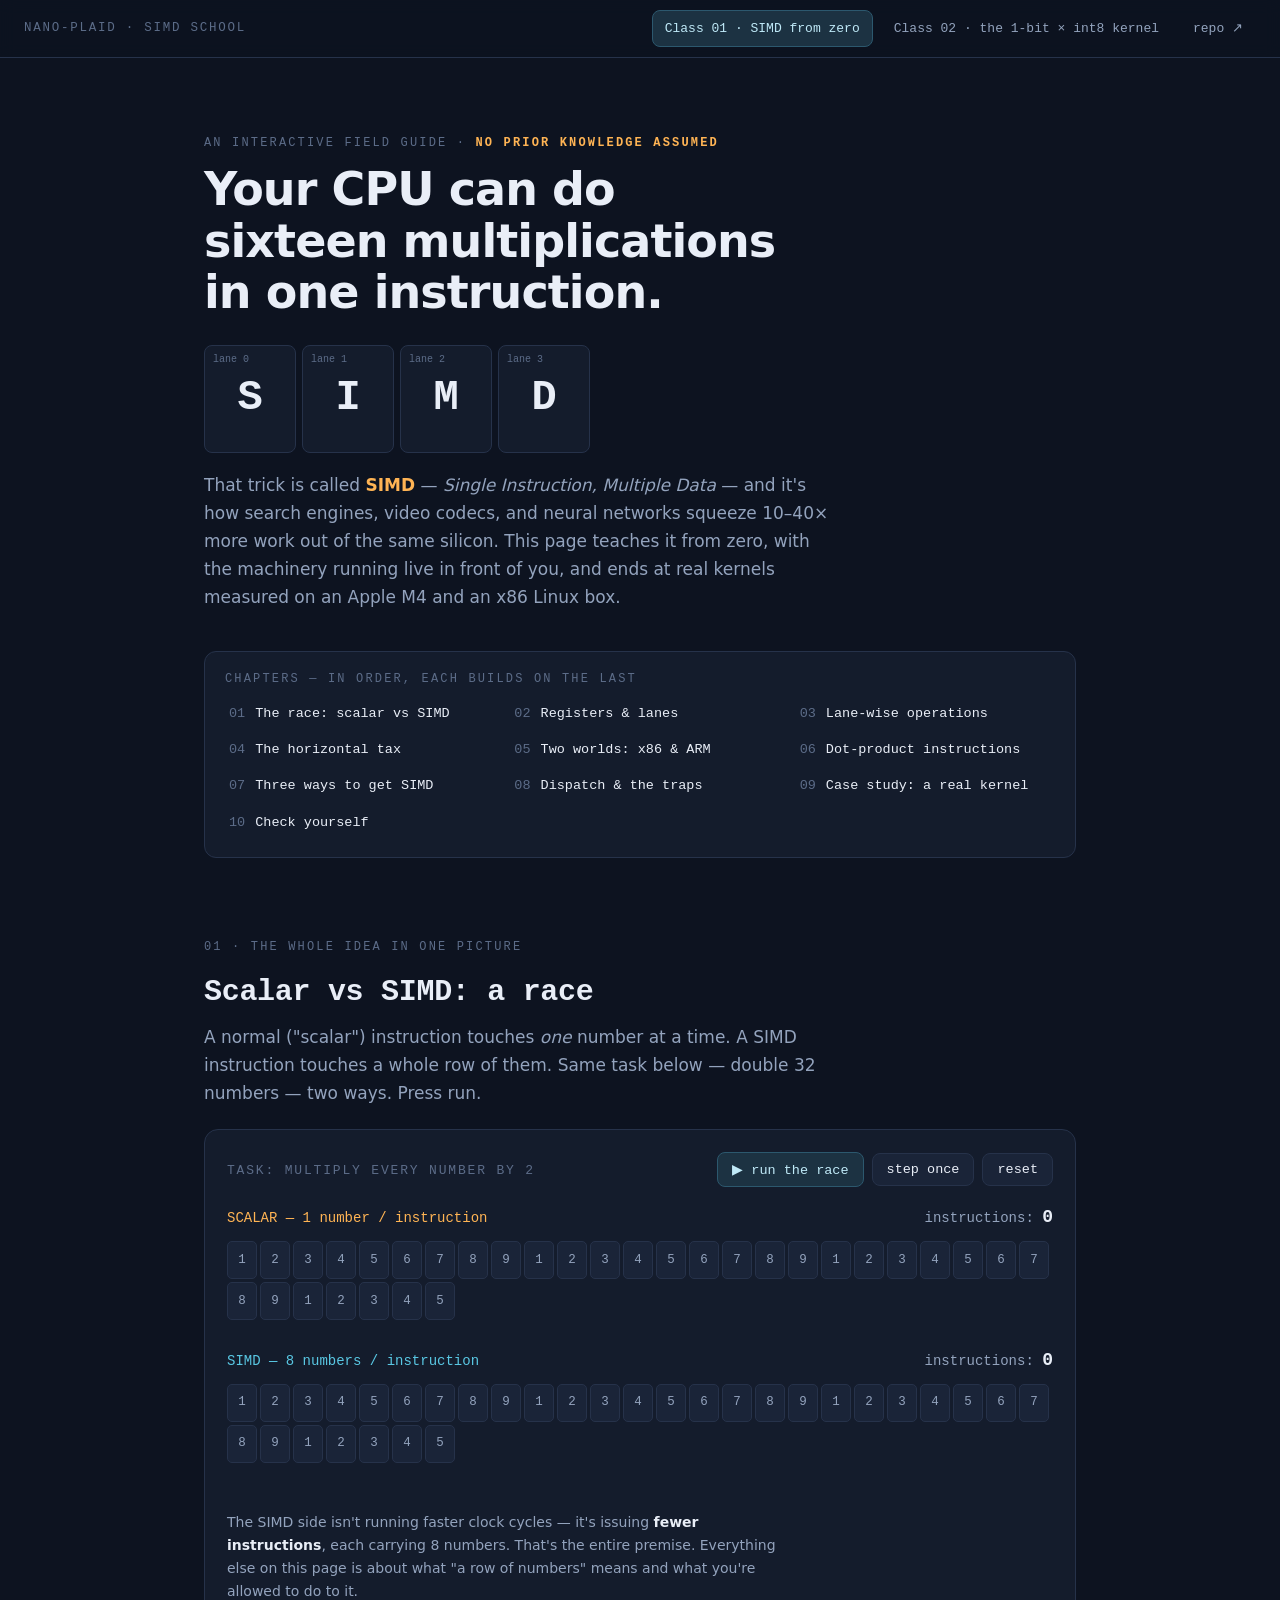
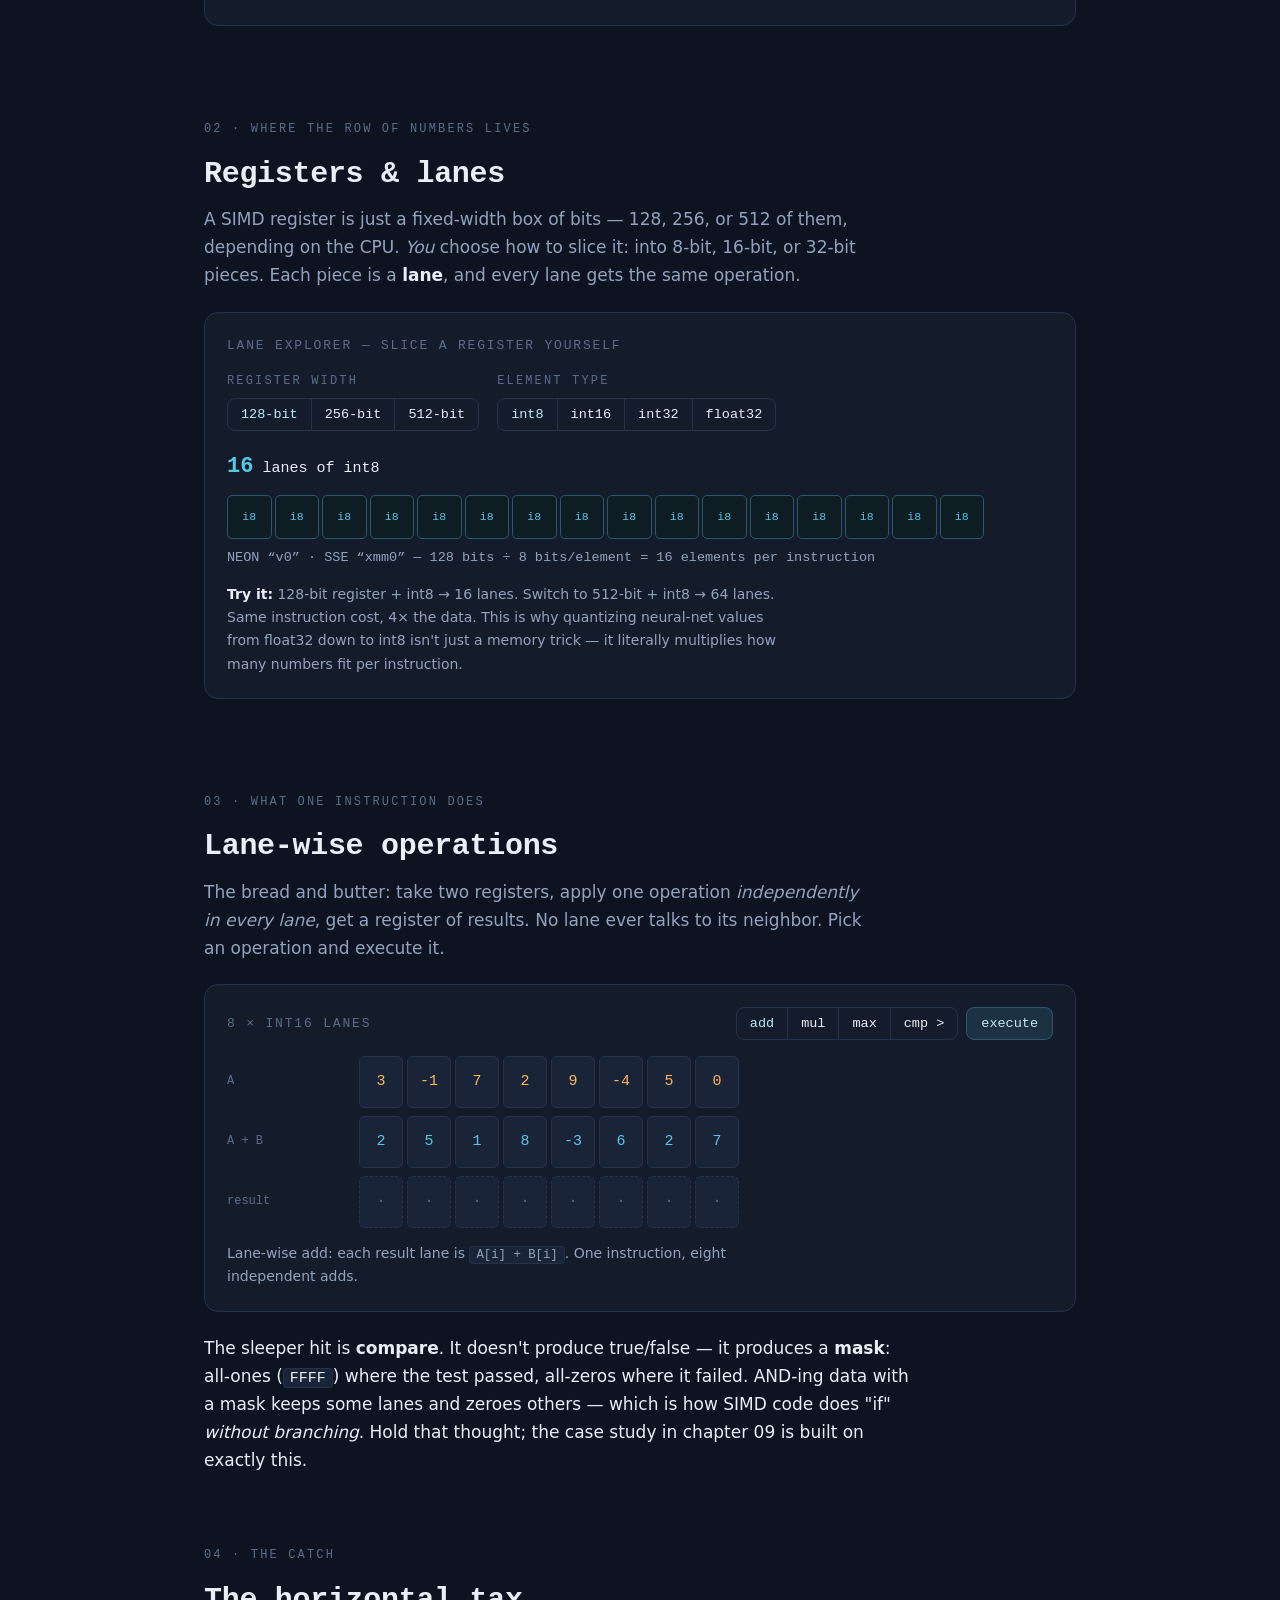
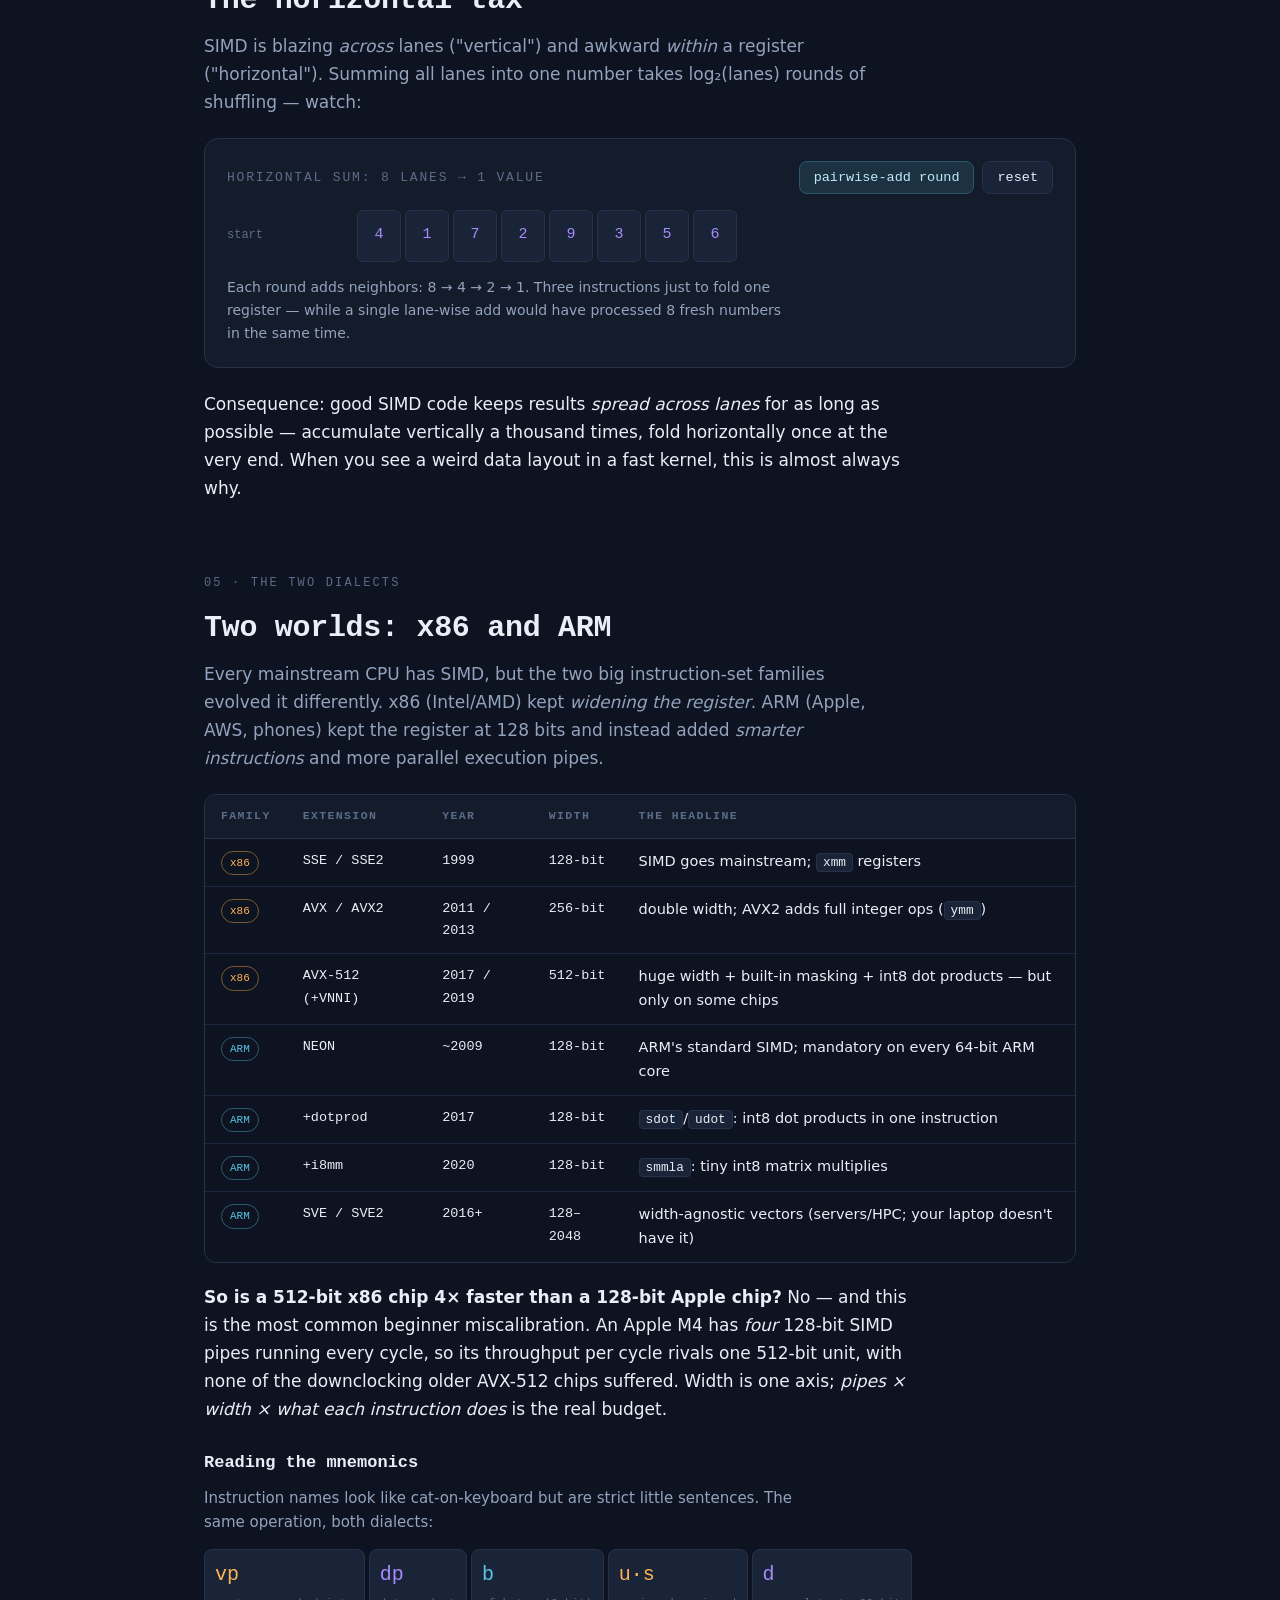
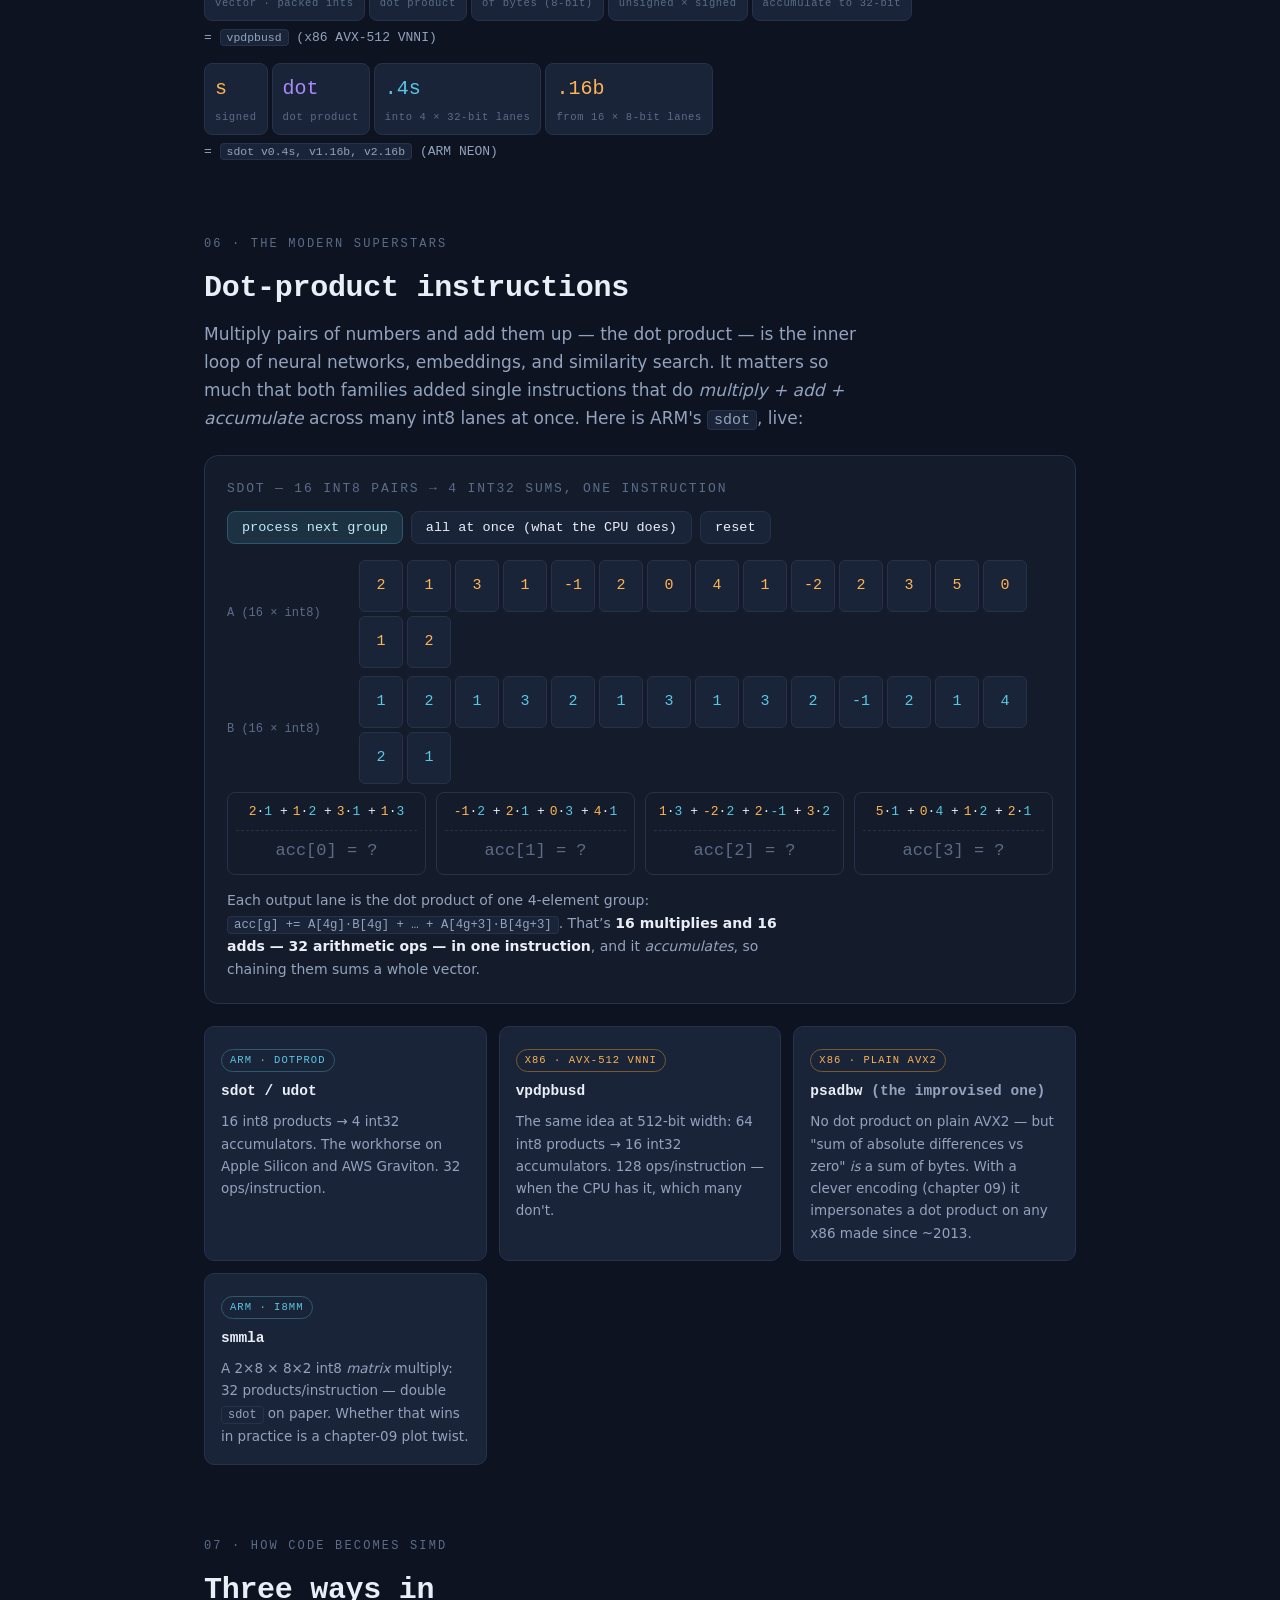
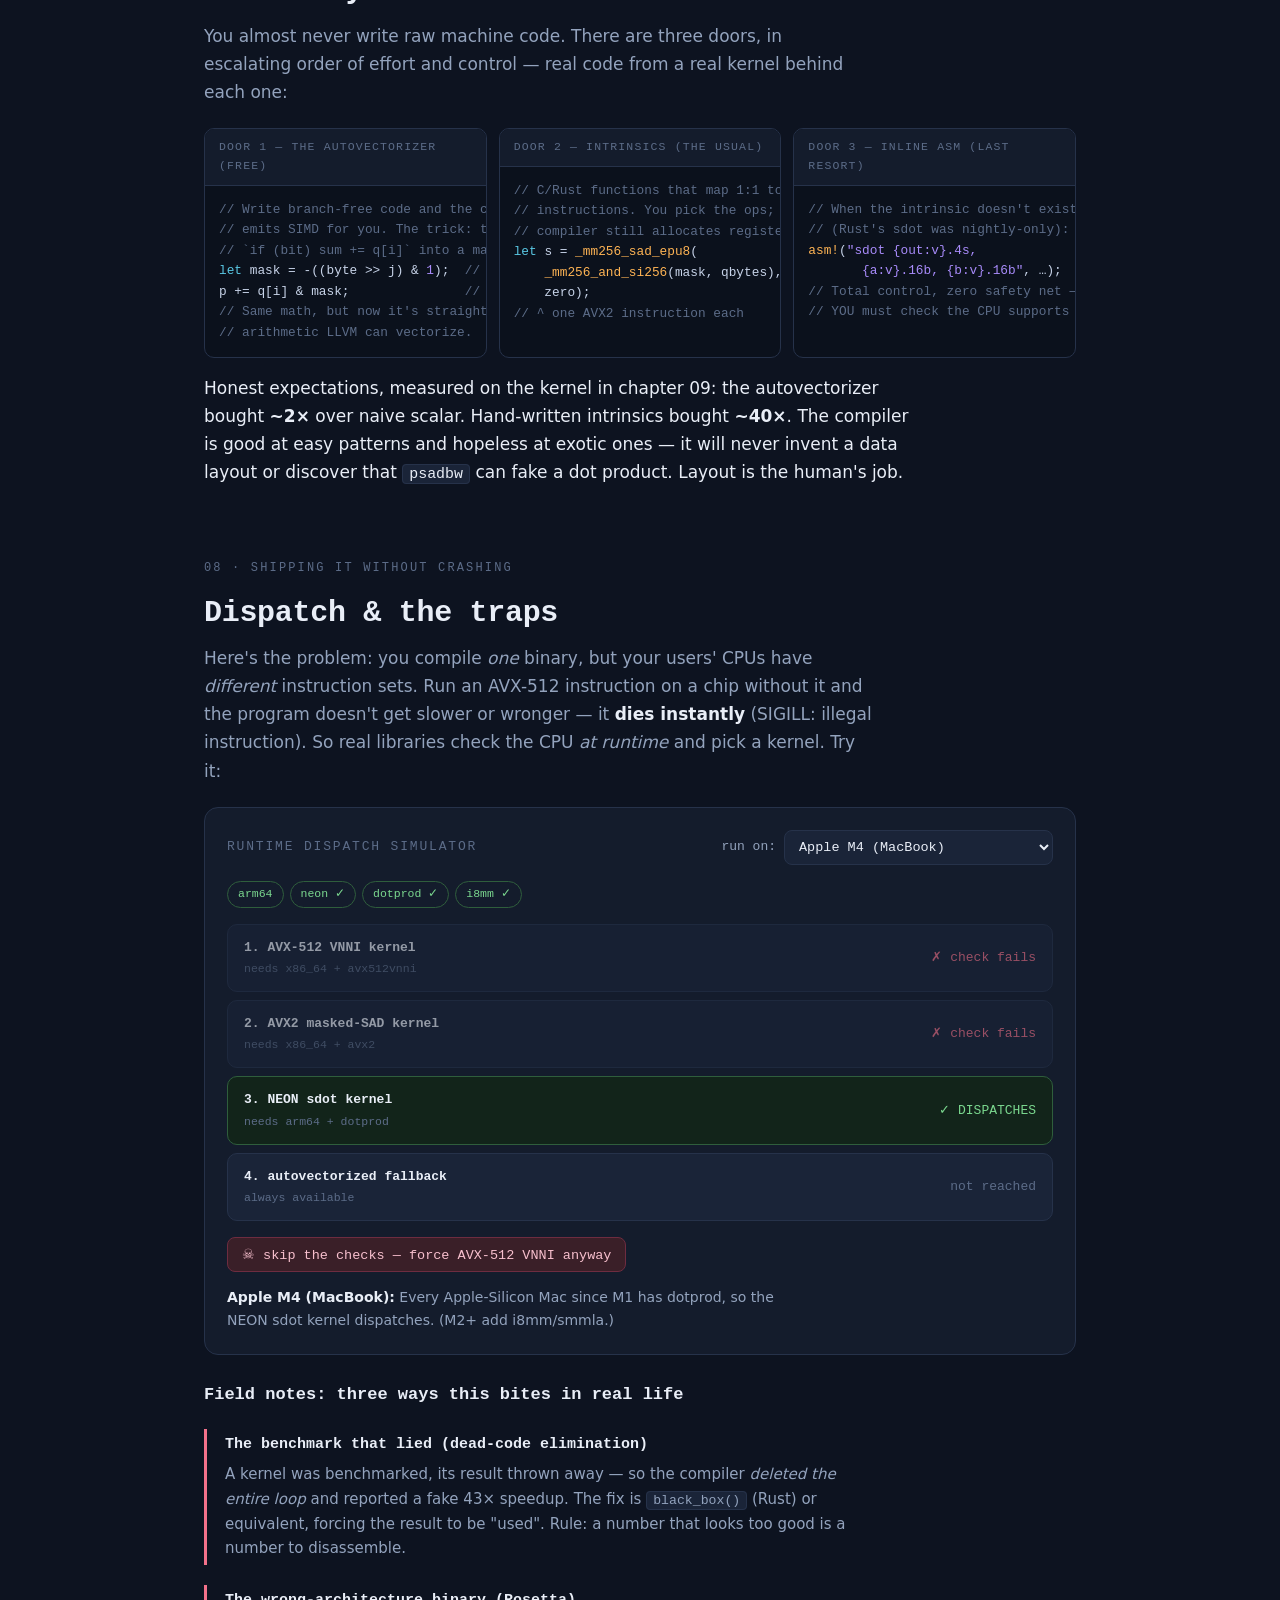
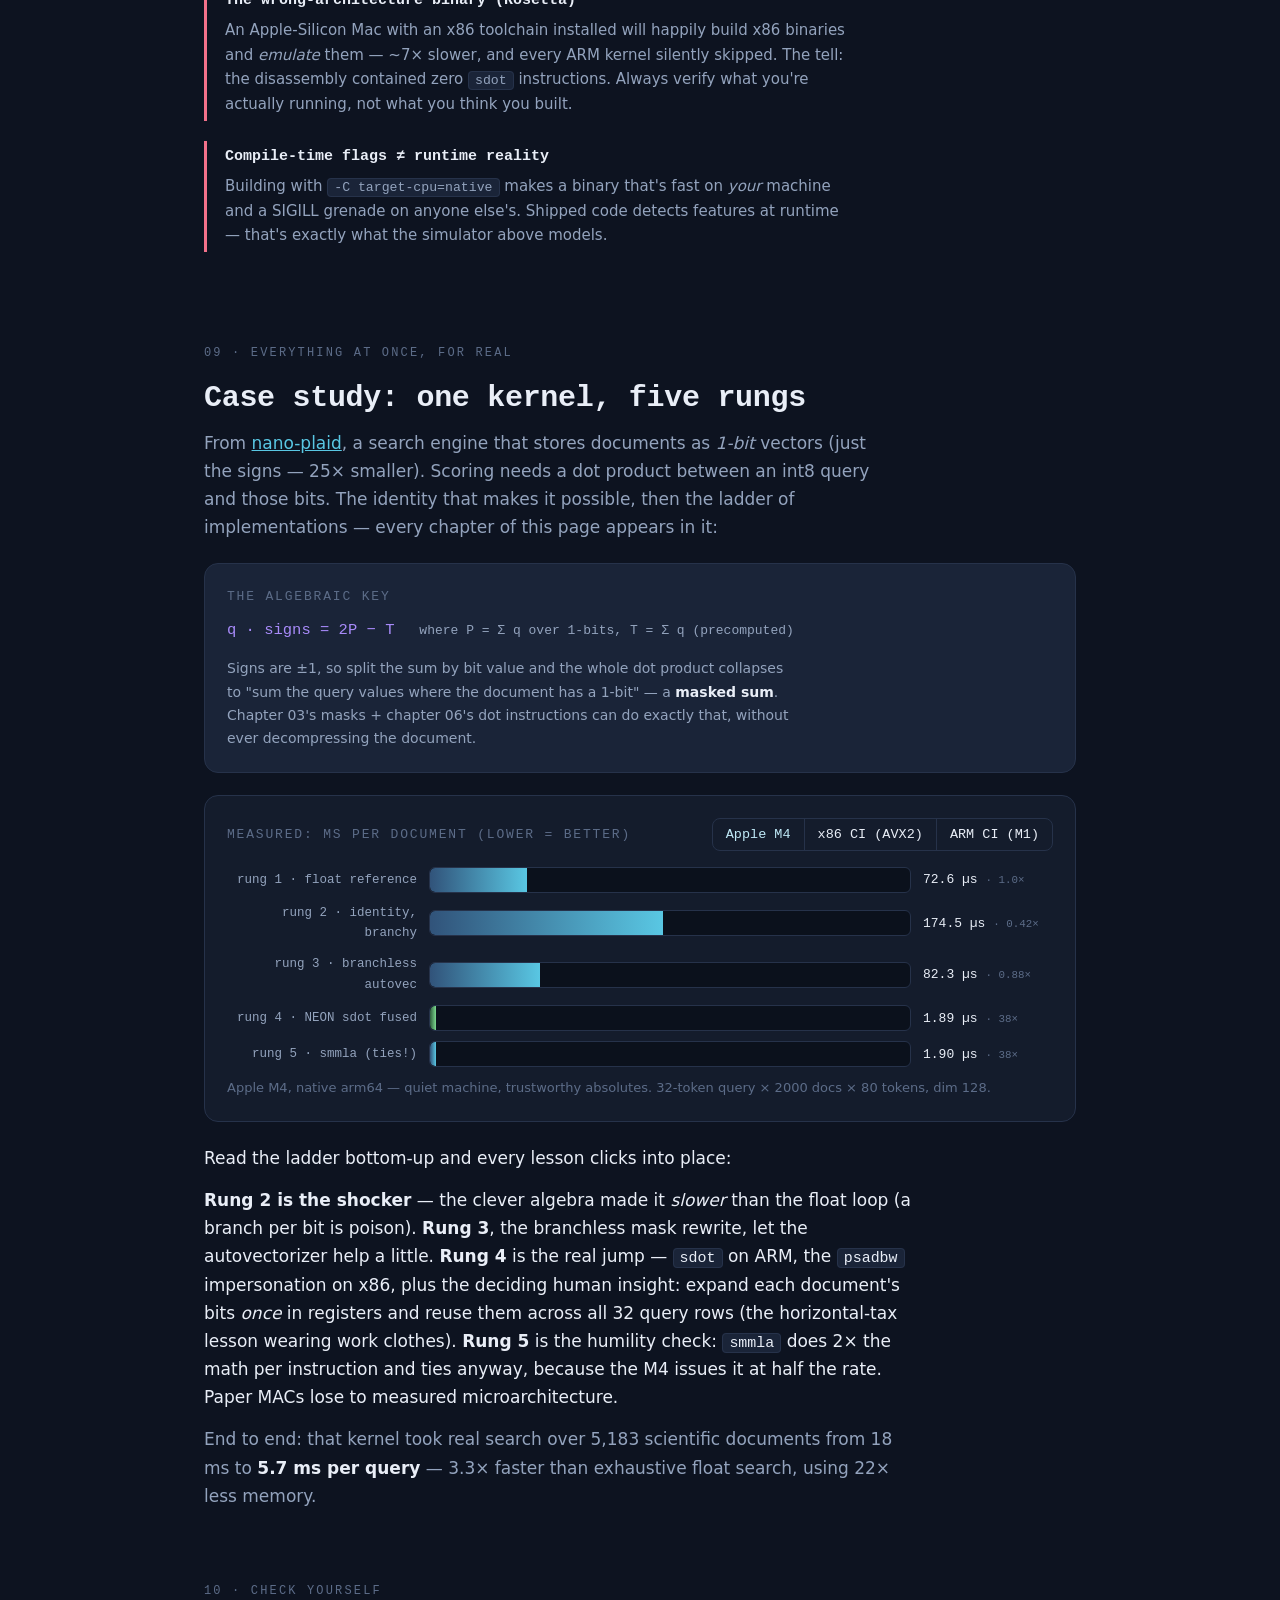
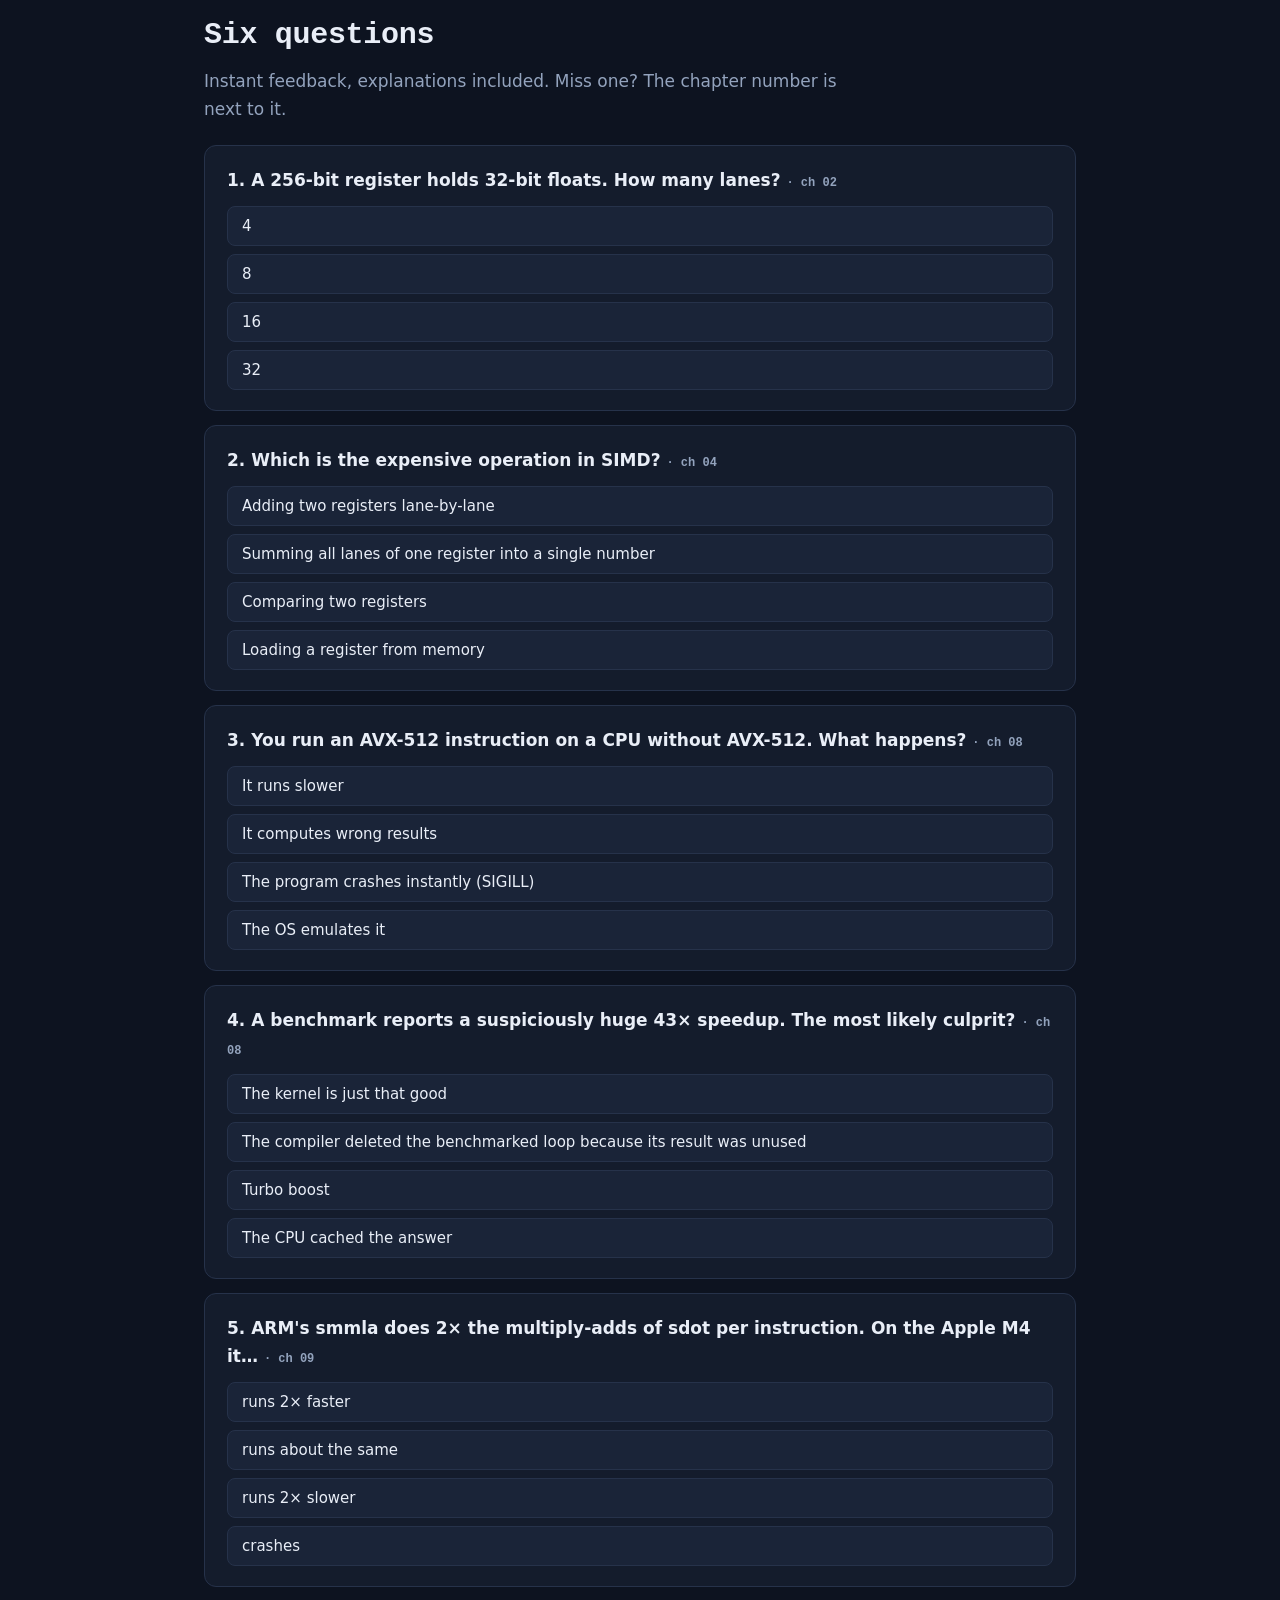
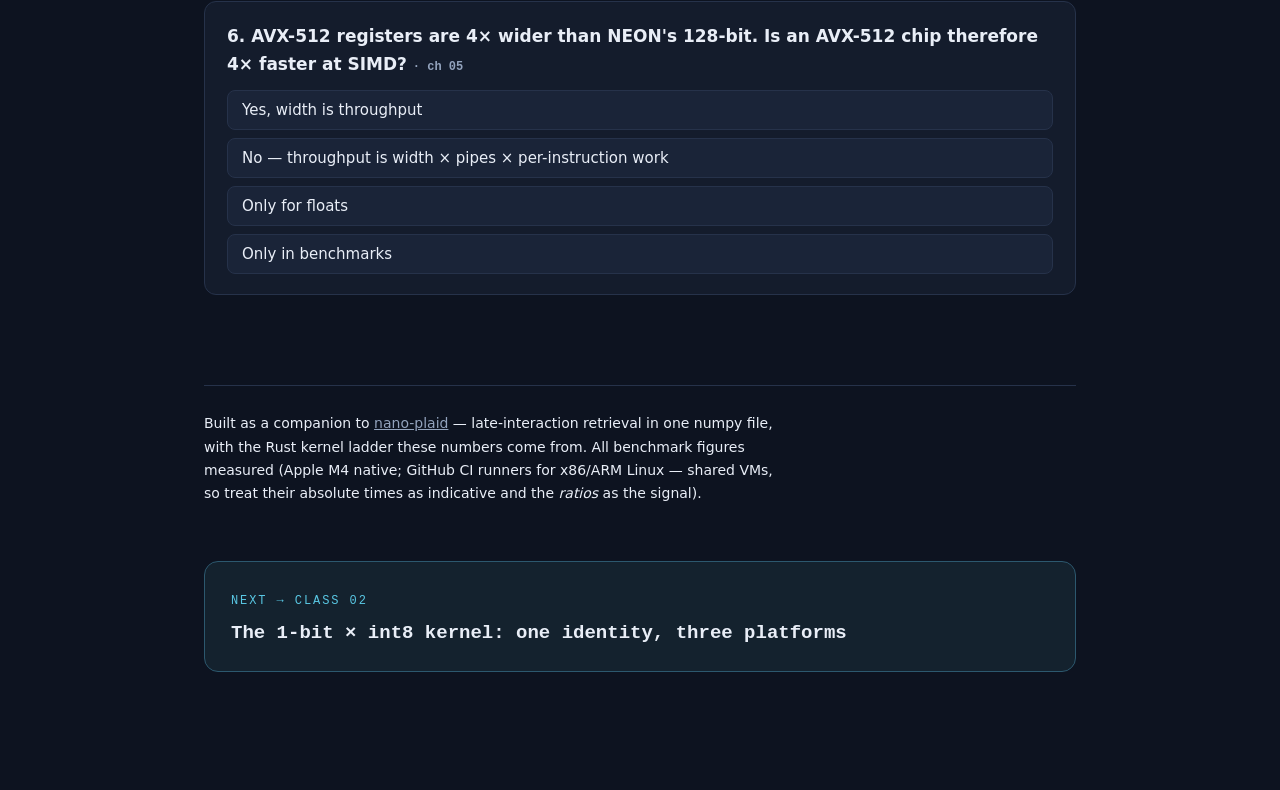
==== docs/index.html @ 54cbfb33 "docs: SIMD school — two-class interactive course site Class 01 (SIMD from zero): lanes, masks, dot i" ====
<!DOCTYPE html>
<html lang="en">
<head>
<meta charset="utf-8">
<meta name="viewport" content="width=device-width, initial-scale=1">
<title>Class 01 · SIMD from zero — nano-plaid SIMD school</title>
<link rel="stylesheet" href="course.css">
</head>
<body>
<div class="course-bar">
  <span class="brand">nano-plaid · SIMD school</span>
  <nav class="tabs" aria-label="Classes">
    <a href="./" class="tab active">Class 01 · SIMD from zero</a>
    <a href="class2.html" class="tab">Class 02 · the 1-bit × int8 kernel</a>
    <a href="https://github.com/joe32140/nano-plaid" class="tab">repo ↗</a>
  </nav>
</div>


<main>
<!-- ═══════════════ HERO ═══════════════ -->
<header>
  <span class="eyebrow">an interactive field guide · <b>no prior knowledge assumed</b></span>
  <h1>Your CPU can do sixteen multiplications in one instruction.</h1>
  <div class="hero-reg" id="heroReg" aria-hidden="true"></div>
  <p class="hero-sub">That trick is called <b>SIMD</b> — <em>Single Instruction, Multiple Data</em> —
  and it's how search engines, video codecs, and neural networks squeeze 10–40× more work out of
  the same silicon. This page teaches it from zero, with the machinery running live in front of you,
  and ends at real kernels measured on an Apple M4 and an x86 Linux box.</p>

  <nav class="toc" aria-label="Chapters">
    <span class="eyebrow">chapters — in order, each builds on the last</span>
    <ol>
      <li><a href="#c1"><span class="n">01</span> The race: scalar vs SIMD</a></li>
      <li><a href="#c2"><span class="n">02</span> Registers &amp; lanes</a></li>
      <li><a href="#c3"><span class="n">03</span> Lane-wise operations</a></li>
      <li><a href="#c4"><span class="n">04</span> The horizontal tax</a></li>
      <li><a href="#c5"><span class="n">05</span> Two worlds: x86 &amp; ARM</a></li>
      <li><a href="#c6"><span class="n">06</span> Dot-product instructions</a></li>
      <li><a href="#c7"><span class="n">07</span> Three ways to get SIMD</a></li>
      <li><a href="#c8"><span class="n">08</span> Dispatch &amp; the traps</a></li>
      <li><a href="#c9"><span class="n">09</span> Case study: a real kernel</a></li>
      <li><a href="#c10"><span class="n">10</span> Check yourself</a></li>
    </ol>
  </nav>
</header>

<!-- ═══════════════ 01 RACE ═══════════════ -->
<section id="c1">
  <span class="eyebrow">01 · the whole idea in one picture</span>
  <h2>Scalar vs SIMD: a race</h2>
  <p class="lede">A normal ("scalar") instruction touches <em>one</em> number at a time.
  A SIMD instruction touches a whole row of them. Same task below — double 32 numbers —
  two ways. Press run.</p>

  <div class="widget">
    <div class="widget-head">
      <span class="widget-title">task: multiply every number by 2</span>
      <div class="controls">
        <button class="primary" id="raceRun">▶ run the race</button>
        <button id="raceStep">step once</button>
        <button id="raceReset">reset</button>
      </div>
    </div>
    <div class="race-grid">
      <div class="race-side">
        <div class="head">
          <span class="who" style="color:var(--ch-a)">SCALAR — 1 number / instruction</span>
          <span class="steps">instructions: <b id="scalarCount">0</b></span>
        </div>
        <div class="race-cells" id="scalarCells"></div>
      </div>
      <div class="race-side">
        <div class="head">
          <span class="who" style="color:var(--ch-b)">SIMD — 8 numbers / instruction</span>
          <span class="steps">instructions: <b id="simdCount">0</b></span>
        </div>
        <div class="race-cells" id="simdCells"></div>
      </div>
    </div>
    <div class="winner" id="raceWinner" aria-live="polite"></div>
    <p class="note">The SIMD side isn't running faster clock cycles — it's issuing <b>fewer
    instructions</b>, each carrying 8 numbers. That's the entire premise. Everything else on
    this page is about what "a row of numbers" means and what you're allowed to do to it.</p>
  </div>
</section>

<!-- ═══════════════ 02 REGISTERS ═══════════════ -->
<section id="c2">
  <span class="eyebrow">02 · where the row of numbers lives</span>
  <h2>Registers &amp; lanes</h2>
  <p class="lede">A SIMD register is just a fixed-width box of bits — 128, 256, or 512 of them,
  depending on the CPU. <em>You</em> choose how to slice it: into 8-bit, 16-bit, or 32-bit
  pieces. Each piece is a <strong>lane</strong>, and every lane gets the same operation.</p>

  <div class="widget">
    <div class="widget-head">
      <span class="widget-title">lane explorer — slice a register yourself</span>
    </div>
    <div class="controls" style="gap:18px">
      <div>
        <div class="eyebrow" style="margin-bottom:6px">register width</div>
        <div class="seg" role="group" aria-label="register width" id="segWidth">
          <button data-w="128" aria-pressed="true">128-bit</button>
          <button data-w="256" aria-pressed="false">256-bit</button>
          <button data-w="512" aria-pressed="false">512-bit</button>
        </div>
      </div>
      <div>
        <div class="eyebrow" style="margin-bottom:6px">element type</div>
        <div class="seg" role="group" aria-label="element type" id="segType">
          <button data-b="8"  data-t="int8"  aria-pressed="true">int8</button>
          <button data-b="16" data-t="int16" aria-pressed="false">int16</button>
          <button data-b="32" data-t="int32" aria-pressed="false">int32</button>
          <button data-b="32" data-t="float32" aria-pressed="false">float32</button>
        </div>
      </div>
    </div>
    <div class="explorer-out">
      <div class="exp-summary" id="expSummary"></div>
      <div class="exp-strip" id="expStrip" aria-hidden="true"></div>
      <div class="exp-meta" id="expMeta"></div>
    </div>
    <p class="note"><b>Try it:</b> 128-bit register + int8 → 16 lanes. Switch to 512-bit + int8
    → 64 lanes. Same instruction cost, 4× the data. This is why quantizing neural-net values
    from float32 down to int8 isn't just a memory trick — it literally multiplies how many
    numbers fit per instruction.</p>
  </div>
</section>

<!-- ═══════════════ 03 LANE OPS ═══════════════ -->
<section id="c3">
  <span class="eyebrow">03 · what one instruction does</span>
  <h2>Lane-wise operations</h2>
  <p class="lede">The bread and butter: take two registers, apply one operation
  <em>independently in every lane</em>, get a register of results. No lane ever talks to its
  neighbor. Pick an operation and execute it.</p>

  <div class="widget">
    <div class="widget-head">
      <span class="widget-title">8 × int16 lanes</span>
      <div class="controls">
        <div class="seg" role="group" aria-label="operation" id="segOp">
          <button data-op="add" aria-pressed="true">add</button>
          <button data-op="mul" aria-pressed="false">mul</button>
          <button data-op="max" aria-pressed="false">max</button>
          <button data-op="cmpgt" aria-pressed="false">cmp &gt;</button>
        </div>
        <button class="primary" id="opRun">execute</button>
      </div>
    </div>
    <div class="strip-row"><span class="strip-label">A</span><div class="strip" id="opA"></div></div>
    <div class="strip-row"><span class="strip-label" id="opSym">A + B</span><div class="strip" id="opB"></div></div>
    <div class="strip-row"><span class="strip-label">result</span><div class="strip" id="opR"></div></div>
    <p class="note" id="opNote">Lane-wise add: each result lane is <code>A[i] + B[i]</code>. One
    instruction, eight independent adds.</p>
  </div>

  <p>The sleeper hit is <strong>compare</strong>. It doesn't produce true/false — it produces a
  <strong>mask</strong>: all-ones (<code>FFFF</code>) where the test passed, all-zeros where it
  failed. AND-ing data with a mask keeps some lanes and zeroes others — which is how SIMD code
  does "if" <em>without branching</em>. Hold that thought; the case study in chapter 09 is built
  on exactly this.</p>
</section>

<!-- ═══════════════ 04 HORIZONTAL ═══════════════ -->
<section id="c4">
  <span class="eyebrow">04 · the catch</span>
  <h2>The horizontal tax</h2>
  <p class="lede">SIMD is blazing <em>across</em> lanes ("vertical") and awkward <em>within</em> a
  register ("horizontal"). Summing all lanes into one number takes log₂(lanes) rounds of
  shuffling — watch:</p>

  <div class="widget">
    <div class="widget-head">
      <span class="widget-title">horizontal sum: 8 lanes → 1 value</span>
      <div class="controls">
        <button class="primary" id="treeStep">pairwise-add round</button>
        <button id="treeReset">reset</button>
      </div>
    </div>
    <div id="treeArea"></div>
    <p class="note" id="treeNote">Each round adds neighbors: 8 → 4 → 2 → 1. Three instructions
    just to fold one register — while a single lane-wise add would have processed 8 fresh numbers
    in the same time.</p>
  </div>

  <p>Consequence: good SIMD code keeps results <em>spread across lanes</em> for as long as
  possible — accumulate vertically a thousand times, fold horizontally once at the very end.
  When you see a weird data layout in a fast kernel, this is almost always why.</p>
</section>

<!-- ═══════════════ 05 PLATFORMS ═══════════════ -->
<section id="c5">
  <span class="eyebrow">05 · the two dialects</span>
  <h2>Two worlds: x86 and ARM</h2>
  <p class="lede">Every mainstream CPU has SIMD, but the two big instruction-set families evolved
  it differently. x86 (Intel/AMD) kept <em>widening the register</em>. ARM (Apple, AWS, phones)
  kept the register at 128 bits and instead added <em>smarter instructions</em> and more parallel
  execution pipes.</p>

  <div class="tbl-wrap">
    <table>
      <thead><tr><th>family</th><th>extension</th><th>year</th><th>width</th><th>the headline</th></tr></thead>
      <tbody>
        <tr class="x86"><td><span class="pill">x86</span></td><td class="mono">SSE / SSE2</td><td class="mono">1999</td><td class="mono">128-bit</td><td>SIMD goes mainstream; <code>xmm</code> registers</td></tr>
        <tr class="x86"><td><span class="pill">x86</span></td><td class="mono">AVX / AVX2</td><td class="mono">2011 / 2013</td><td class="mono">256-bit</td><td>double width; AVX2 adds full integer ops (<code>ymm</code>)</td></tr>
        <tr class="x86"><td><span class="pill">x86</span></td><td class="mono">AVX-512 (+VNNI)</td><td class="mono">2017 / 2019</td><td class="mono">512-bit</td><td>huge width + built-in masking + int8 dot products — but only on some chips</td></tr>
        <tr class="arm"><td><span class="pill">ARM</span></td><td class="mono">NEON</td><td class="mono">~2009</td><td class="mono">128-bit</td><td>ARM's standard SIMD; mandatory on every 64-bit ARM core</td></tr>
        <tr class="arm"><td><span class="pill">ARM</span></td><td class="mono">+dotprod</td><td class="mono">2017</td><td class="mono">128-bit</td><td><code>sdot</code>/<code>udot</code>: int8 dot products in one instruction</td></tr>
        <tr class="arm"><td><span class="pill">ARM</span></td><td class="mono">+i8mm</td><td class="mono">2020</td><td class="mono">128-bit</td><td><code>smmla</code>: tiny int8 matrix multiplies</td></tr>
        <tr class="arm"><td><span class="pill">ARM</span></td><td class="mono">SVE / SVE2</td><td class="mono">2016+</td><td class="mono">128–2048</td><td>width-agnostic vectors (servers/HPC; your laptop doesn't have it)</td></tr>
      </tbody>
    </table>
  </div>

  <p><strong>So is a 512-bit x86 chip 4× faster than a 128-bit Apple chip?</strong> No — and this
  is the most common beginner miscalibration. An Apple M4 has <em>four</em> 128-bit SIMD pipes
  running every cycle, so its throughput per cycle rivals one 512-bit unit, with none of the
  downclocking older AVX-512 chips suffered. Width is one axis; <em>pipes × width × what each
  instruction does</em> is the real budget.</p>

  <h3>Reading the mnemonics</h3>
  <p class="dim" style="font-size:15px">Instruction names look like cat-on-keyboard but are strict
  little sentences. The same operation, both dialects:</p>
  <div class="mnemo" aria-label="x86 mnemonic anatomy">
    <span class="mn-part pa">vp<small>vector · packed ints</small></span>
    <span class="mn-part pr">dp<small>dot product</small></span>
    <span class="mn-part pb">b<small>of bytes (8-bit)</small></span>
    <span class="mn-part pa">u·s<small>unsigned × signed</small></span>
    <span class="mn-part pr">d<small>accumulate to 32-bit</small></span>
  </div>
  <p class="dim mono" style="font-size:13px">= <code>vpdpbusd</code> (x86 AVX-512 VNNI)</p>
  <div class="mnemo" aria-label="ARM mnemonic anatomy">
    <span class="mn-part pa">s<small>signed</small></span>
    <span class="mn-part pr">dot<small>dot product</small></span>
    <span class="mn-part pb">.4s<small>into 4 × 32-bit lanes</small></span>
    <span class="mn-part pa">.16b<small>from 16 × 8-bit lanes</small></span>
  </div>
  <p class="dim mono" style="font-size:13px">= <code>sdot v0.4s, v1.16b, v2.16b</code> (ARM NEON)</p>
</section>

<!-- ═══════════════ 06 DOT PRODUCTS ═══════════════ -->
<section id="c6">
  <span class="eyebrow">06 · the modern superstars</span>
  <h2>Dot-product instructions</h2>
  <p class="lede">Multiply pairs of numbers and add them up — the dot product — is the inner loop
  of neural networks, embeddings, and similarity search. It matters so much that both families
  added single instructions that do <em>multiply + add + accumulate</em> across many int8 lanes at
  once. Here is ARM's <code>sdot</code>, live:</p>

  <div class="widget">
    <div class="widget-head">
      <span class="widget-title">sdot — 16 int8 pairs → 4 int32 sums, one instruction</span>
      <div class="controls">
        <button class="primary" id="sdotStep">process next group</button>
        <button id="sdotAll">all at once (what the CPU does)</button>
        <button id="sdotReset">reset</button>
      </div>
    </div>
    <div class="strip-row"><span class="strip-label">A (16 × int8)</span><div class="strip" id="sdotA"></div></div>
    <div class="strip-row"><span class="strip-label">B (16 × int8)</span><div class="strip" id="sdotB"></div></div>
    <div class="sdot-groups" id="sdotGroups"></div>
    <p class="note" id="sdotNote">Each output lane is the dot product of one 4-element group:
    <code>acc[g] += A[4g]·B[4g] + … + A[4g+3]·B[4g+3]</code>. That's <b>16 multiplies and 16 adds —
    32 arithmetic ops — in one instruction</b>, and it <em>accumulates</em>, so chaining them sums
    a whole vector.</p>
  </div>

  <div class="isa-cards">
    <div class="isa-card arm-c"><span class="tag">ARM · dotprod</span>
      <h4>sdot / udot</h4>
      <p>16 int8 products → 4 int32 accumulators. The workhorse on Apple Silicon and AWS
      Graviton. 32 ops/instruction.</p></div>
    <div class="isa-card x86-c"><span class="tag">x86 · AVX-512 VNNI</span>
      <h4>vpdpbusd</h4>
      <p>The same idea at 512-bit width: 64 int8 products → 16 int32 accumulators.
      128 ops/instruction — when the CPU has it, which many don't.</p></div>
    <div class="isa-card x86-c"><span class="tag">x86 · plain AVX2</span>
      <h4>psadbw <span class="dim">(the improvised one)</span></h4>
      <p>No dot product on plain AVX2 — but "sum of absolute differences vs zero" <em>is</em> a
      sum of bytes. With a clever encoding (chapter 09) it impersonates a dot product on any
      x86 made since ~2013.</p></div>
    <div class="isa-card arm-c"><span class="tag">ARM · i8mm</span>
      <h4>smmla</h4>
      <p>A 2×8 × 8×2 int8 <em>matrix</em> multiply: 32 products/instruction — double
      <code>sdot</code> on paper. Whether that wins in practice is a chapter-09 plot twist.</p></div>
  </div>
</section>

<!-- ═══════════════ 07 THREE DOORS ═══════════════ -->
<section id="c7">
  <span class="eyebrow">07 · how code becomes SIMD</span>
  <h2>Three ways in</h2>
  <p class="lede">You almost never write raw machine code. There are three doors, in escalating
  order of effort and control — real code from a real kernel behind each one:</p>

  <div class="code-cols">
    <div class="codebox">
      <div class="cap">door 1 — the autovectorizer (free)</div>
      <pre><span class="cm">// Write branch-free code and the compiler
// emits SIMD for you. The trick: turn
// `if (bit) sum += q[i]` into a mask:</span>
<span class="kw">let</span> mask = -((byte &gt;&gt; j) &amp; <span class="lit">1</span>);  <span class="cm">// 0 or -1</span>
p += q[i] &amp; mask;               <span class="cm">// no branch!</span>
<span class="cm">// Same math, but now it's straight-line
// arithmetic LLVM can vectorize.</span></pre>
    </div>
    <div class="codebox">
      <div class="cap">door 2 — intrinsics (the usual)</div>
      <pre><span class="cm">// C/Rust functions that map 1:1 to
// instructions. You pick the ops; the
// compiler still allocates registers.</span>
<span class="kw">let</span> s = <span class="fn">_mm256_sad_epu8</span>(
    <span class="fn">_mm256_and_si256</span>(mask, qbytes),
    zero);
<span class="cm">// ^ one AVX2 instruction each</span></pre>
    </div>
    <div class="codebox">
      <div class="cap">door 3 — inline asm (last resort)</div>
      <pre><span class="cm">// When the intrinsic doesn't exist yet
// (Rust's sdot was nightly-only):</span>
<span class="fn">asm!</span>(<span class="lit">"sdot {out:v}.4s,
       {a:v}.16b, {b:v}.16b"</span>, …);
<span class="cm">// Total control, zero safety net —
// YOU must check the CPU supports it.</span></pre>
    </div>
  </div>

  <p>Honest expectations, measured on the kernel in chapter 09: the autovectorizer bought
  <strong>~2×</strong> over naive scalar. Hand-written intrinsics bought <strong>~40×</strong>.
  The compiler is good at easy patterns and hopeless at exotic ones — it will never invent a
  data layout or discover that <code>psadbw</code> can fake a dot product. Layout is the human's job.</p>
</section>

<!-- ═══════════════ 08 DISPATCH & TRAPS ═══════════════ -->
<section id="c8">
  <span class="eyebrow">08 · shipping it without crashing</span>
  <h2>Dispatch &amp; the traps</h2>
  <p class="lede">Here's the problem: you compile <em>one</em> binary, but your users' CPUs have
  <em>different</em> instruction sets. Run an AVX-512 instruction on a chip without it and the
  program doesn't get slower or wronger — it <strong>dies instantly</strong> (SIGILL: illegal
  instruction). So real libraries check the CPU <em>at runtime</em> and pick a kernel. Try it:</p>

  <div class="widget">
    <div class="widget-head">
      <span class="widget-title">runtime dispatch simulator</span>
      <div class="controls">
        <label class="dim mono" style="font-size:13px" for="cpuSel">run on:</label>
        <select id="cpuSel"></select>
      </div>
    </div>
    <div class="feat-chips" id="cpuFeats"></div>
    <div class="disp-rows" id="dispRows"></div>
    <div class="controls" style="margin-top:16px">
      <button class="danger" id="forceBtn">☠ skip the checks — force AVX-512 VNNI anyway</button>
    </div>
    <div class="crash" id="crashBox" role="alert"></div>
    <p class="note" id="dispNote"></p>
  </div>

  <h3>Field notes: three ways this bites in real life</h3>
  <div class="trap"><h4>The benchmark that lied (dead-code elimination)</h4>
    <p>A kernel was benchmarked, its result thrown away — so the compiler <em>deleted the entire
    loop</em> and reported a fake 43× speedup. The fix is <code>black_box()</code> (Rust) or
    equivalent, forcing the result to be "used". Rule: a number that looks too good is a number
    to disassemble.</p></div>
  <div class="trap"><h4>The wrong-architecture binary (Rosetta)</h4>
    <p>An Apple-Silicon Mac with an x86 toolchain installed will happily build x86 binaries and
    <em>emulate</em> them — ~7× slower, and every ARM kernel silently skipped. The tell: the
    disassembly contained zero <code>sdot</code> instructions. Always verify what you're actually
    running, not what you think you built.</p></div>
  <div class="trap"><h4>Compile-time flags ≠ runtime reality</h4>
    <p>Building with <code>-C target-cpu=native</code> makes a binary that's fast on <em>your</em>
    machine and a SIGILL grenade on anyone else's. Shipped code detects features at runtime —
    that's exactly what the simulator above models.</p></div>
</section>

<!-- ═══════════════ 09 CASE STUDY ═══════════════ -->
<section id="c9">
  <span class="eyebrow">09 · everything at once, for real</span>
  <h2>Case study: one kernel, five rungs</h2>
  <p class="lede">From <a href="https://github.com/joe32140/nano-plaid">nano-plaid</a>, a search
  engine that stores documents as <em>1-bit</em> vectors (just the signs — 25× smaller). Scoring
  needs a dot product between an int8 query and those bits. The identity that makes it possible,
  then the ladder of implementations — every chapter of this page appears in it:</p>

  <div class="widget" style="background:var(--panel-2)">
    <div class="widget-title" style="margin-bottom:10px">the algebraic key</div>
    <p class="mono" style="font-size:15.5px;color:var(--ch-r)">q · signs&nbsp;=&nbsp;2P − T
      <span class="dim" style="font-size:13px">&nbsp;&nbsp;where P = Σ q over 1-bits, T = Σ q (precomputed)</span></p>
    <p class="note">Signs are ±1, so split the sum by bit value and the whole dot product
    collapses to "sum the query values where the document has a 1-bit" — a <b>masked sum</b>.
    Chapter 03's masks + chapter 06's dot instructions can do exactly that, without ever
    decompressing the document.</p>
  </div>

  <div class="widget">
    <div class="widget-head">
      <span class="widget-title">measured: µs per document (lower = better)</span>
      <div class="controls">
        <div class="seg" role="group" aria-label="machine" id="segBench">
          <button data-m="m4" aria-pressed="true">Apple M4</button>
          <button data-m="x86" aria-pressed="false">x86 CI (AVX2)</button>
          <button data-m="m1" aria-pressed="false">ARM CI (M1)</button>
        </div>
      </div>
    </div>
    <div class="bench" id="benchChart"></div>
    <div class="bench-note" id="benchNote"></div>
  </div>

  <p>Read the ladder bottom-up and every lesson clicks into place:</p>
  <p><strong>Rung 2 is the shocker</strong> — the clever algebra made it <em>slower</em> than the
  float loop (a branch per bit is poison). <strong>Rung 3</strong>, the branchless mask rewrite,
  let the autovectorizer help a little. <strong>Rung 4</strong> is the real jump — <code>sdot</code>
  on ARM, the <code>psadbw</code> impersonation on x86, plus the deciding human insight: expand
  each document's bits <em>once</em> in registers and reuse them across all 32 query rows (the
  horizontal-tax lesson wearing work clothes). <strong>Rung 5</strong> is the humility check:
  <code>smmla</code> does 2× the math per instruction and ties anyway, because the M4 issues it at
  half the rate. Paper MACs lose to measured microarchitecture.</p>
  <p class="dim">End to end: that kernel took real search over 5,183 scientific documents from
  18 ms to <strong>5.7 ms per query</strong> — 3.3× faster than exhaustive float search, using
  22× less memory.</p>
</section>

<!-- ═══════════════ 10 QUIZ ═══════════════ -->
<section id="c10">
  <span class="eyebrow">10 · check yourself</span>
  <h2>Six questions</h2>
  <p class="lede">Instant feedback, explanations included. Miss one? The chapter number is next
  to it.</p>
  <div id="quiz"></div>
  <div class="score" id="scoreLine"></div>
</section>

<footer>
  <p>Built as a companion to <a href="https://github.com/joe32140/nano-plaid">nano-plaid</a> —
  late-interaction retrieval in one numpy file, with the Rust kernel ladder these numbers come
  from. All benchmark figures measured (Apple M4 native; GitHub CI runners for x86/ARM Linux —
  shared VMs, so treat their absolute times as indicative and the <em>ratios</em> as the signal).</p>
</footer>
<a class="next-class" href="class2.html"><span class="k">next → class 02</span>
<span class="t">The 1-bit × int8 kernel: one identity, three platforms</span></a>
</main>

<script>
(function(){
"use strict";
const $=id=>document.getElementById(id);
const mk=(tag,cls,txt)=>{const e=document.createElement(tag);if(cls)e.className=cls;if(txt!=null)e.textContent=txt;return e;};
const reduced=matchMedia("(prefers-reduced-motion: reduce)").matches;

/* ── hero: SIMD letters light up as one "instruction" ─────────────── */
(function(){
  const reg=$("heroReg");
  "SIMD".split("").forEach((ch,i)=>{
    const c=mk("div","hero-cell");
    c.append(mk("span","idx","lane "+i));
    c.append(mk("span","big",ch));
    reg.append(c);
  });
  const cells=[...reg.children];
  let on=false;
  function pulse(){
    on=!on;
    cells.forEach(c=>c.classList.toggle("lit",on));
  }
  if(reduced){cells.forEach(c=>c.classList.add("lit"));}
  else{setTimeout(pulse,600);setInterval(pulse,2600);}
})();

/* ── 01 race ──────────────────────────────────────────────────────── */
(function(){
  const N=32,W=8,vals=Array.from({length:N},(_,i)=>(i%9)+1);
  let sPos=0,vPos=0,timer=null,done=false;
  function build(el,cl){el.innerHTML="";vals.forEach(v=>{const c=mk("div","rc",v);el.append(c);});}
  function reset(){
    clearInterval(timer);timer=null;sPos=0;vPos=0;done=false;
    build($("scalarCells"));build($("simdCells"));
    $("scalarCount").textContent="0";$("simdCount").textContent="0";
    $("raceWinner").textContent="";$("raceRun").disabled=false;$("raceStep").disabled=false;
  }
  function tick(){
    const sc=$("scalarCells").children,vc=$("simdCells").children;
    if(sPos<N){
      const c=sc[sPos];c.textContent=vals[sPos]*2;c.classList.add("done-a","flash");
      setTimeout(()=>c.classList.remove("flash"),200);
      sPos++;$("scalarCount").textContent=sPos;
    }
    if(vPos<N){
      for(let k=0;k<W&&vPos+k<N;k++){
        const c=vc[vPos+k];c.textContent=vals[vPos+k]*2;c.classList.add("done-b","flash");
        setTimeout(()=>c.classList.remove("flash"),200);
      }
      vPos+=W;$("simdCount").textContent=Math.ceil(vPos/W);
    }
    if(vPos>=N&&!done){
      done=true;
      $("raceWinner").textContent="→ SIMD finished in "+Math.ceil(N/W)+" instructions. Scalar needs "+N+". Same result, "+(N/Math.ceil(N/W))+"× fewer instructions.";
    }
    if(sPos>=N){clearInterval(timer);timer=null;$("raceRun").disabled=false;}
  }
  $("raceRun").addEventListener("click",()=>{
    if(timer)return; if(sPos>=N)reset();
    $("raceRun").disabled=true;
    timer=setInterval(tick,reduced?60:210);
  });
  $("raceStep").addEventListener("click",()=>{if(!timer)tick();});
  $("raceReset").addEventListener("click",reset);
  reset();
})();

/* ── 02 lane explorer ─────────────────────────────────────────────── */
(function(){
  let width=128,bits=8,tname="int8";
  const regName=w=>w===128?"NEON “v0” · SSE “xmm0”":w===256?"AVX2 “ymm0”":"AVX-512 “zmm0”";
  function render(){
    const lanes=width/bits;
    $("expSummary").innerHTML="<b>"+lanes+"</b> lanes of "+tname;
    const strip=$("expStrip");strip.innerHTML="";
    const px=Math.max(20,Math.min(84,760/lanes-3));
    for(let i=0;i<lanes;i++){
      const l=mk("div","exp-lane",lanes<=16?tname.replace("int","i").replace("float","f"):"");
      l.style.width=px+"px";strip.append(l);
    }
    $("expMeta").textContent=regName(width)+" — "+width+" bits ÷ "+bits+" bits/element = "+lanes+" elements per instruction";
  }
  function wire(segId,fn){
    const seg=$(segId);
    seg.addEventListener("click",e=>{
      const b=e.target.closest("button");if(!b)return;
      [...seg.children].forEach(x=>x.setAttribute("aria-pressed",x===b?"true":"false"));
      fn(b);render();
    });
  }
  wire("segWidth",b=>{width=+b.dataset.w;});
  wire("segType",b=>{bits=+b.dataset.b;tname=b.dataset.t;});
  render();
})();

/* ── 03 lane ops ──────────────────────────────────────────────────── */
(function(){
  const A=[3,-1,7,2,9,-4,5,0],B=[2,5,1,8,-3,6,2,7];
  const ops={
    add:{sym:"A + B",f:(a,b)=>a+b,note:'Lane-wise add: each result lane is <code>A[i] + B[i]</code>. One instruction, eight independent adds.'},
    mul:{sym:"A × B",f:(a,b)=>a*b,note:'Lane-wise multiply. On real hardware int multiplies widen (8-bit × 8-bit → 16-bit) so results don’t overflow — one reason lane sizes matter.'},
    max:{sym:"max(A,B)",f:(a,b)=>Math.max(a,b),note:'Per-lane max — this is how MaxSim search keeps a running "best score so far" for many candidates at once, no branches.'},
    cmpgt:{sym:"A > B ?",f:(a,b)=>a>b?"FFFF":"0000",note:'<b>Compare produces a mask</b>, not a boolean: all-ones where true, all-zeros where false. <code>data AND mask</code> keeps or kills each lane — branchless "if".'}
  };
  let op="add";
  function strip(el,arr,cls){el.innerHTML="";arr.forEach(v=>{el.append(mk("div","lane "+cls,v));});}
  function reset(){
    strip($("opA"),A,"a");strip($("opB"),B,"b");
    strip($("opR"),A.map(()=>"·"),"r ghost");
    $("opSym").textContent=ops[op].sym;
    $("opNote").innerHTML=ops[op].note;
  }
  $("segOp").addEventListener("click",e=>{
    const b=e.target.closest("button");if(!b)return;
    [...$("segOp").children].forEach(x=>x.setAttribute("aria-pressed",x===b?"true":"false"));
    op=b.dataset.op;reset();
  });
  $("opRun").addEventListener("click",()=>{
    reset();
    const rl=[...$("opR").children];
    rl.forEach((cell,i)=>{
      const delay=reduced?0:i*90;
      setTimeout(()=>{
        cell.classList.remove("ghost");cell.classList.add("hot");
        cell.textContent=ops[op].f(A[i],B[i]);
        setTimeout(()=>cell.classList.remove("hot"),400);
      },delay);
    });
  });
  reset();
})();

/* ── 04 reduction tree ────────────────────────────────────────────── */
(function(){
  const init=[4,1,7,2,9,3,5,6];
  let cur;
  function draw(){
    const area=$("treeArea");
    const row=mk("div","tree-round");
    row.append(mk("span","strip-label",cur.length===8?"start":cur.length+" lanes"));
    const s=mk("div","strip");
    cur.forEach(v=>s.append(mk("div","lane r"+(cur.length===1?" hot":""),v)));
    row.append(s);
    area.append(row);
  }
  function reset(){cur=init.slice();$("treeArea").innerHTML="";draw();
    $("treeStep").disabled=false;
    $("treeNote").textContent="Each round adds neighbors: 8 → 4 → 2 → 1. Three instructions just to fold one register — while a single lane-wise add would have processed 8 fresh numbers in the same time.";}
  $("treeStep").addEventListener("click",()=>{
    if(cur.length===1)return;
    const nx=[];for(let i=0;i<cur.length;i+=2)nx.push(cur[i]+cur[i+1]);
    cur=nx;draw();
    if(cur.length===1){$("treeStep").disabled=true;
      $("treeNote").textContent="Folded: 3 shuffle+add rounds for one register. Moral — accumulate vertically for as long as you can; pay this tax exactly once, at the end.";}
  });
  $("treeReset").addEventListener("click",reset);
  reset();
})();

/* ── 06 sdot demo ─────────────────────────────────────────────────── */
(function(){
  const A=[2,1,3,1,-1,2,0,4,1,-2,2,3,5,0,1,2];
  const B=[1,2,1,3, 2,1,3,1,3, 2,-1,2,1,4,2,1];
  let g=0;
  function strip(el,arr,cls){el.innerHTML="";arr.forEach((v,i)=>{
    const l=mk("div","lane "+cls,v);l.dataset.i=i;el.append(l);});}
  function buildGroups(){
    const box=$("sdotGroups");box.innerHTML="";
    for(let k=0;k<4;k++){
      const gd=mk("div","sdot-g");gd.id="sg"+k;
      const pair=mk("div","pair");
      for(let j=0;j<4;j++){
        const i=k*4+j;
        const sp=mk("span",null,"");
        sp.innerHTML='<span class="va">'+A[i]+'</span>·<span class="vb">'+B[i]+'</span>'+(j<3?" +":"");
        pair.append(sp);
      }
      gd.append(pair);
      gd.append(mk("div","sdot-acc","acc["+k+"] = ?"));
      box.append(gd);
    }
  }
  function fire(k,instant){
    const gd=$("sg"+k);gd.classList.add("hot");
    let sum=0;for(let j=0;j<4;j++)sum+=A[k*4+j]*B[k*4+j];
    [...$("sdotA").children].forEach((l,i)=>l.classList.toggle("hot",(i>>2)===k));
    [...$("sdotB").children].forEach((l,i)=>l.classList.toggle("hot",(i>>2)===k));
    const acc=gd.querySelector(".sdot-acc");
    acc.textContent="acc["+k+"] = "+sum;acc.classList.add("set");
    if(!instant)setTimeout(()=>gd.classList.remove("hot"),700);
  }
  function reset(){
    g=0;strip($("sdotA"),A,"a");strip($("sdotB"),B,"b");buildGroups();
    $("sdotNote").innerHTML='Each output lane is the dot product of one 4-element group: <code>acc[g] += A[4g]·B[4g] + … + A[4g+3]·B[4g+3]</code>. That’s <b>16 multiplies and 16 adds — 32 arithmetic ops — in one instruction</b>, and it <em>accumulates</em>, so chaining them sums a whole vector.';
  }
  $("sdotStep").addEventListener("click",()=>{
    if(g>3)return;fire(g,false);g++;
    if(g>3)$("sdotNote").innerHTML="All 4 accumulators filled. <b>The CPU does not step</b> — all four groups happen simultaneously, in ~1 cycle. You just watched one instruction in slow motion.";
  });
  $("sdotAll").addEventListener("click",()=>{reset();for(let k=0;k<4;k++)fire(k,true);g=4;
    $("sdotNote").innerHTML="<b>That's the real speed:</b> all 32 ops at once. The step button was the slow-motion replay.";});
  $("sdotReset").addEventListener("click",reset);
  reset();
})();

/* ── 08 dispatch simulator ────────────────────────────────────────── */
(function(){
  const CPUS=[
    {name:"Apple M4 (MacBook)",arch:"arm64",feats:["neon","dotprod","i8mm"],
     note:"Every Apple-Silicon Mac since M1 has dotprod, so the NEON sdot kernel dispatches. (M2+ add i8mm/smmla.)"},
    {name:"GitHub CI runner (x86 Xeon)",arch:"x86_64",feats:["sse2","avx","avx2"],
     note:"Typical cloud x86: AVX2 yes, AVX-512 no. The masked-SAD kernel is exactly for this tier — it's why it exists."},
    {name:"Intel Cascade Lake server",arch:"x86_64",feats:["sse2","avx","avx2","avx512vnni"],
     note:"Server silicon with VNNI: the 512-bit dot-product kernel wins here — 128 ops per instruction."},
    {name:"2010 laptop (Core 2 Duo)",arch:"x86_64",feats:["sse2"],
     note:"Pre-AVX. Every fused kernel is skipped; the branchless autovectorized fallback still runs correctly — just slower."},
    {name:"Raspberry Pi 3 (ARMv8.0)",arch:"arm64",feats:["neon"],
     note:"64-bit ARM but before the dotprod extension (2017). NEON exists, sdot doesn't — forcing it would SIGILL."},
    {name:"Rosetta 2 (x86 binary on M4)",arch:"x86_64 (translated)",feats:["sse2","sse4.2"],
     note:"The silent trap: a real M4 pretending to be an old x86. No AVX2 under emulation → fallback path, ~7× slower — on hardware that has a perfectly good sdot sitting unused."}
  ];
  const KERNELS=[
    {label:"AVX-512 VNNI kernel",req:"needs x86_64 + avx512vnni",test:c=>c.arch.startsWith("x86")&&c.feats.includes("avx512vnni")},
    {label:"AVX2 masked-SAD kernel",req:"needs x86_64 + avx2",test:c=>c.arch.startsWith("x86")&&c.feats.includes("avx2")},
    {label:"NEON sdot kernel",req:"needs arm64 + dotprod",test:c=>c.arch==="arm64"&&c.feats.includes("dotprod")},
    {label:"autovectorized fallback",req:"always available",test:()=>true}
  ];
  const ALLFEATS=["sse2","sse4.2","avx","avx2","avx512vnni","neon","dotprod","i8mm"];
  const sel=$("cpuSel");
  CPUS.forEach((c,i)=>{const o=document.createElement("option");o.value=i;o.textContent=c.name;sel.append(o);});
  function render(){
    const cpu=CPUS[sel.value];
    const chips=$("cpuFeats");chips.innerHTML="";
    ALLFEATS.forEach(f=>{
      const rel=(cpu.arch==="arm64")?["neon","dotprod","i8mm"].includes(f):["sse2","sse4.2","avx","avx2","avx512vnni"].includes(f);
      if(!rel)return;
      chips.append(mk("span","chip"+(cpu.feats.includes(f)?" on":""),f+(cpu.feats.includes(f)?" ✓":" ✗")));
    });
    const archChip=mk("span","chip on",cpu.arch);chips.prepend(archChip);
    const rows=$("dispRows");rows.innerHTML="";
    let picked=false;
    KERNELS.forEach((k,i)=>{
      const r=mk("div","disp-row");
      const req=mk("div","req");req.innerHTML="<b>"+(i+1)+". "+k.label+"</b><small>"+k.req+"</small>";
      const v=mk("div","verdict");
      const ok=k.test(cpu);
      if(picked){r.classList.add("skipped");v.textContent="not reached";}
      else if(ok){r.classList.add("pass");v.textContent="✓ DISPATCHES";picked=true;}
      else{r.classList.add("fail");v.textContent="✗ check fails";}
      r.append(req,v);rows.append(r);
    });
    $("crashBox").classList.remove("show");
    $("dispNote").innerHTML="<b>"+cpu.name+":</b> "+cpu.note;
  }
  $("forceBtn").addEventListener("click",()=>{
    const cpu=CPUS[sel.value];
    const box=$("crashBox");
    if(cpu.arch.startsWith("x86")&&cpu.feats.includes("avx512vnni")){
      box.innerHTML="<b>ok —</b> this CPU actually has VNNI, so it runs. But you got lucky: same binary on the CI runner would be the line below.";
    }else{
      box.innerHTML="<b>SIGILL</b> — illegal instruction (core dumped)<br><span class='dim'>The CPU met an opcode it doesn't decode. Not slower. Not wrong. Dead — instantly. This is why the checks above run first, every time.</span>";
    }
    box.classList.remove("show");void box.offsetWidth;box.classList.add("show");
  });
  sel.addEventListener("change",render);
  render();
})();

/* ── 09 bench chart ───────────────────────────────────────────────── */
(function(){
  const DATA={
    m4:{note:"Apple M4, native arm64 — quiet machine, trustworthy absolutes. 32-token query × 2000 docs × 80 tokens, dim 128.",
      rows:[["rung 1 · float reference",72.6],["rung 2 · identity, branchy",174.5],
            ["rung 3 · branchless autovec",82.3],["rung 4 · NEON sdot fused",1.89,true],
            ["rung 5 · smmla (ties!)",1.90]]},
    x86:{note:"GitHub CI x86 runner (shared VM — read the ratios, not the microseconds). AVX2 masked-SAD is the fused kernel here: ~28× over the fallback.",
      rows:[["rung 1 · float reference",219.3],["rung 2 · identity, branchy",358.4],
            ["rung 3 · branchless autovec",207.0],["rung 4 · AVX2 masked-SAD",7.38,true]]},
    m1:{note:"GitHub CI macOS runner (M1, shared VM). dotprod yes, i8mm no — so rung 5 doesn't exist on this core. sdot: ~68× over the float loop.",
      rows:[["rung 1 · float reference",179.1],["rung 2 · identity, branchy",312.1],
            ["rung 3 · branchless autovec",189.6],["rung 4 · NEON sdot fused",2.63,true]]}
  };
  const MAXV=360;
  function render(key){
    const d=DATA[key],box=$("benchChart");box.innerHTML="";
    d.rows.forEach(([lbl,v,win])=>{
      const row=mk("div","bench-row"+(win?" win":""));
      row.append(mk("div","lbl",lbl));
      const tr=mk("div","track");const bar=mk("div","bar");
      bar.style.width="0%";tr.append(bar);row.append(tr);
      const speed=(d.rows[0][1]/v);
      const val=mk("div","val");
      val.innerHTML=v.toFixed(v<10?2:1)+" µs <small>· "+(speed>=1?speed.toFixed(speed>=10?0:1)+"×":("0."+Math.round(speed*100)+"×").replace("0.0","0."))+"</small>";
      row.append(val);box.append(row);
      requestAnimationFrame(()=>{requestAnimationFrame(()=>{
        bar.style.width=Math.max(1.2,(v/MAXV)*100)+"%";});});
    });
    $("benchNote").textContent=d.note;
  }
  $("segBench").addEventListener("click",e=>{
    const b=e.target.closest("button");if(!b)return;
    [...$("segBench").children].forEach(x=>x.setAttribute("aria-pressed",x===b?"true":"false"));
    render(b.dataset.m);
  });
  render("m4");
})();

/* ── 10 quiz ──────────────────────────────────────────────────────── */
(function(){
  const QS=[
    {q:"A 256-bit register holds 32-bit floats. How many lanes?",ch:"02",
     opts:["4","8","16","32"],right:1,
     why:"256 ÷ 32 = 8. Lane count is always register width divided by element width — which is why shrinking elements (float32 → int8) multiplies throughput."},
    {q:"Which is the expensive operation in SIMD?",ch:"04",
     opts:["Adding two registers lane-by-lane","Summing all lanes of one register into a single number","Comparing two registers","Loading a register from memory"],right:1,
     why:"Horizontal reductions cost log₂(lanes) shuffle+add rounds. Vertical (lane-wise) ops are one instruction. Fast kernels accumulate vertically and fold once at the end."},
    {q:"You run an AVX-512 instruction on a CPU without AVX-512. What happens?",ch:"08",
     opts:["It runs slower","It computes wrong results","The program crashes instantly (SIGILL)","The OS emulates it"],right:2,
     why:"The CPU can't decode the opcode at all — it raises an illegal-instruction fault and the process dies. That's why libraries check features at runtime before dispatching."},
    {q:"A benchmark reports a suspiciously huge 43× speedup. The most likely culprit?",ch:"08",
     opts:["The kernel is just that good","The compiler deleted the benchmarked loop because its result was unused","Turbo boost","The CPU cached the answer"],right:1,
     why:"Dead-code elimination. If nothing uses the result, the optimizer removes the work, and you time an empty loop. black_box()-style sinks force the work to be real."},
    {q:"ARM's smmla does 2× the multiply-adds of sdot per instruction. On the Apple M4 it… ",ch:"09",
     opts:["runs 2× faster","runs about the same","runs 2× slower","crashes"],right:1,
     why:"Measured: a tie (1.90 vs 1.89 µs/doc). The M4 issues smmla at about half sdot's rate, so double work × half rate = even. Paper op-counts don't beat the microarchitecture — benchmark."},
    {q:"AVX-512 registers are 4× wider than NEON's 128-bit. Is an AVX-512 chip therefore 4× faster at SIMD?",ch:"05",
     opts:["Yes, width is throughput","No — throughput is width × pipes × per-instruction work","Only for floats","Only in benchmarks"],right:1,
     why:"An M4 runs four 128-bit pipes per cycle, matching one 512-bit unit — and its dot-product instructions do more per bit. Width is one factor of several."}
  ];
  let answered=0,correct=0;
  const box=$("quiz");
  QS.forEach((Q,qi)=>{
    const card=mk("div","q");
    const head=mk("div","qq");head.innerHTML=(qi+1)+". "+Q.q+' <span class="dim mono" style="font-size:12px">· ch '+Q.ch+"</span>";
    card.append(head);
    const opts=mk("div","opts");
    const why=mk("div","why");why.textContent=Q.why;
    Q.opts.forEach((o,oi)=>{
      const b=mk("button","opt",o);
      b.addEventListener("click",()=>{
        if(card.dataset.done)return;card.dataset.done="1";answered++;
        if(oi===Q.right){b.classList.add("right");correct++;}
        else{b.classList.add("wrong");opts.children[Q.right].classList.add("right");}
        why.classList.add("show");
        $("scoreLine").textContent="score: "+correct+" / "+answered+(answered===QS.length?(correct===QS.length?" — perfect. Go read a disassembly for fun.":" — re-visit the chapter numbers you missed."):"");
      });
      opts.append(b);
    });
    card.append(opts,why);box.append(card);
  });
})();
})();
</script>

</body>
</html>
---- docs/course.css ----
/* ── tokens ─────────────────────────────────────────────────────────── */
  :root{
    --bg:#0d1320;          /* deep blue-slate ground (logic-analyzer night) */
    --panel:#141c2c;
    --panel-2:#1a2438;
    --line:#26324a;
    --ink:#e9eef7;
    --muted:#93a3bd;
    --faint:#5c6c88;
    --ch-a:#ffb454;        /* channel A — amber   (operand A / scalar)      */
    --ch-b:#59c7e3;        /* channel B — cyan    (operand B / vector)      */
    --ch-r:#a88bfa;        /* result   — violet                             */
    --ok:#7bd88f;          /* accumulate / pass — green                     */
    --bad:#f2718a;         /* trap / crash — rose                           */
    --mono:ui-monospace,"SF Mono","Cascadia Code",Menlo,Consolas,monospace;
    --sans:-apple-system,BlinkMacSystemFont,"Segoe UI",system-ui,sans-serif;
  }
  *{box-sizing:border-box;margin:0;padding:0}
  html{scroll-behavior:smooth}
  @media (prefers-reduced-motion:reduce){
    html{scroll-behavior:auto}
    *,*::before,*::after{transition:none!important;animation:none!important}
  }
  body{
    background:var(--bg);color:var(--ink);font-family:var(--sans);
    font-size:17px;line-height:1.65;
    background-image:radial-gradient(1200px 500px at 70% -10%, #16233c 0%, transparent 60%);
  }
  main{max-width:920px;margin:0 auto;padding:0 24px 120px}
  section{padding-top:72px}
  p{max-width:66ch;color:var(--ink)}
  p+p{margin-top:14px}
  .dim{color:var(--muted)}
  strong{color:var(--ink)}
  a{color:var(--ch-b)}
  code{font-family:var(--mono);font-size:.88em;background:var(--panel-2);
       border:1px solid var(--line);border-radius:4px;padding:1px 6px;white-space:nowrap}
  h2{font-family:var(--mono);font-size:clamp(22px,3.4vw,30px);font-weight:700;
     letter-spacing:-.01em;text-wrap:balance;margin-bottom:6px}
  h3{font-family:var(--mono);font-size:17px;font-weight:600;margin:26px 0 8px}
  .eyebrow{font-family:var(--mono);font-size:12px;letter-spacing:.18em;
           color:var(--faint);text-transform:uppercase;display:block;margin-bottom:10px}
  .eyebrow b{color:var(--ch-a);font-weight:600}
  .lede{color:var(--muted);max-width:62ch;margin-bottom:22px}

  /* ── hero ───────────────────────────────────────────────────────────── */
  header{padding:76px 0 8px}
  .hero-reg{display:flex;gap:6px;margin:26px 0 18px;flex-wrap:wrap}
  .hero-cell{
    width:clamp(56px,10vw,92px);height:clamp(72px,12vw,108px);
    background:var(--panel);border:1px solid var(--line);border-radius:8px;
    display:flex;flex-direction:column;align-items:center;justify-content:center;gap:2px;
    font-family:var(--mono);position:relative;
    transition:border-color .4s, box-shadow .4s, transform .4s;
  }
  .hero-cell .big{font-size:clamp(26px,5vw,42px);font-weight:700}
  .hero-cell .idx{position:absolute;top:6px;left:8px;font-size:10px;color:var(--faint)}
  .hero-cell.lit{border-color:var(--ch-b);box-shadow:0 0 0 1px var(--ch-b),0 0 24px rgba(89,199,227,.18);transform:translateY(-3px)}
  .hero-cell.lit .big{color:var(--ch-b)}
  h1{font-size:clamp(30px,5.2vw,46px);line-height:1.12;letter-spacing:-.02em;
     text-wrap:balance;font-weight:750;max-width:19ch}
  .hero-sub{color:var(--muted);max-width:58ch;margin-top:16px}
  .hero-sub b{color:var(--ch-a);font-weight:600}

  /* ── toc ────────────────────────────────────────────────────────────── */
  nav.toc{margin-top:40px;border:1px solid var(--line);border-radius:12px;
          background:var(--panel);padding:18px 20px}
  nav.toc .eyebrow{margin-bottom:8px}
  nav.toc ol{list-style:none;display:grid;grid-template-columns:repeat(auto-fill,minmax(230px,1fr));gap:4px 26px}
  nav.toc a{font-family:var(--mono);font-size:13.5px;text-decoration:none;color:var(--ink);
            display:flex;gap:10px;padding:5px 4px;border-radius:6px}
  nav.toc a:hover{background:var(--panel-2)}
  nav.toc a .n{color:var(--faint)}
  nav.toc a:focus-visible{outline:2px solid var(--ch-b);outline-offset:2px}

  /* ── shared widget chrome ───────────────────────────────────────────── */
  .widget{border:1px solid var(--line);border-radius:14px;background:var(--panel);
          padding:22px;margin:22px 0}
  .widget-head{display:flex;justify-content:space-between;align-items:baseline;
               gap:12px;flex-wrap:wrap;margin-bottom:16px}
  .widget-title{font-family:var(--mono);font-size:13px;letter-spacing:.14em;
                text-transform:uppercase;color:var(--faint)}
  .controls{display:flex;gap:8px;flex-wrap:wrap;align-items:center}
  button{font-family:var(--mono);font-size:13.5px;color:var(--ink);cursor:pointer;
         background:var(--panel-2);border:1px solid var(--line);border-radius:8px;
         padding:8px 14px;transition:border-color .15s,background .15s}
  button:hover{border-color:var(--ch-b)}
  button:focus-visible{outline:2px solid var(--ch-b);outline-offset:2px}
  button.primary{background:#1c3242;border-color:#2c586e;color:#bfe9f7}
  button.primary:hover{border-color:var(--ch-b)}
  button.danger{background:#3a1f28;border-color:#6e2c40;color:#f7bfcd}
  button.danger:hover{border-color:var(--bad)}
  button[disabled]{opacity:.45;cursor:default}
  button[aria-pressed="true"]{border-color:var(--ch-b);background:#1c3242;color:#bfe9f7}
  select{font-family:var(--mono);font-size:13.5px;color:var(--ink);background:var(--panel-2);
         border:1px solid var(--line);border-radius:8px;padding:8px 10px}
  select:focus-visible{outline:2px solid var(--ch-b);outline-offset:2px}
  .note{font-size:14px;color:var(--muted);margin-top:14px;max-width:64ch}
  .note b{color:var(--ink)}

  /* lane strips (the recurring primitive) */
  .strip{display:flex;gap:4px;flex-wrap:wrap}
  .lane{min-width:44px;height:52px;padding:0 6px;background:var(--panel-2);
        border:1px solid var(--line);border-radius:6px;
        display:flex;align-items:center;justify-content:center;
        font-family:var(--mono);font-size:15px;font-variant-numeric:tabular-nums;
        transition:border-color .25s,background .25s,color .25s,opacity .25s}
  .lane.a{color:var(--ch-a)} .lane.b{color:var(--ch-b)} .lane.r{color:var(--ch-r)}
  .lane.hot{border-color:currentColor;background:#0e1a2b}
  .lane.done{opacity:.92}
  .lane.ghost{color:var(--faint);border-style:dashed}
  .strip-label{font-family:var(--mono);font-size:12px;color:var(--faint);
               width:120px;flex:none;align-self:center}
  .strip-row{display:flex;gap:12px;align-items:flex-start;margin:8px 0}
  .opmark{font-family:var(--mono);color:var(--faint);align-self:center;font-size:15px}

  /* race widget */
  .race-grid{display:grid;gap:26px}
  .race-side .head{display:flex;justify-content:space-between;align-items:baseline;margin-bottom:8px}
  .race-side .who{font-family:var(--mono);font-size:14px}
  .race-side .steps{font-family:var(--mono);font-size:14px;color:var(--muted);font-variant-numeric:tabular-nums}
  .race-side .steps b{color:var(--ink);font-size:18px}
  .race-cells{display:flex;gap:3px;flex-wrap:wrap}
  .rc{width:30px;height:38px;border-radius:5px;border:1px solid var(--line);
      background:var(--panel-2);display:flex;align-items:center;justify-content:center;
      font-family:var(--mono);font-size:12.5px;color:var(--muted);
      font-variant-numeric:tabular-nums;transition:all .22s}
  .rc.done-a{border-color:#7a5a2c;background:#221a0e;color:var(--ch-a)}
  .rc.done-b{border-color:#2c5a6e;background:#0e1c24;color:var(--ch-b)}
  .rc.flash{transform:translateY(-3px)}
  .winner{font-family:var(--mono);font-size:14px;color:var(--ok);min-height:22px;margin-top:12px}

  /* lane explorer */
  .seg{display:flex;border:1px solid var(--line);border-radius:8px;overflow:hidden}
  .seg button{border:0;border-radius:0;background:transparent;padding:8px 13px}
  .seg button+button{border-left:1px solid var(--line)}
  .explorer-out{margin-top:18px}
  .exp-strip{display:flex;gap:3px;flex-wrap:wrap;margin-top:10px}
  .exp-lane{height:44px;border-radius:5px;border:1px solid #2c586e;background:#0e1c24;
            color:var(--ch-b);display:flex;align-items:center;justify-content:center;
            font-family:var(--mono);font-size:11.5px;flex:0 0 auto}
  .exp-summary{font-family:var(--mono);font-size:15px}
  .exp-summary b{color:var(--ch-b);font-size:22px}
  .exp-meta{font-size:13.5px;color:var(--muted);margin-top:8px;font-family:var(--mono)}

  /* reduction */
  .tree-round{display:flex;gap:10px;align-items:center;margin:10px 0}

  /* platform table */
  .tbl-wrap{overflow-x:auto;border:1px solid var(--line);border-radius:12px;margin:20px 0}
  table{border-collapse:collapse;width:100%;min-width:640px;font-size:14.5px}
  th{font-family:var(--mono);font-size:11.5px;letter-spacing:.12em;text-transform:uppercase;
     color:var(--faint);text-align:left;padding:12px 16px;border-bottom:1px solid var(--line);
     background:var(--panel)}
  td{padding:11px 16px;border-bottom:1px solid #1d2840;vertical-align:top}
  tr:last-child td{border-bottom:0}
  td.mono, .mono{font-family:var(--mono);font-size:13.5px}
  td .pill{display:inline-block;font-family:var(--mono);font-size:11px;padding:2px 8px;
           border-radius:99px;border:1px solid var(--line);color:var(--muted)}
  .x86 .pill{border-color:#7a5a2c;color:var(--ch-a)}
  .arm .pill{border-color:#2c5a6e;color:var(--ch-b)}

  /* mnemonic decoder */
  .mnemo{display:flex;flex-wrap:wrap;gap:4px;margin:14px 0 6px}
  .mn-part{font-family:var(--mono);font-size:20px;padding:8px 10px;border-radius:8px;
           border:1px solid var(--line);background:var(--panel-2);cursor:default}
  .mn-part small{display:block;font-size:10.5px;letter-spacing:.06em;color:var(--faint);margin-top:4px}
  .mn-part.pa{color:var(--ch-a)} .mn-part.pb{color:var(--ch-b)} .mn-part.pr{color:var(--ch-r)}

  /* sdot demo */
  .sdot-groups{display:flex;gap:10px;flex-wrap:wrap;margin:6px 0}
  .sdot-g{border:1px solid var(--line);border-radius:8px;padding:8px;flex:1 1 170px;
          transition:border-color .3s, box-shadow .3s}
  .sdot-g.hot{border-color:var(--ok);box-shadow:0 0 18px rgba(123,216,143,.12)}
  .sdot-g .pair{display:flex;justify-content:center;gap:5px;font-family:var(--mono);
                font-size:13px;font-variant-numeric:tabular-nums}
  .sdot-g .pair .va{color:var(--ch-a)} .sdot-g .pair .vb{color:var(--ch-b)}
  .sdot-acc{margin-top:8px;text-align:center;font-family:var(--mono);font-size:17px;
            color:var(--faint);border-top:1px dashed var(--line);padding-top:6px;
            font-variant-numeric:tabular-nums}
  .sdot-acc.set{color:var(--ok)}
  .isa-cards{display:grid;grid-template-columns:repeat(auto-fit,minmax(250px,1fr));gap:12px;margin-top:18px}
  .isa-card{border:1px solid var(--line);border-radius:10px;padding:16px;background:var(--panel-2)}
  .isa-card h4{font-family:var(--mono);font-size:14.5px;margin-bottom:6px}
  .isa-card .tag{font-family:var(--mono);font-size:10.5px;letter-spacing:.1em;text-transform:uppercase;
                 display:inline-block;margin-bottom:8px;padding:2px 8px;border-radius:99px;border:1px solid var(--line)}
  .isa-card.arm-c .tag{color:var(--ch-b);border-color:#2c5a6e}
  .isa-card.x86-c .tag{color:var(--ch-a);border-color:#7a5a2c}
  .isa-card p{font-size:13.5px;color:var(--muted)}

  /* code compare */
  .code-cols{display:grid;grid-template-columns:repeat(auto-fit,minmax(280px,1fr));gap:12px;margin:16px 0}
  .codebox{border:1px solid var(--line);border-radius:10px;background:#0b111c;overflow:hidden}
  .codebox .cap{font-family:var(--mono);font-size:11.5px;letter-spacing:.1em;text-transform:uppercase;
                color:var(--faint);padding:9px 14px;border-bottom:1px solid var(--line);background:var(--panel)}
  .codebox pre{padding:14px;overflow-x:auto;font-family:var(--mono);font-size:12.8px;
               line-height:1.6;color:#c7d3e8}
  .codebox .cm{color:var(--faint)} .codebox .kw{color:var(--ch-b)} .codebox .fn{color:var(--ch-a)}
  .codebox .lit{color:var(--ch-r)}

  /* dispatch simulator */
  .disp-rows{display:grid;gap:8px;margin-top:16px}
  .disp-row{display:flex;gap:14px;align-items:center;border:1px solid var(--line);
            border-radius:10px;padding:12px 16px;background:var(--panel-2);transition:all .25s}
  .disp-row .req{font-family:var(--mono);font-size:13px;flex:1;min-width:0}
  .disp-row .req small{display:block;color:var(--faint);font-size:11.5px;margin-top:2px}
  .disp-row .verdict{font-family:var(--mono);font-size:13px;color:var(--faint);flex:none}
  .disp-row.pass{border-color:#2f5e3c;background:#12241a}
  .disp-row.pass .verdict{color:var(--ok)}
  .disp-row.fail{opacity:.6}
  .disp-row.fail .verdict{color:var(--bad)}
  .disp-row.skipped .verdict{color:var(--faint)}
  .feat-chips{display:flex;gap:6px;flex-wrap:wrap;margin-top:12px}
  .chip{font-family:var(--mono);font-size:11.5px;padding:3px 10px;border-radius:99px;
        border:1px solid var(--line);color:var(--muted)}
  .chip.on{border-color:#2f5e3c;color:var(--ok)}
  .crash{margin-top:14px;border:1px solid #6e2c40;background:#2a1119;border-radius:10px;
         padding:14px 16px;font-family:var(--mono);font-size:13.5px;color:#f7bfcd;display:none}
  .crash.show{display:block;animation:shake .3s}
  @keyframes shake{0%,100%{transform:translateX(0)}25%{transform:translateX(-5px)}75%{transform:translateX(5px)}}
  .crash b{color:var(--bad)}

  /* bench chart */
  .bench{display:grid;gap:10px;margin-top:16px}
  .bench-row{display:grid;grid-template-columns:190px 1fr 130px;gap:12px;align-items:center}
  .bench-row .lbl{font-family:var(--mono);font-size:12.5px;color:var(--muted);text-align:right}
  .bench-row .track{height:26px;background:#0b111c;border:1px solid var(--line);
                    border-radius:6px;overflow:hidden}
  .bench-row .bar{height:100%;border-radius:5px 0 0 5px;background:linear-gradient(90deg,#31537a,var(--ch-b));
                  transition:width .6s cubic-bezier(.2,.8,.2,1)}
  .bench-row.win .bar{background:linear-gradient(90deg,#2f5e3c,var(--ok))}
  .bench-row .val{font-family:var(--mono);font-size:13px;font-variant-numeric:tabular-nums;color:var(--ink)}
  .bench-row .val small{color:var(--faint)}
  .bench-note{font-size:13px;color:var(--faint);margin-top:10px}

  /* traps cards */
  .trap{border-left:3px solid var(--bad);padding:4px 0 4px 18px;margin:20px 0}
  .trap h4{font-family:var(--mono);font-size:15px;margin-bottom:4px}
  .trap p{font-size:15px;color:var(--muted)}

  /* quiz */
  .q{border:1px solid var(--line);border-radius:12px;background:var(--panel);
     padding:20px 22px;margin:14px 0}
  .q .qq{font-weight:600;margin-bottom:12px}
  .q .opts{display:grid;gap:8px}
  .q .opt{text-align:left;font-family:var(--sans);font-size:15px;padding:10px 14px;
          border-radius:8px;width:100%}
  .q .opt.right{border-color:#2f5e3c;background:#12241a;color:var(--ok)}
  .q .opt.wrong{border-color:#6e2c40;background:#2a1119;color:var(--bad)}
  .q .why{display:none;margin-top:12px;font-size:14px;color:var(--muted);
          border-top:1px dashed var(--line);padding-top:12px}
  .q .why.show{display:block}
  .score{font-family:var(--mono);font-size:15px;margin-top:18px;color:var(--muted)}

  footer{margin-top:90px;border-top:1px solid var(--line);padding-top:26px;
         font-size:14px;color:var(--faint)}
  footer a{color:var(--muted)}
  .divider{border:0;border-top:1px solid var(--line);margin-top:72px}

/* ── course chrome (shared) ── */
.course-bar{position:sticky;top:0;z-index:50;background:rgba(13,19,32,.92);
  -webkit-backdrop-filter:blur(8px);backdrop-filter:blur(8px);
  border-bottom:1px solid var(--line);display:flex;justify-content:space-between;
  align-items:center;gap:16px;padding:10px 24px;flex-wrap:wrap}
.course-bar .brand{font-family:var(--mono);font-size:12.5px;letter-spacing:.14em;
  text-transform:uppercase;color:var(--faint)}
.course-bar .tabs{display:flex;gap:8px;flex-wrap:wrap}
.course-bar .tab{font-family:var(--mono);font-size:13px;text-decoration:none;
  color:var(--muted);padding:7px 12px;border:1px solid transparent;border-radius:8px}
.course-bar .tab:hover{color:var(--ink);border-color:var(--line)}
.course-bar .tab:focus-visible{outline:2px solid var(--ch-b);outline-offset:2px}
.course-bar .tab.active{color:#bfe9f7;background:#1c3242;border-color:#2c586e}
.next-class{display:block;margin-top:56px;border:1px solid #2c586e;background:#14222e;
  border-radius:14px;padding:22px 26px;text-decoration:none}
.next-class .k{font-family:var(--mono);font-size:12px;letter-spacing:.16em;
  text-transform:uppercase;color:var(--ch-b)}
.next-class .t{display:block;font-family:var(--mono);font-size:19px;color:var(--ink);
  margin-top:6px;font-weight:600}
.next-class:hover{border-color:var(--ch-b)}
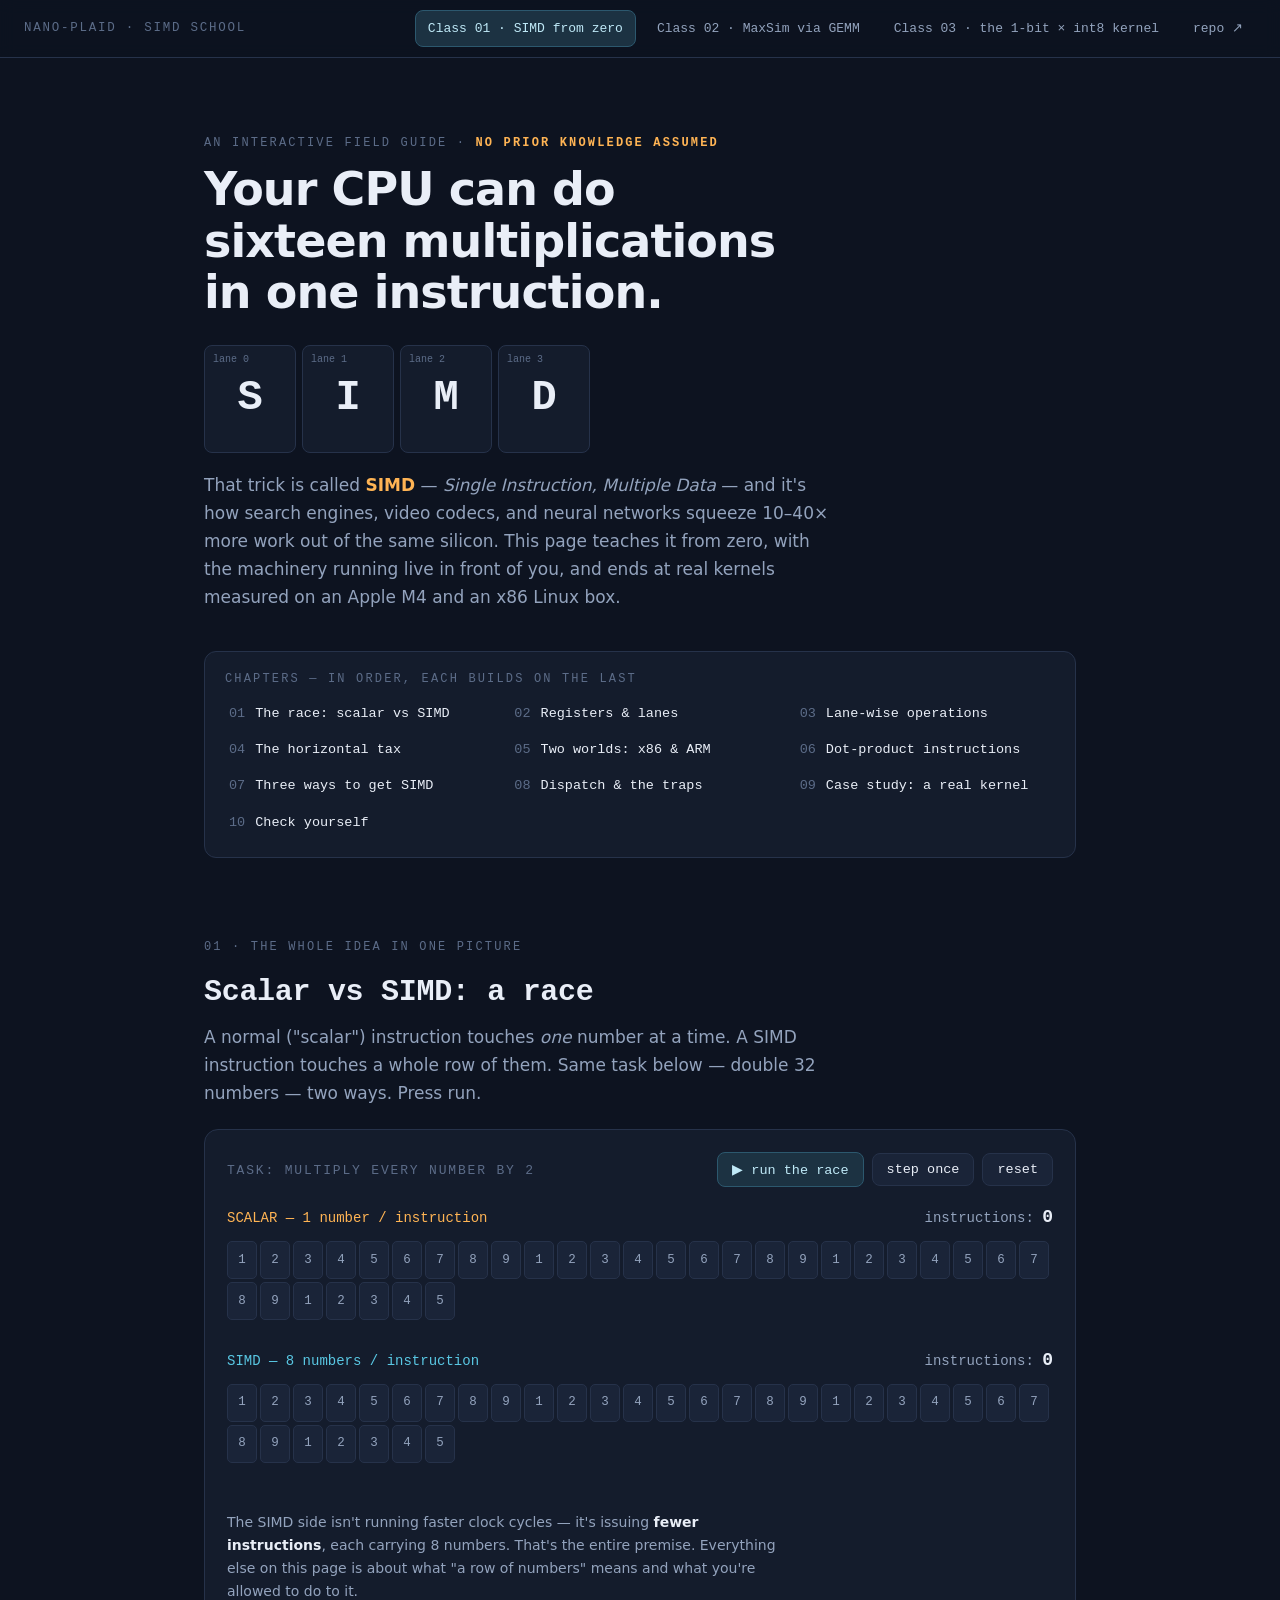
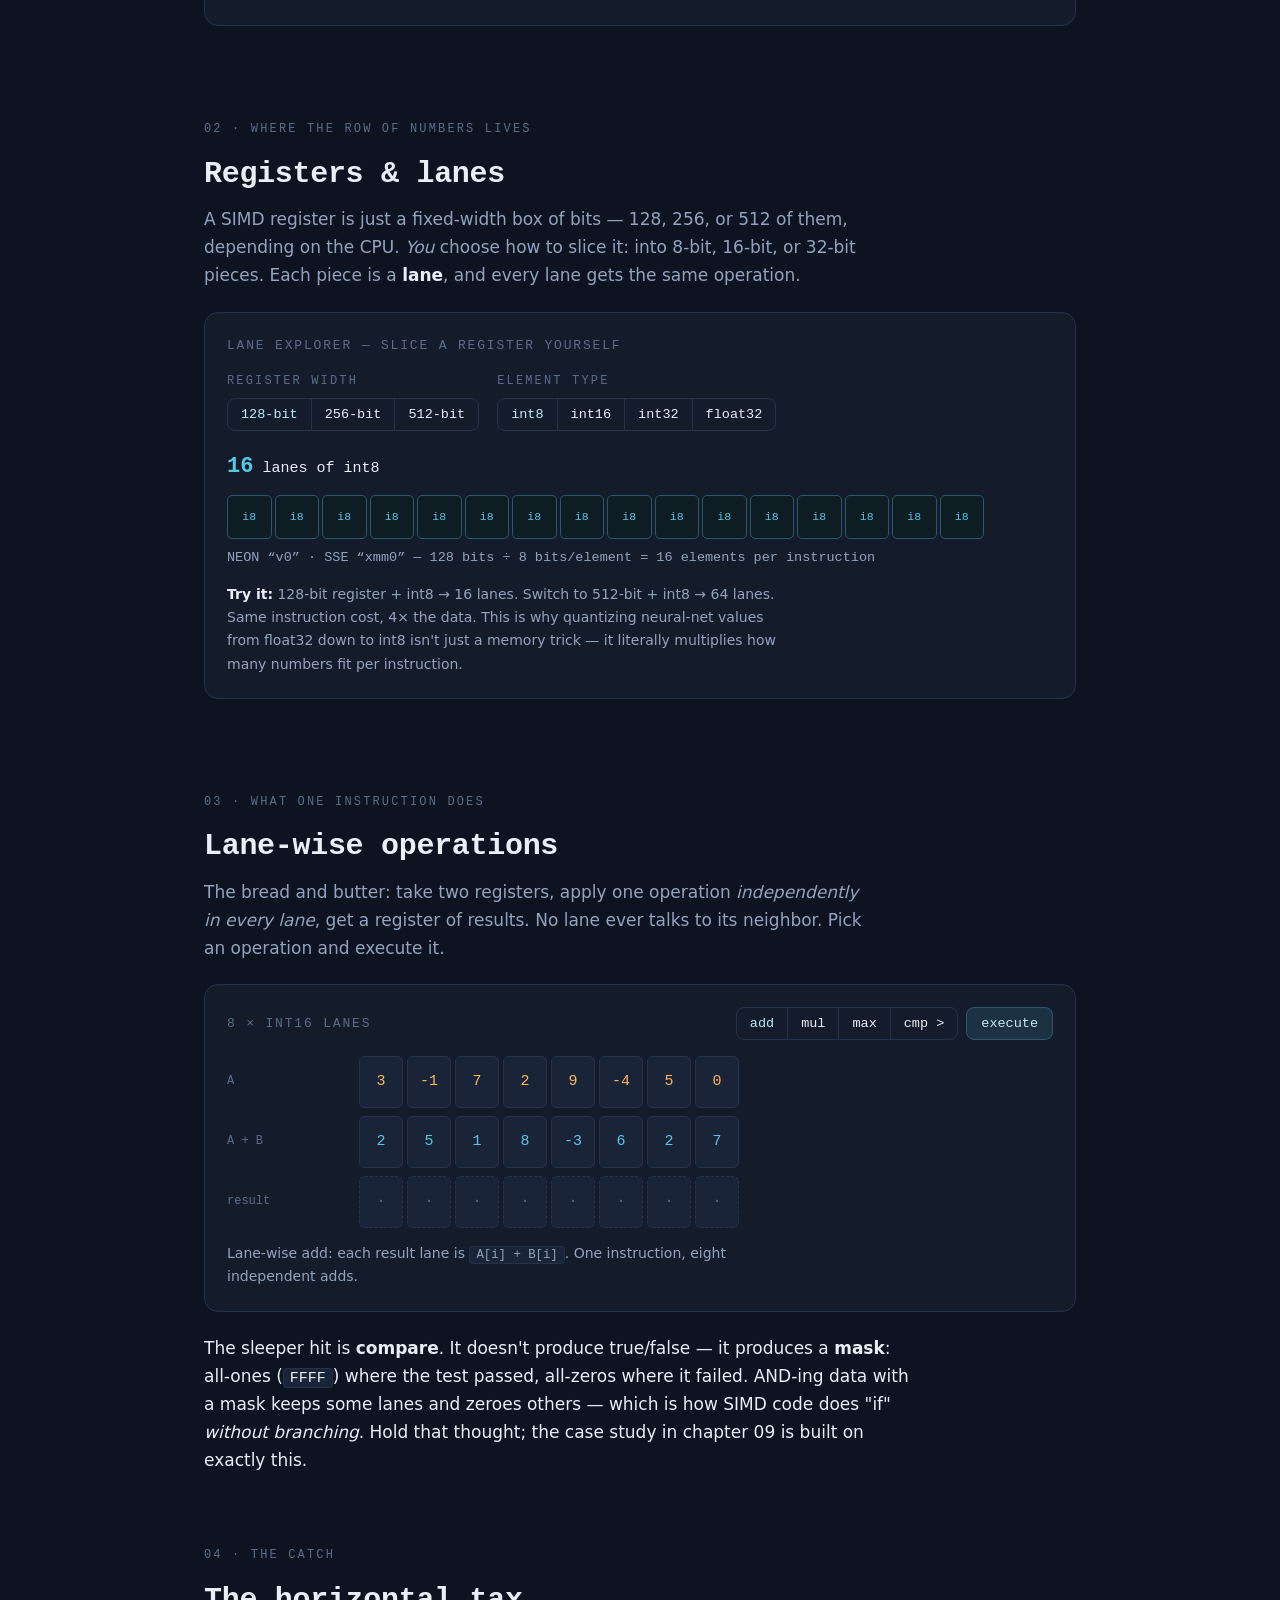
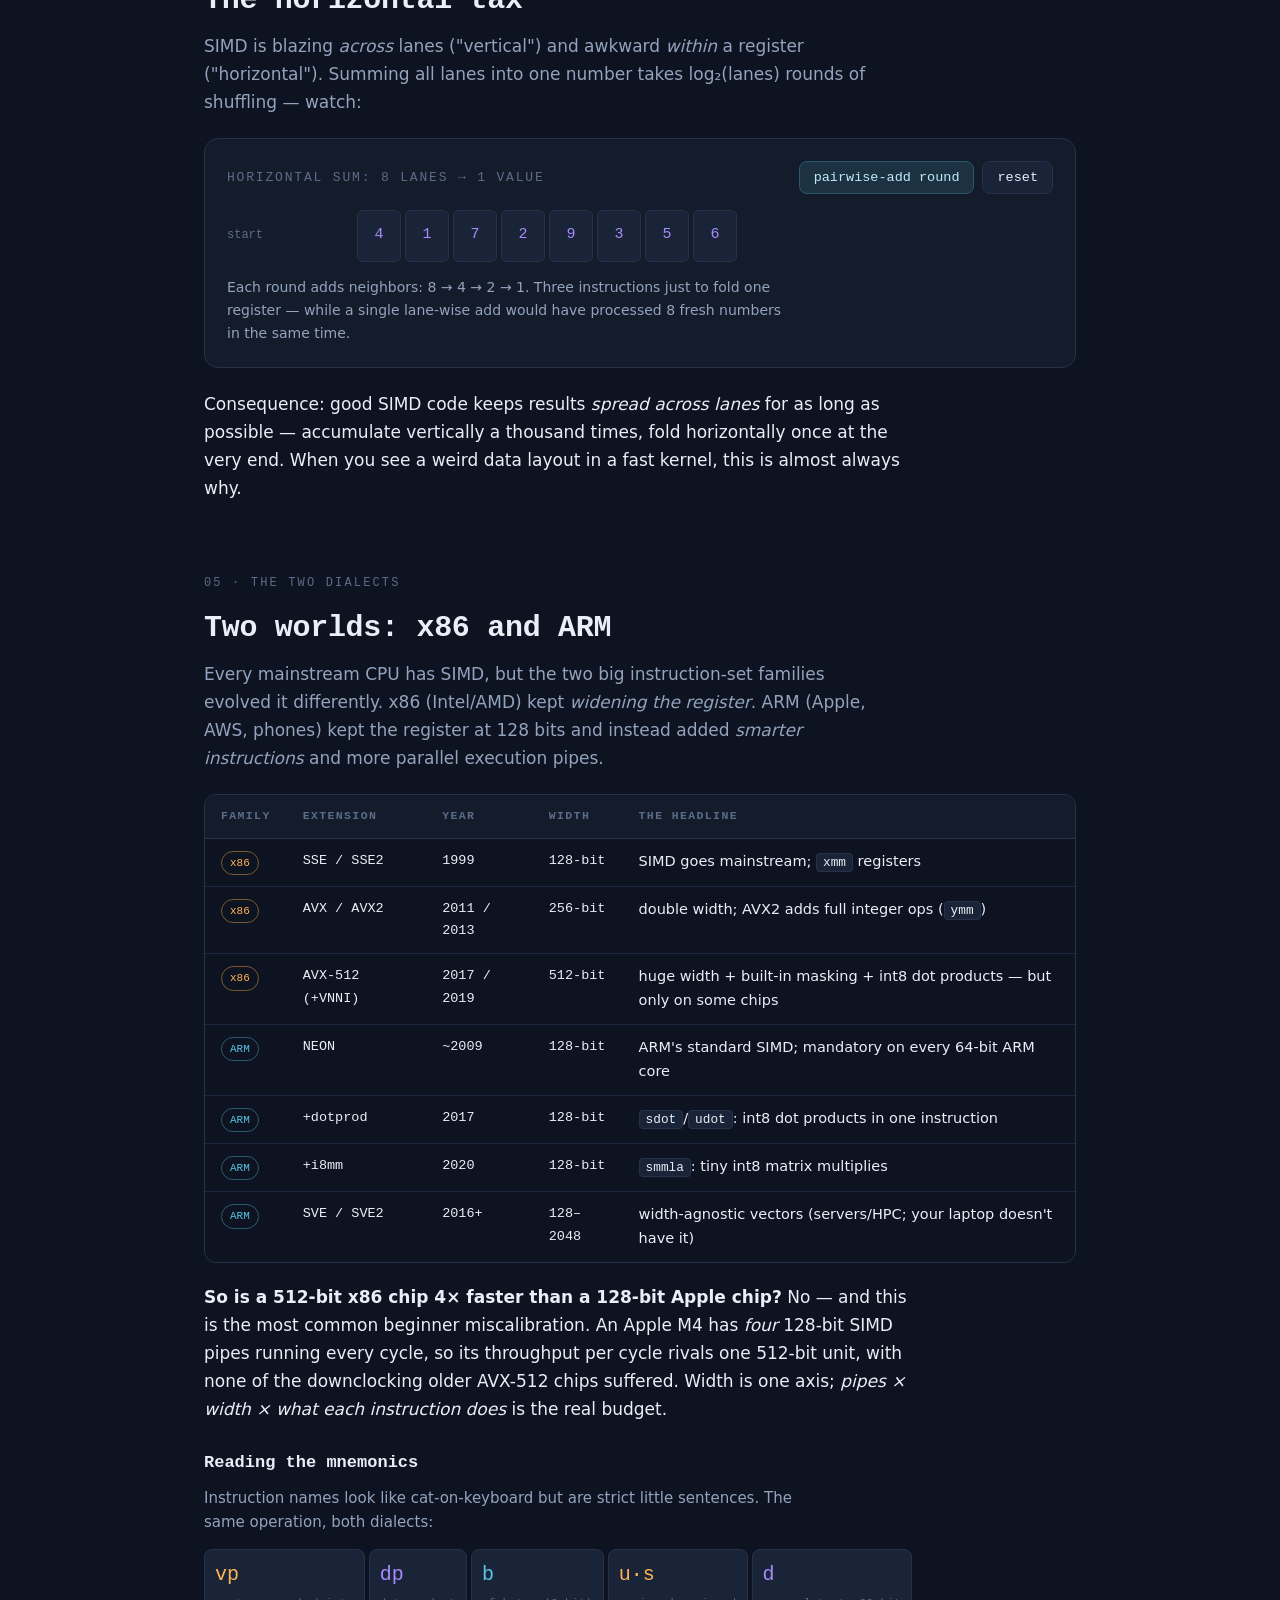
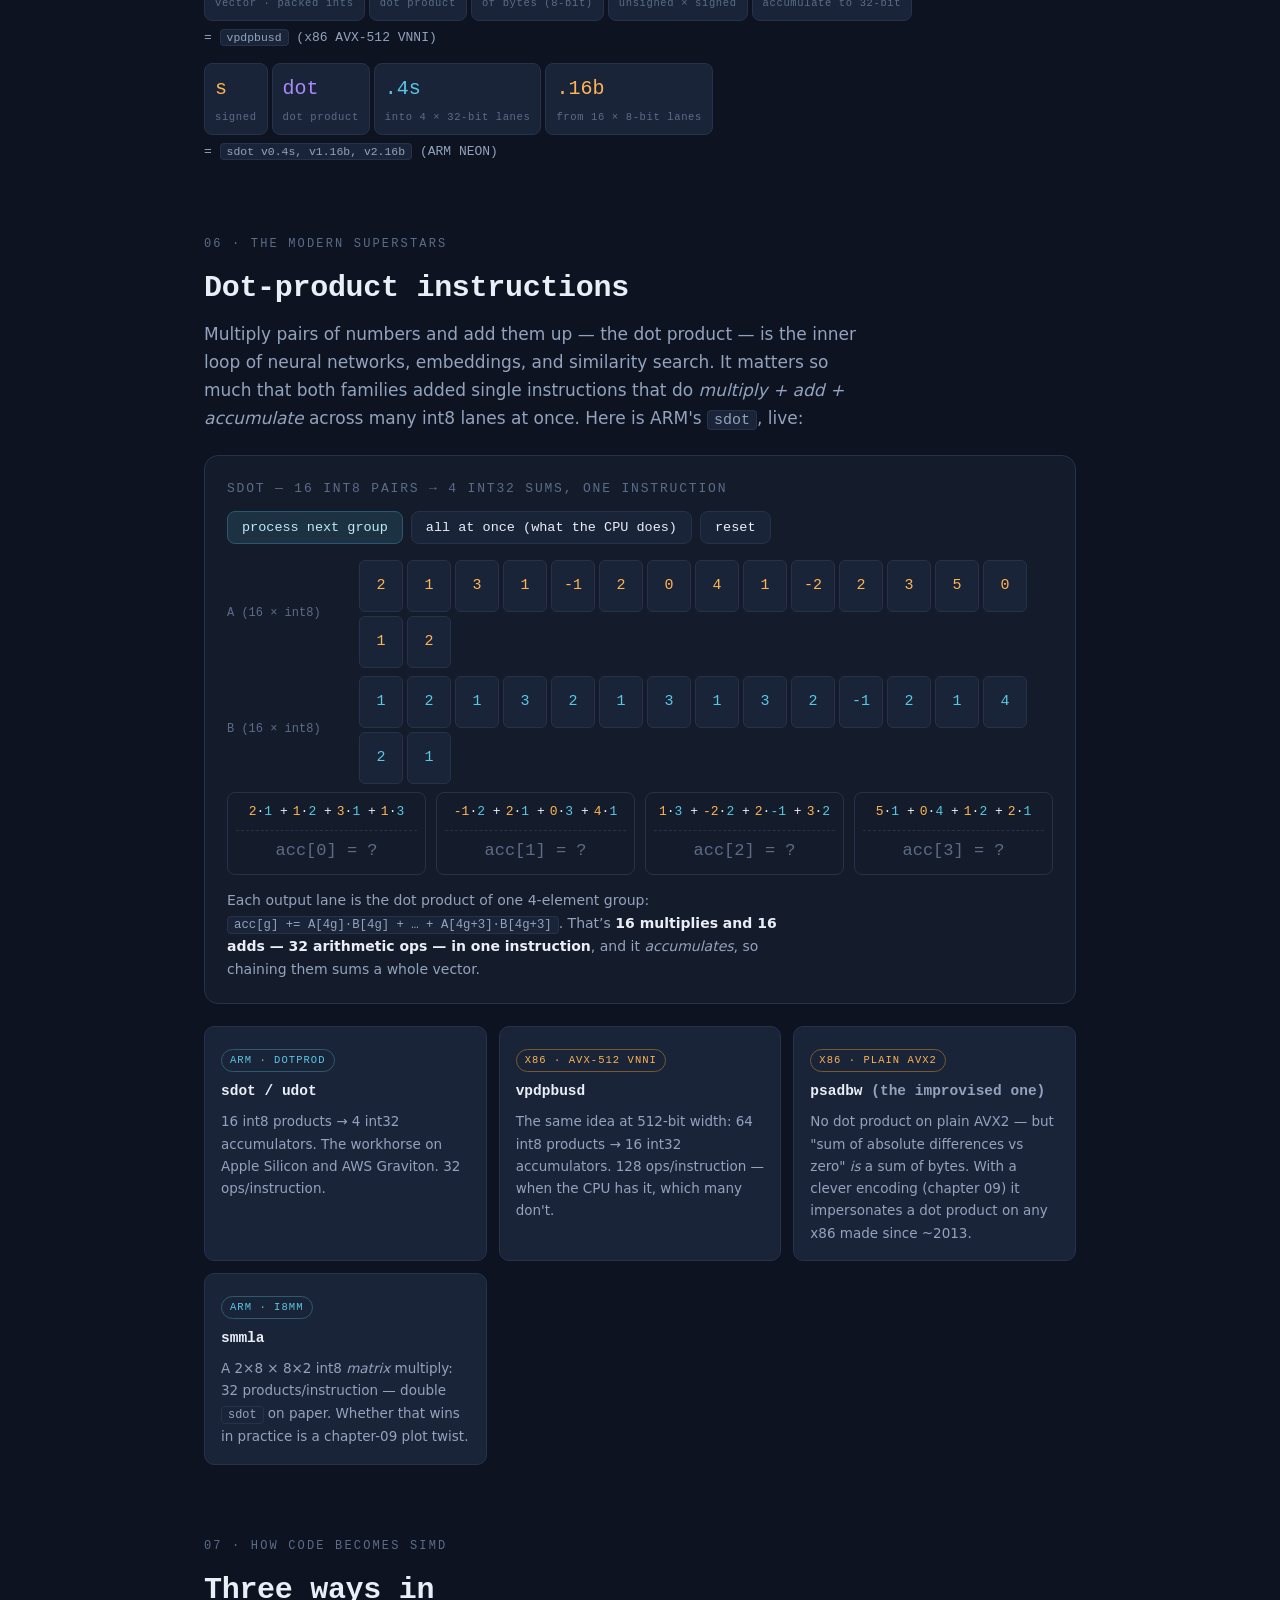
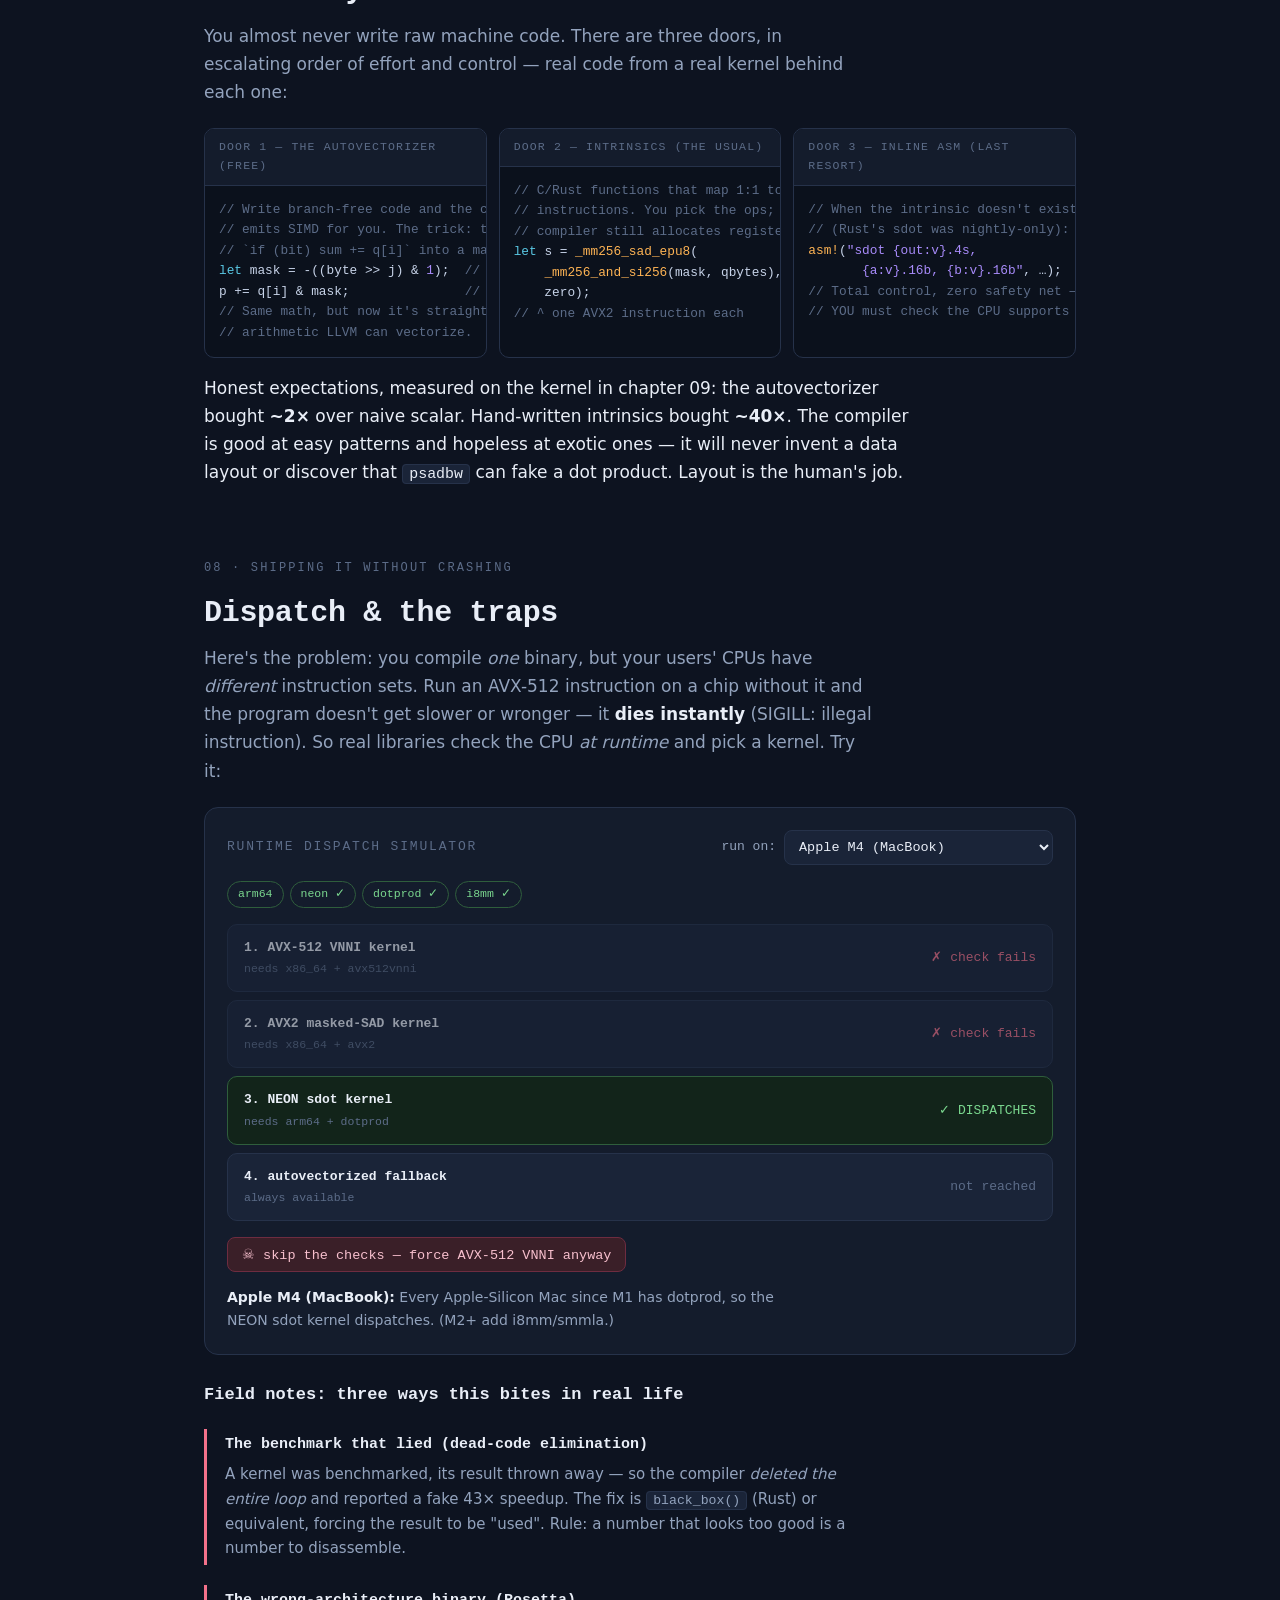
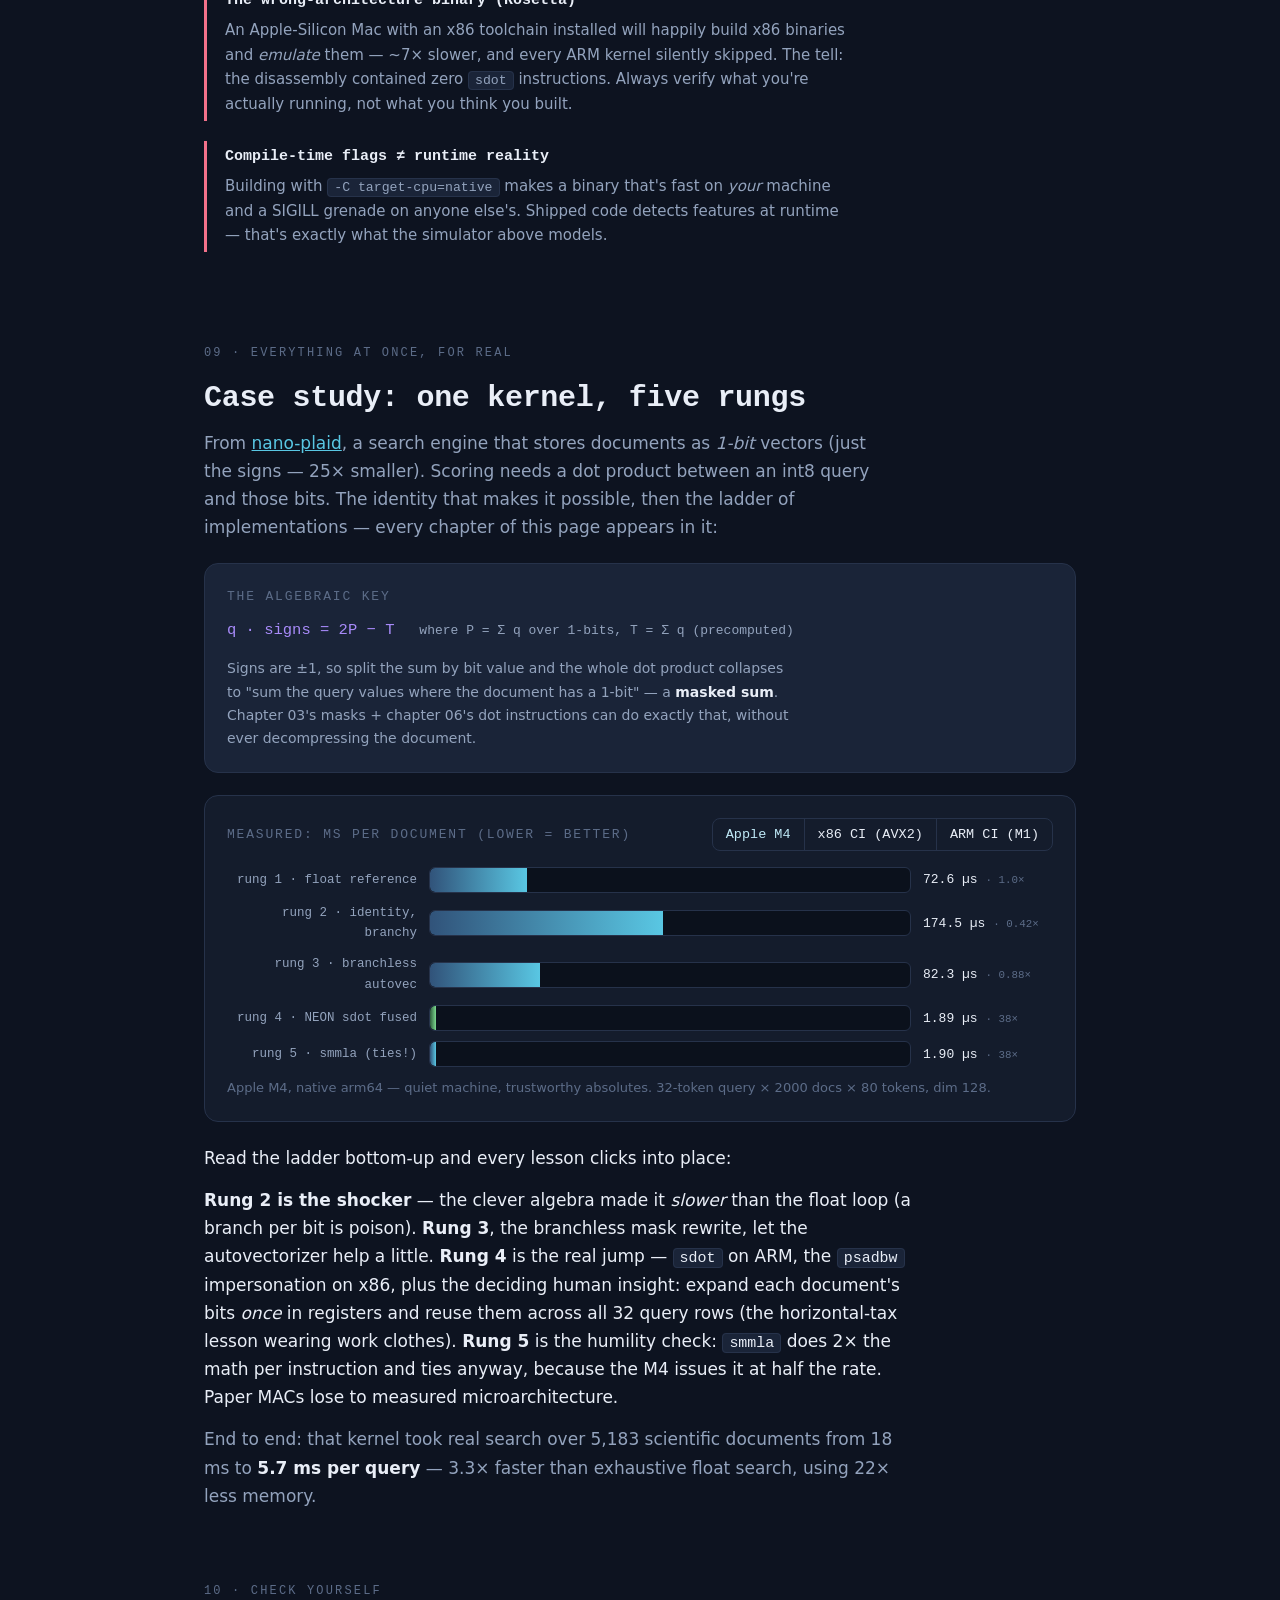
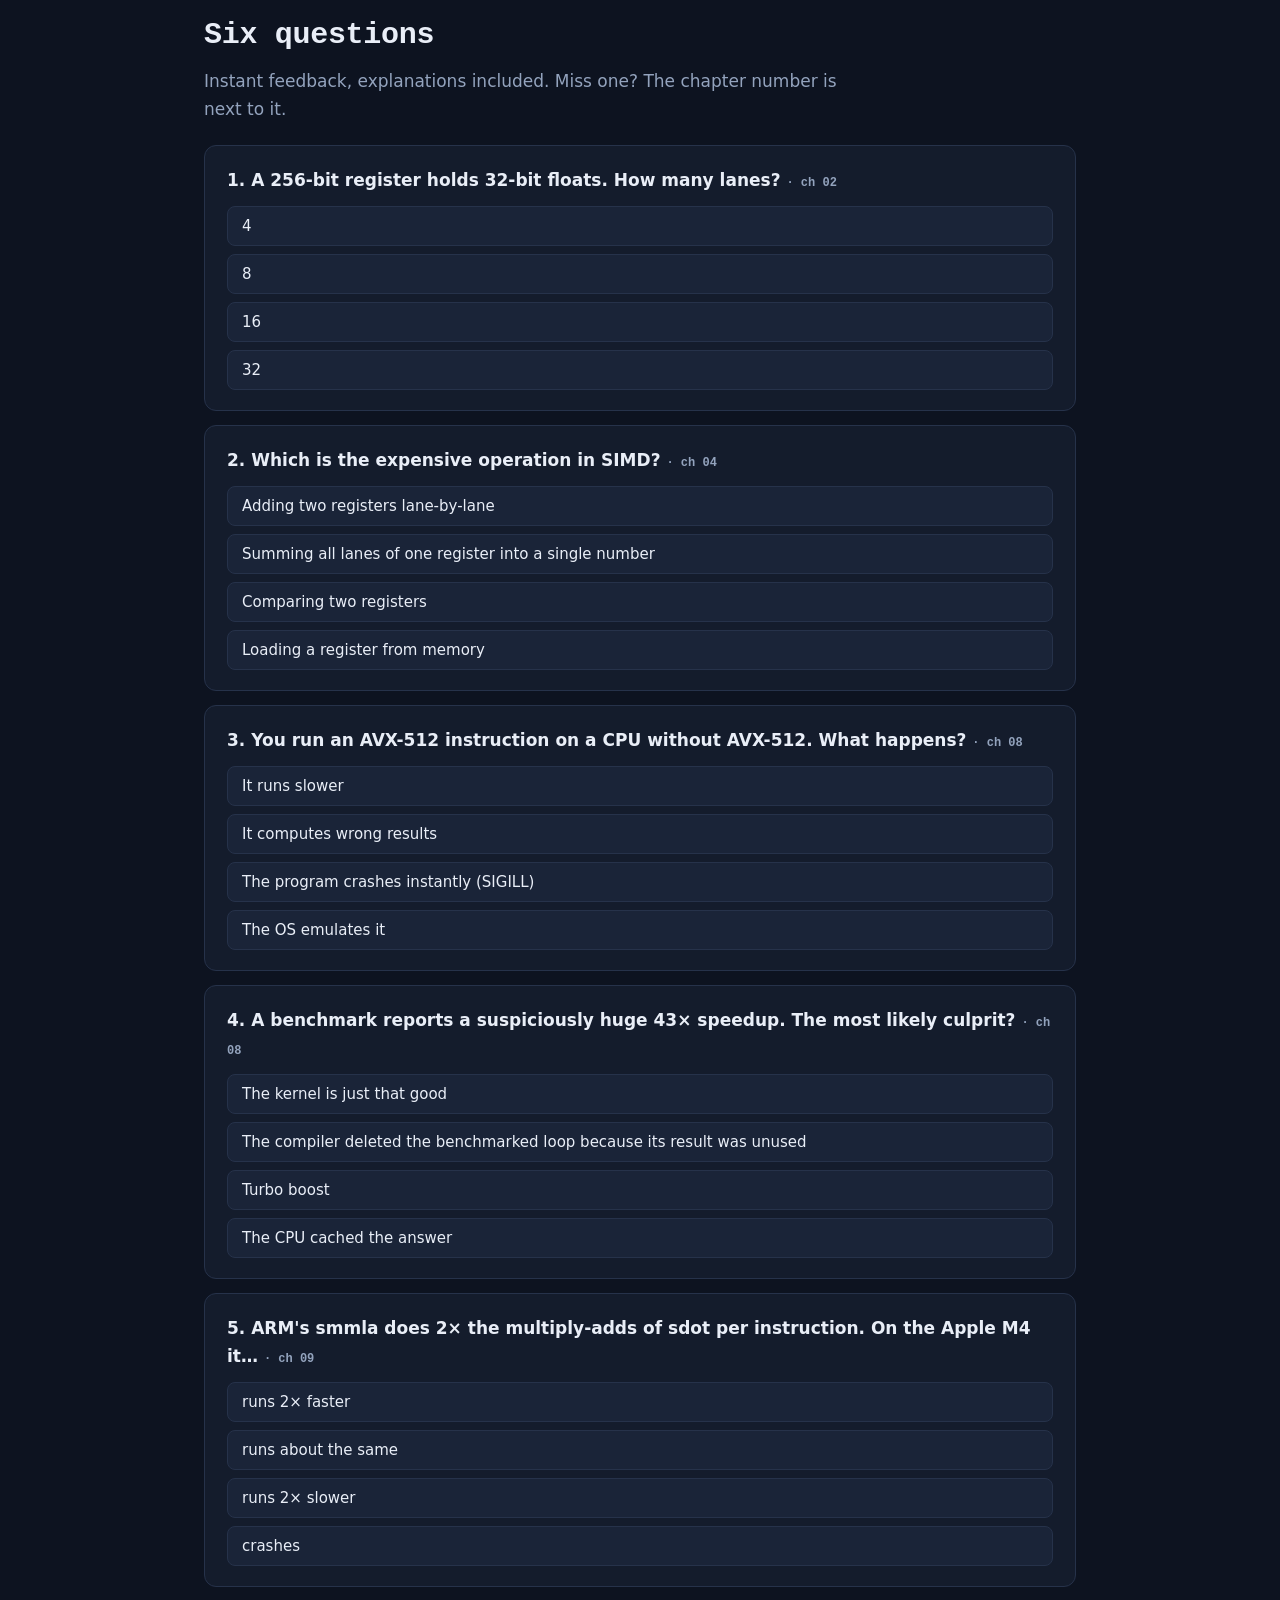
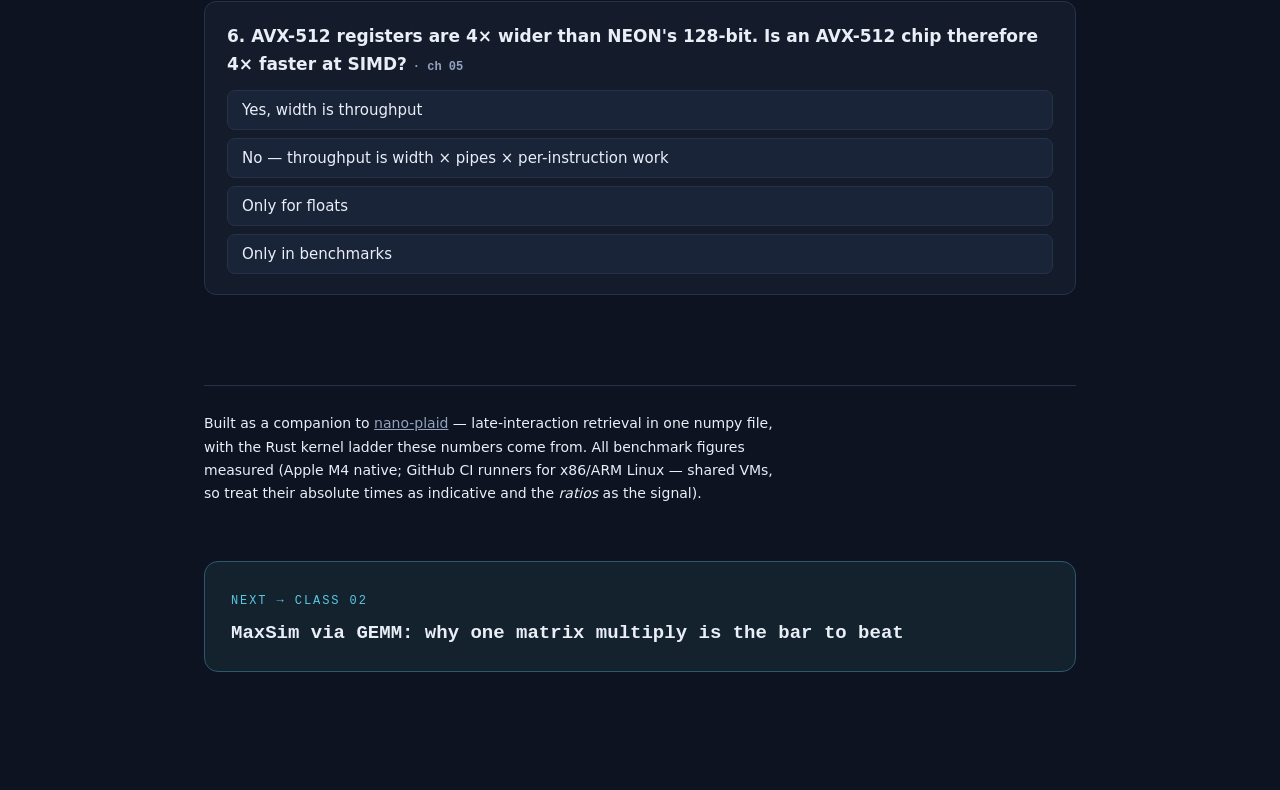
==== commit 400b8480: "docs(school): insert Class 02 — MaxSim via GEMM; the kernel class becomes Class 03 The course jumped" ====
--- a/docs/index.html
+++ b/docs/index.html
@@ -11,7 +11,8 @@
   <span class="brand">nano-plaid · SIMD school</span>
   <nav class="tabs" aria-label="Classes">
     <a href="./" class="tab active">Class 01 · SIMD from zero</a>
-    <a href="class2.html" class="tab">Class 02 · the 1-bit × int8 kernel</a>
+    <a href="class2.html" class="tab">Class 02 · MaxSim via GEMM</a>
+    <a href="class3.html" class="tab">Class 03 · the 1-bit × int8 kernel</a>
     <a href="https://github.com/joe32140/nano-plaid" class="tab">repo ↗</a>
   </nav>
 </div>
@@ -441,7 +442,7 @@
   shared VMs, so treat their absolute times as indicative and the <em>ratios</em> as the signal).</p>
 </footer>
 <a class="next-class" href="class2.html"><span class="k">next → class 02</span>
-<span class="t">The 1-bit × int8 kernel: one identity, three platforms</span></a>
+<span class="t">MaxSim via GEMM: why one matrix multiply is the bar to beat</span></a>
 </main>
 
 <script>
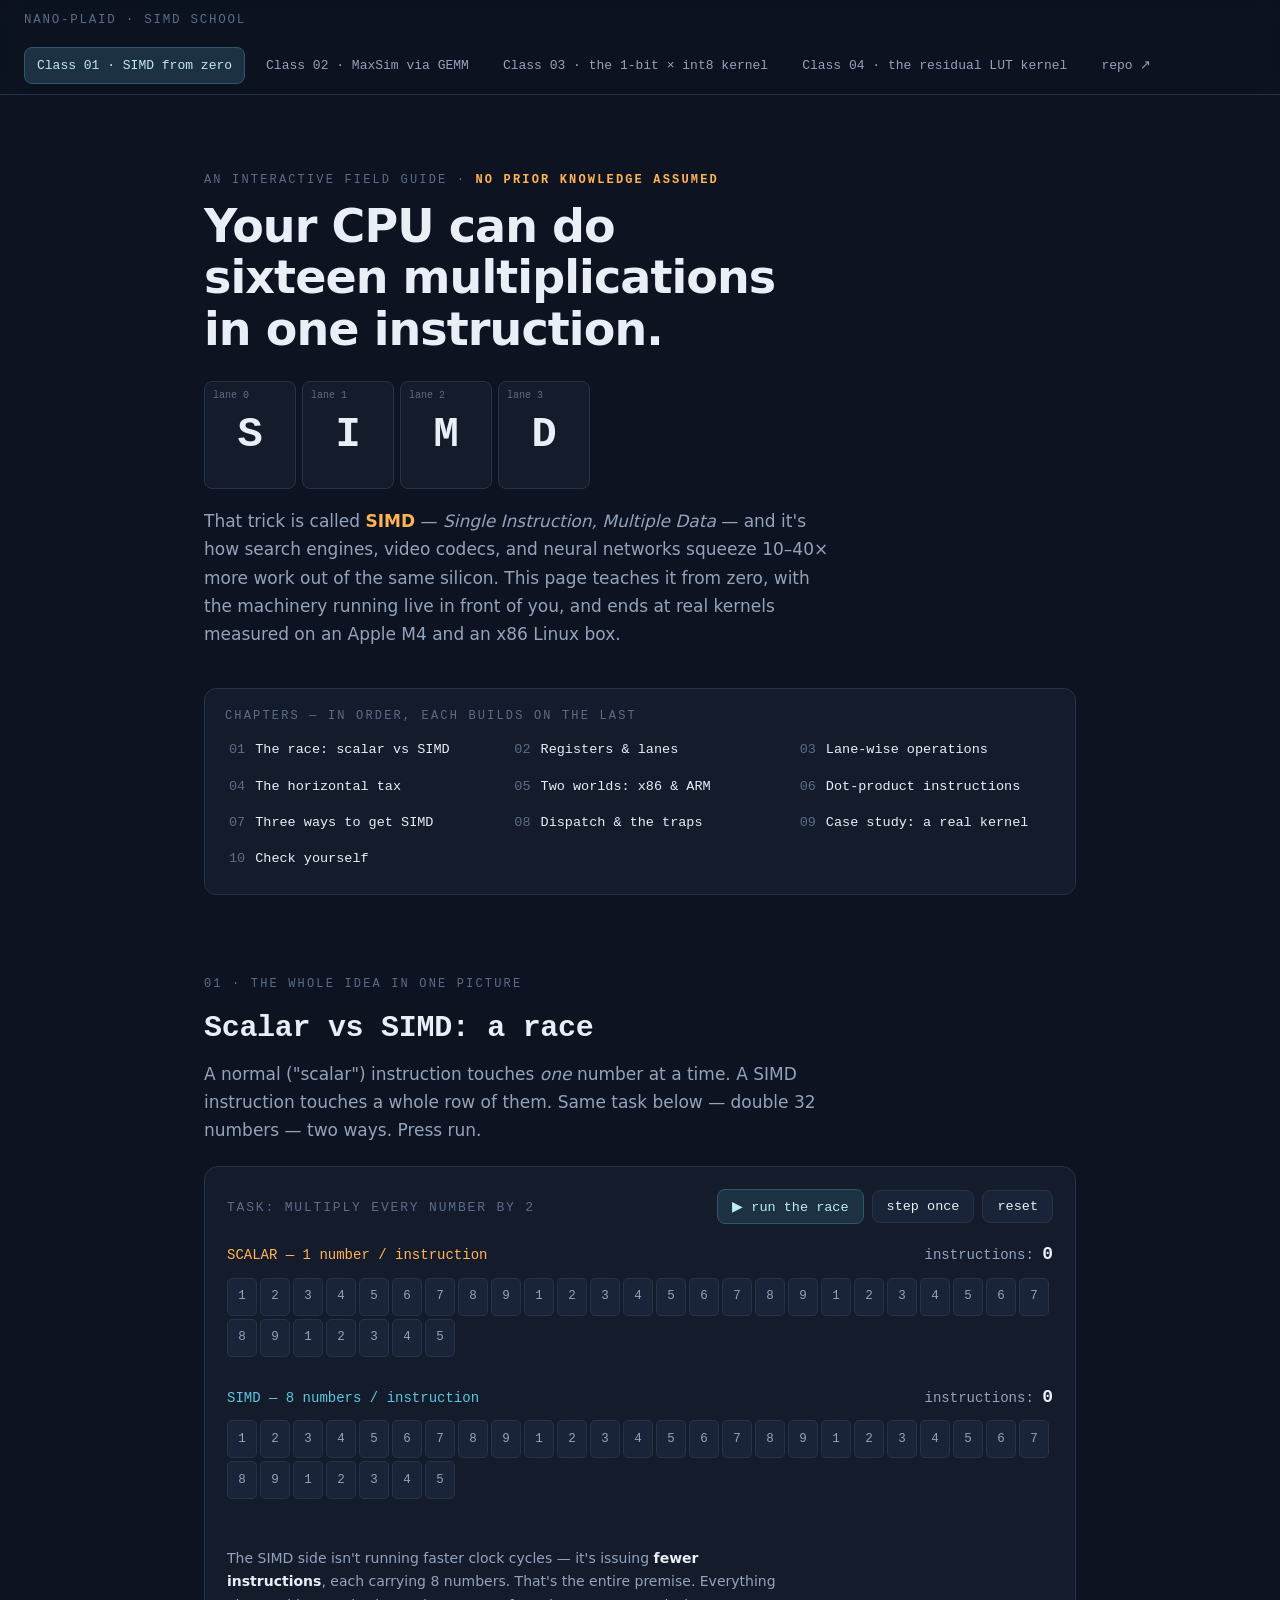
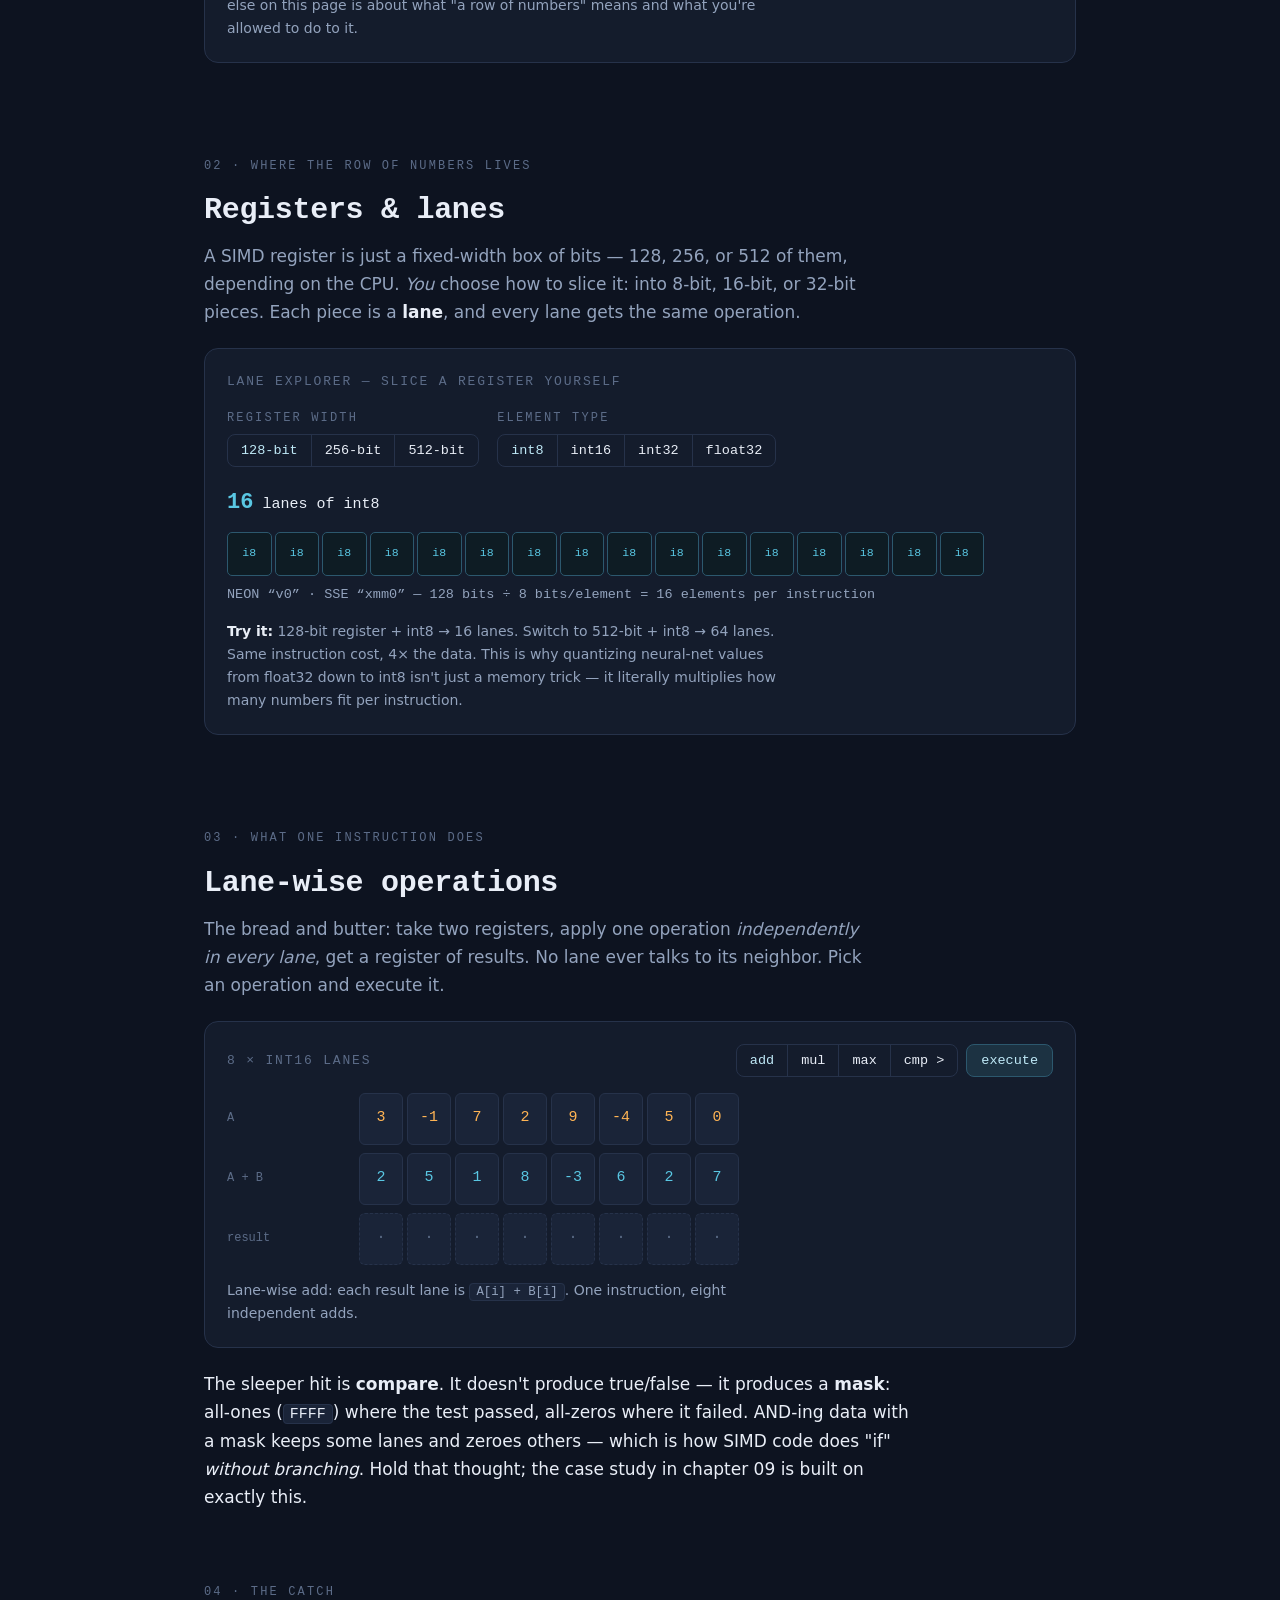
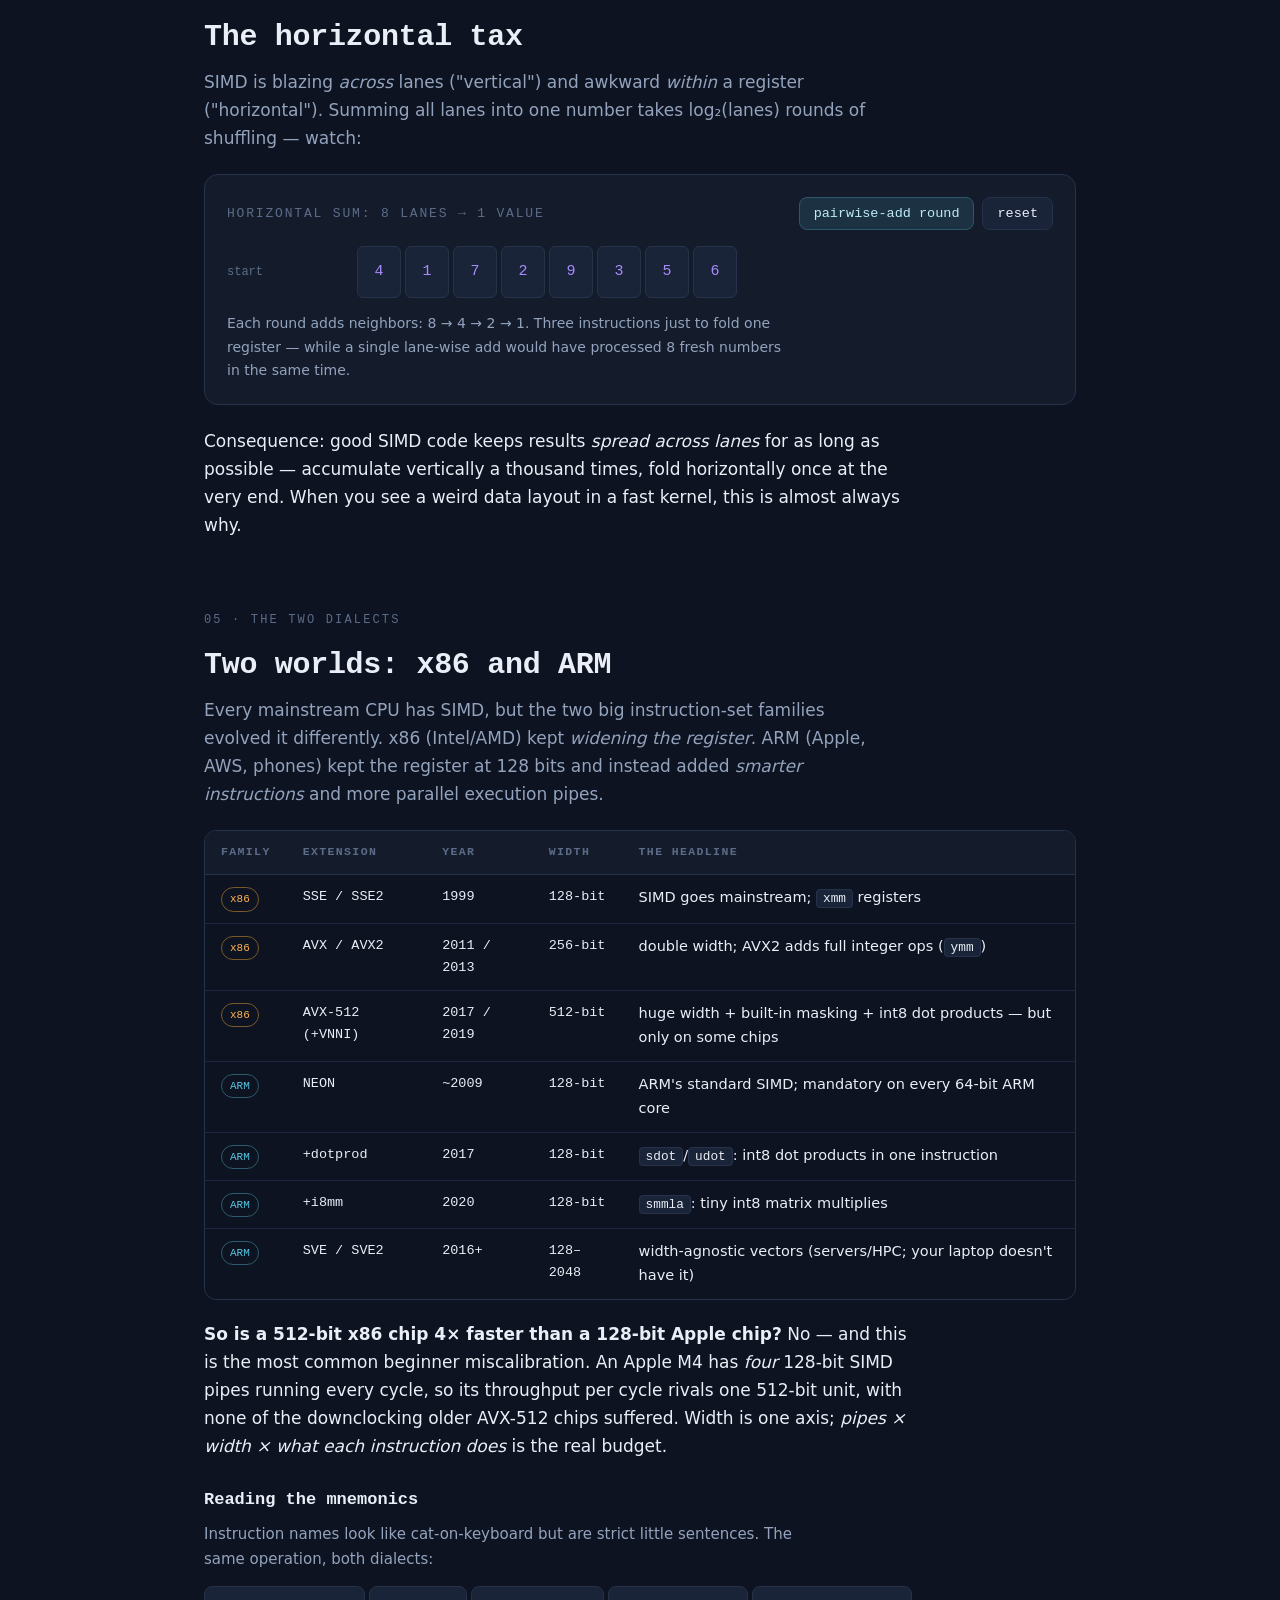
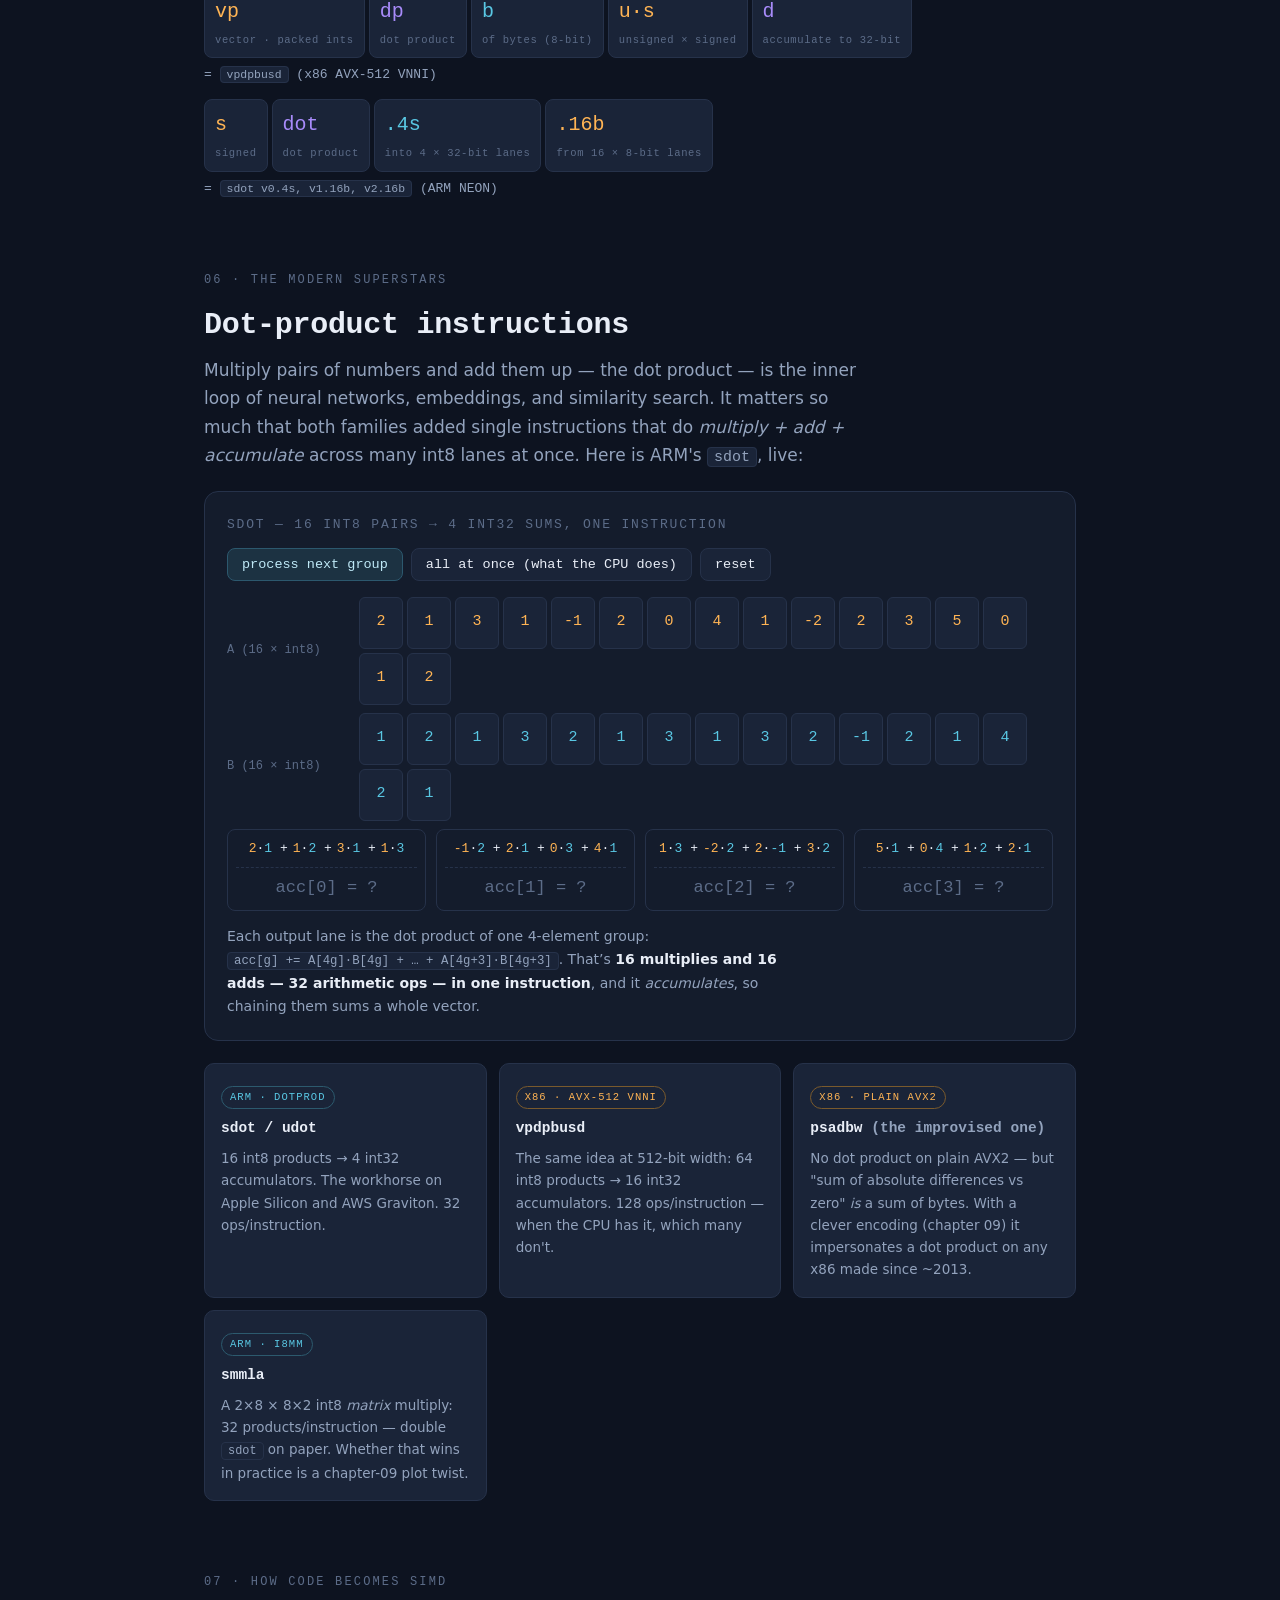
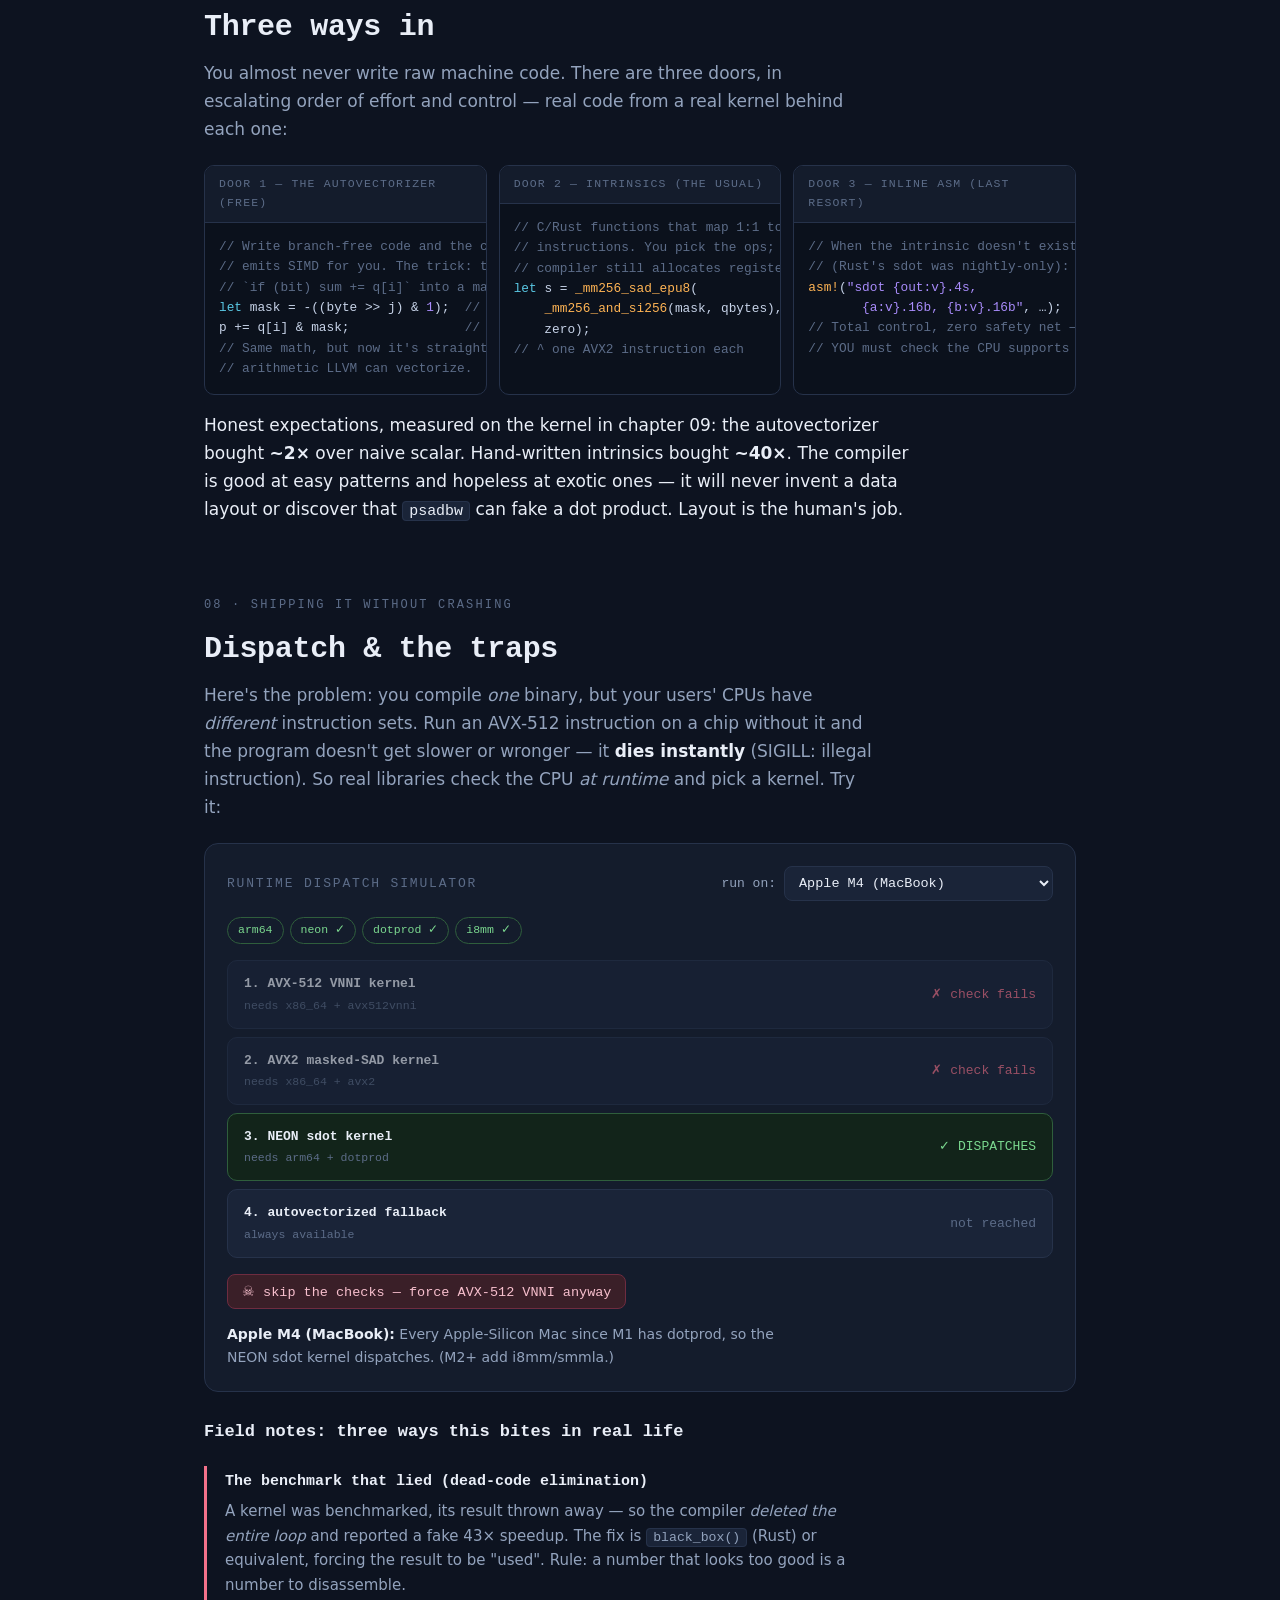
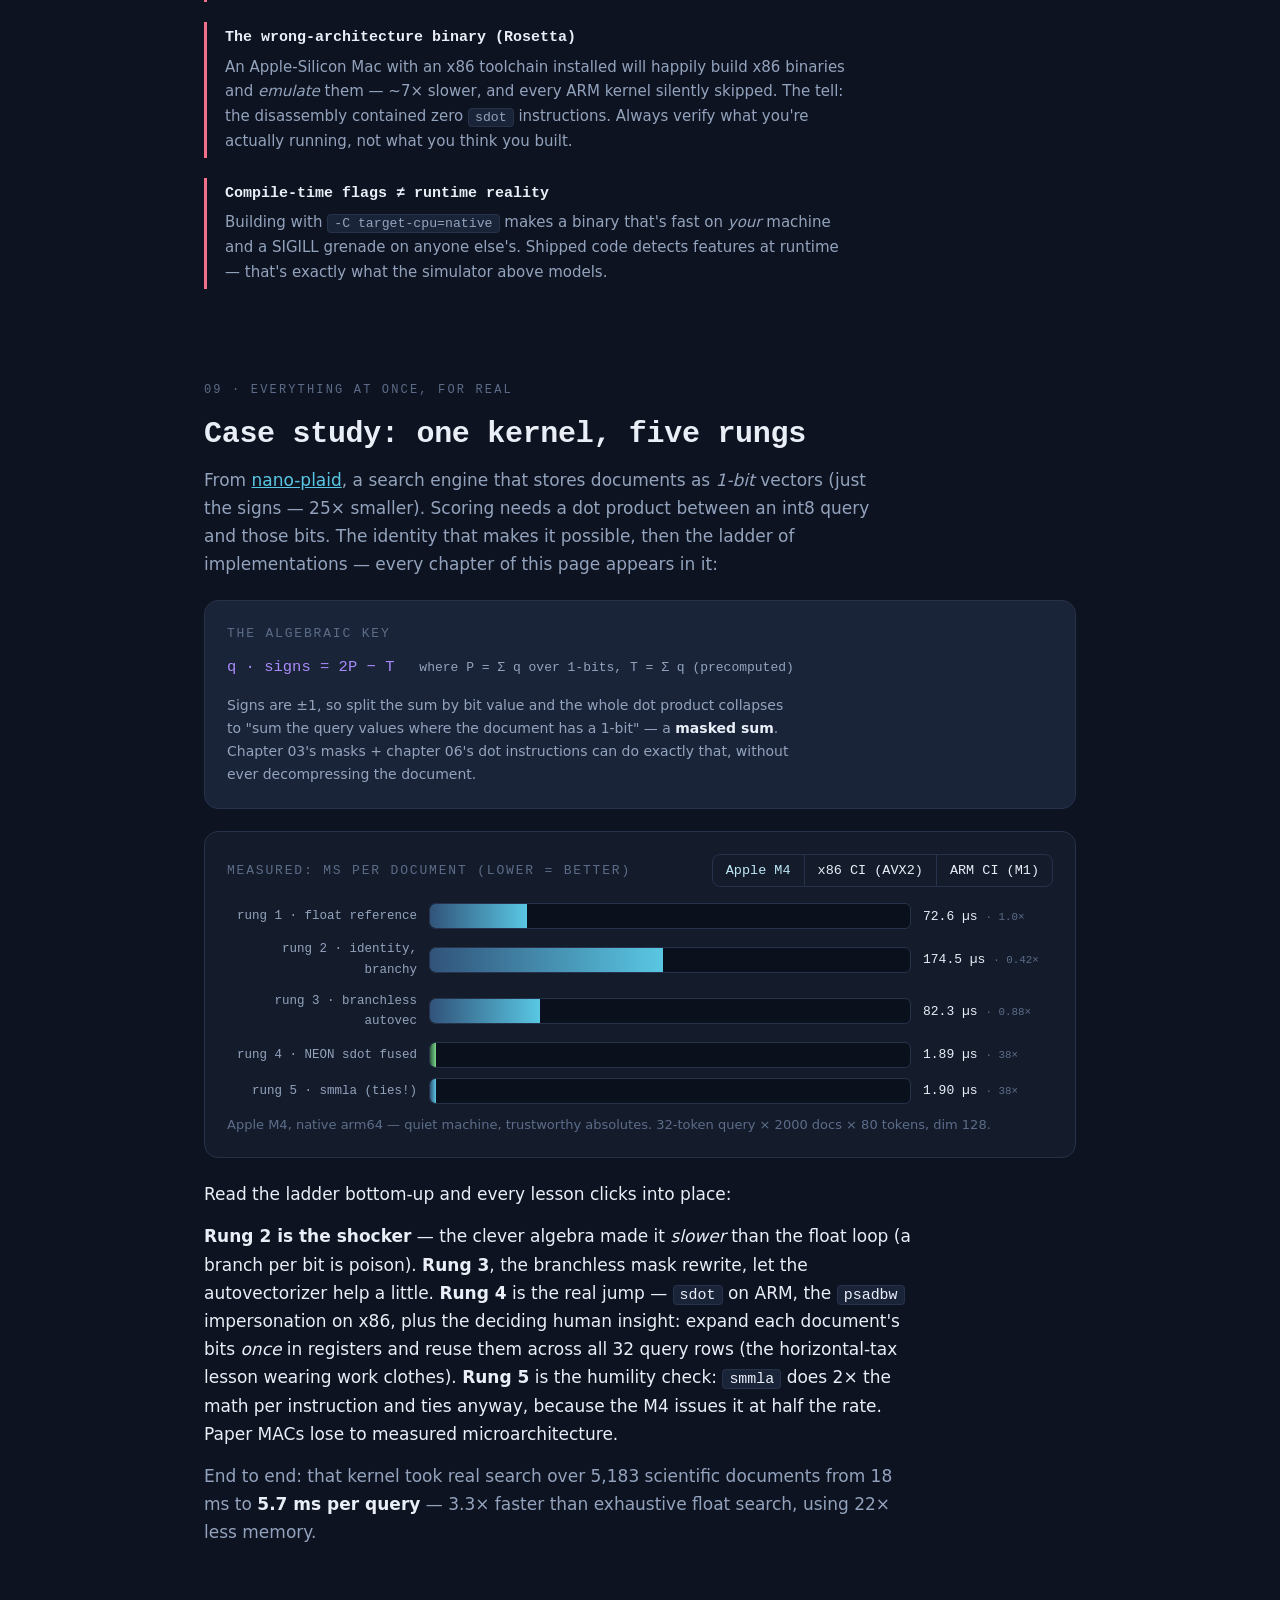
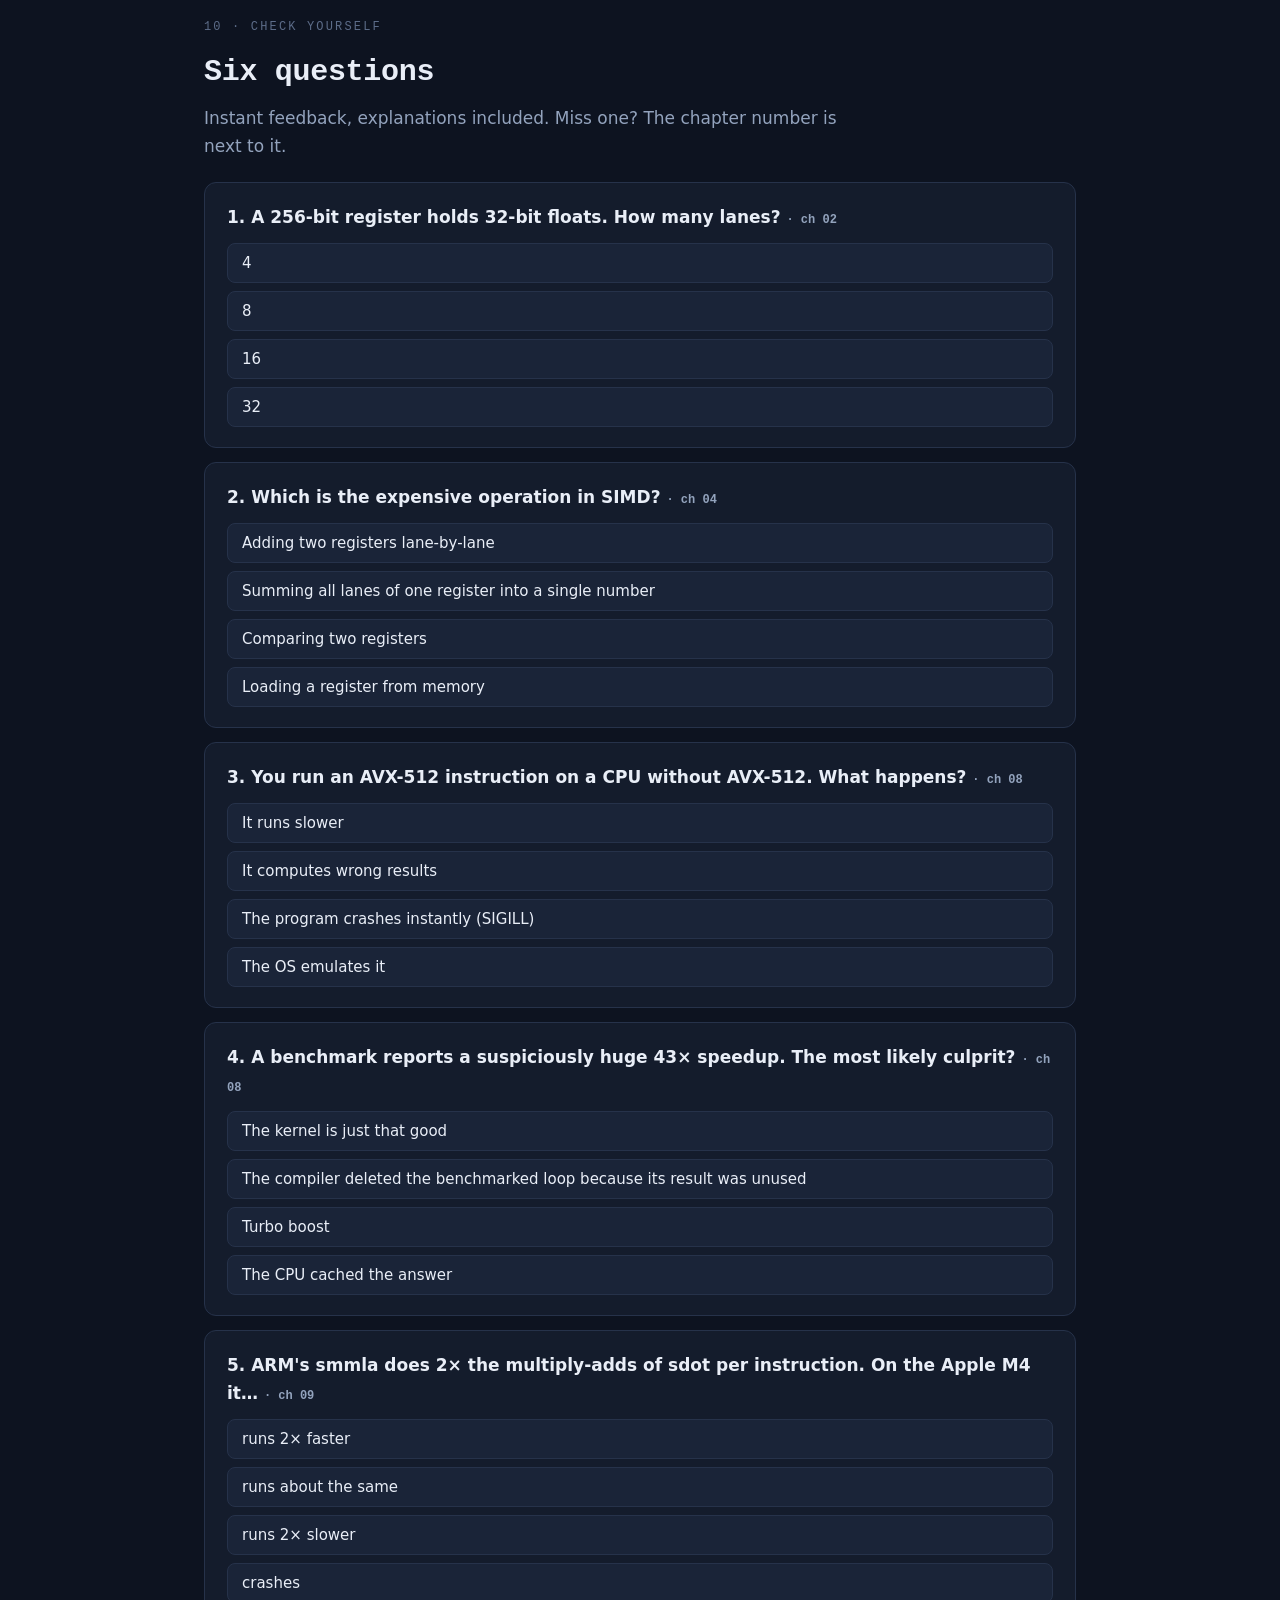
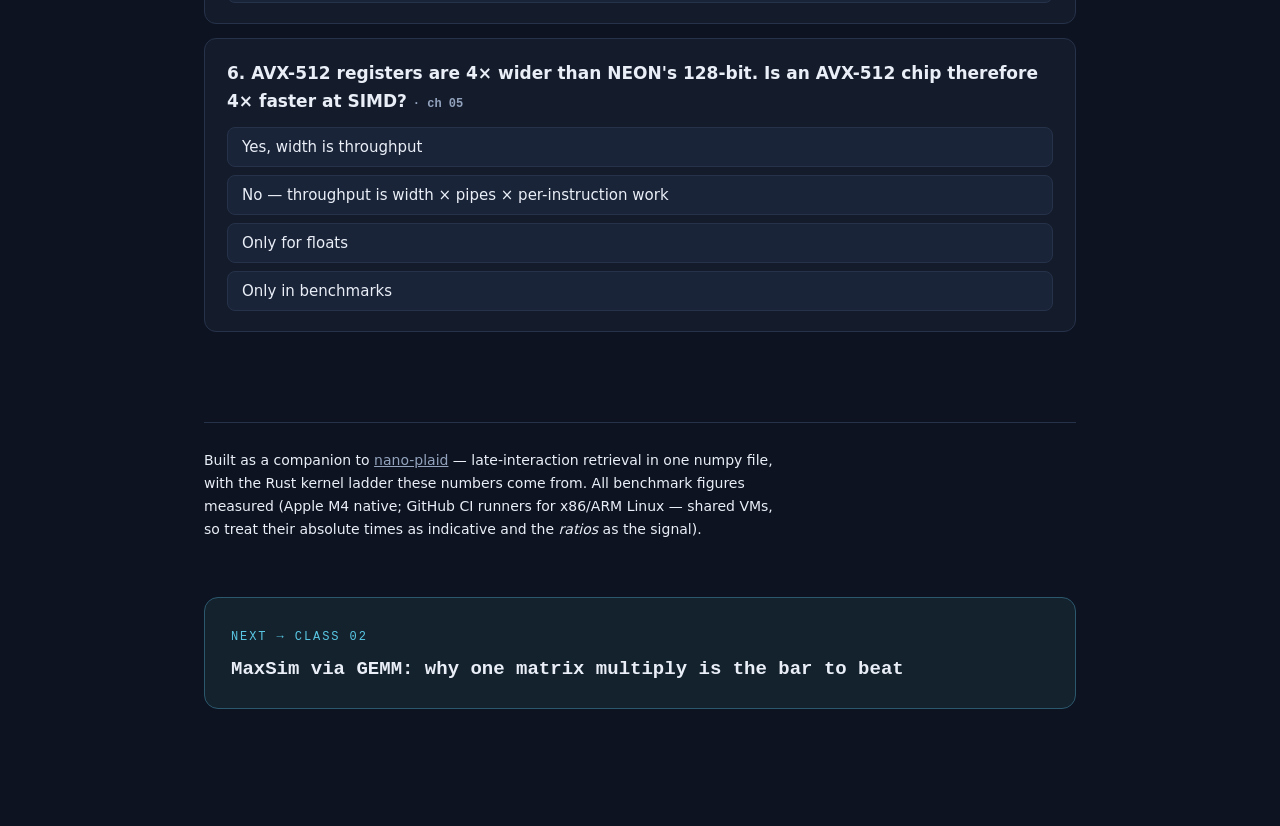
==== commit bb16857b: "docs(school): Class 04 — the residual LUT kernel The course's arc closes: Class 02 set the GEMM bar " ====
--- a/docs/index.html
+++ b/docs/index.html
@@ -13,6 +13,7 @@
     <a href="./" class="tab active">Class 01 · SIMD from zero</a>
     <a href="class2.html" class="tab">Class 02 · MaxSim via GEMM</a>
     <a href="class3.html" class="tab">Class 03 · the 1-bit × int8 kernel</a>
+    <a href="class4.html" class="tab">Class 04 · the residual LUT kernel</a>
     <a href="https://github.com/joe32140/nano-plaid" class="tab">repo ↗</a>
   </nav>
 </div>
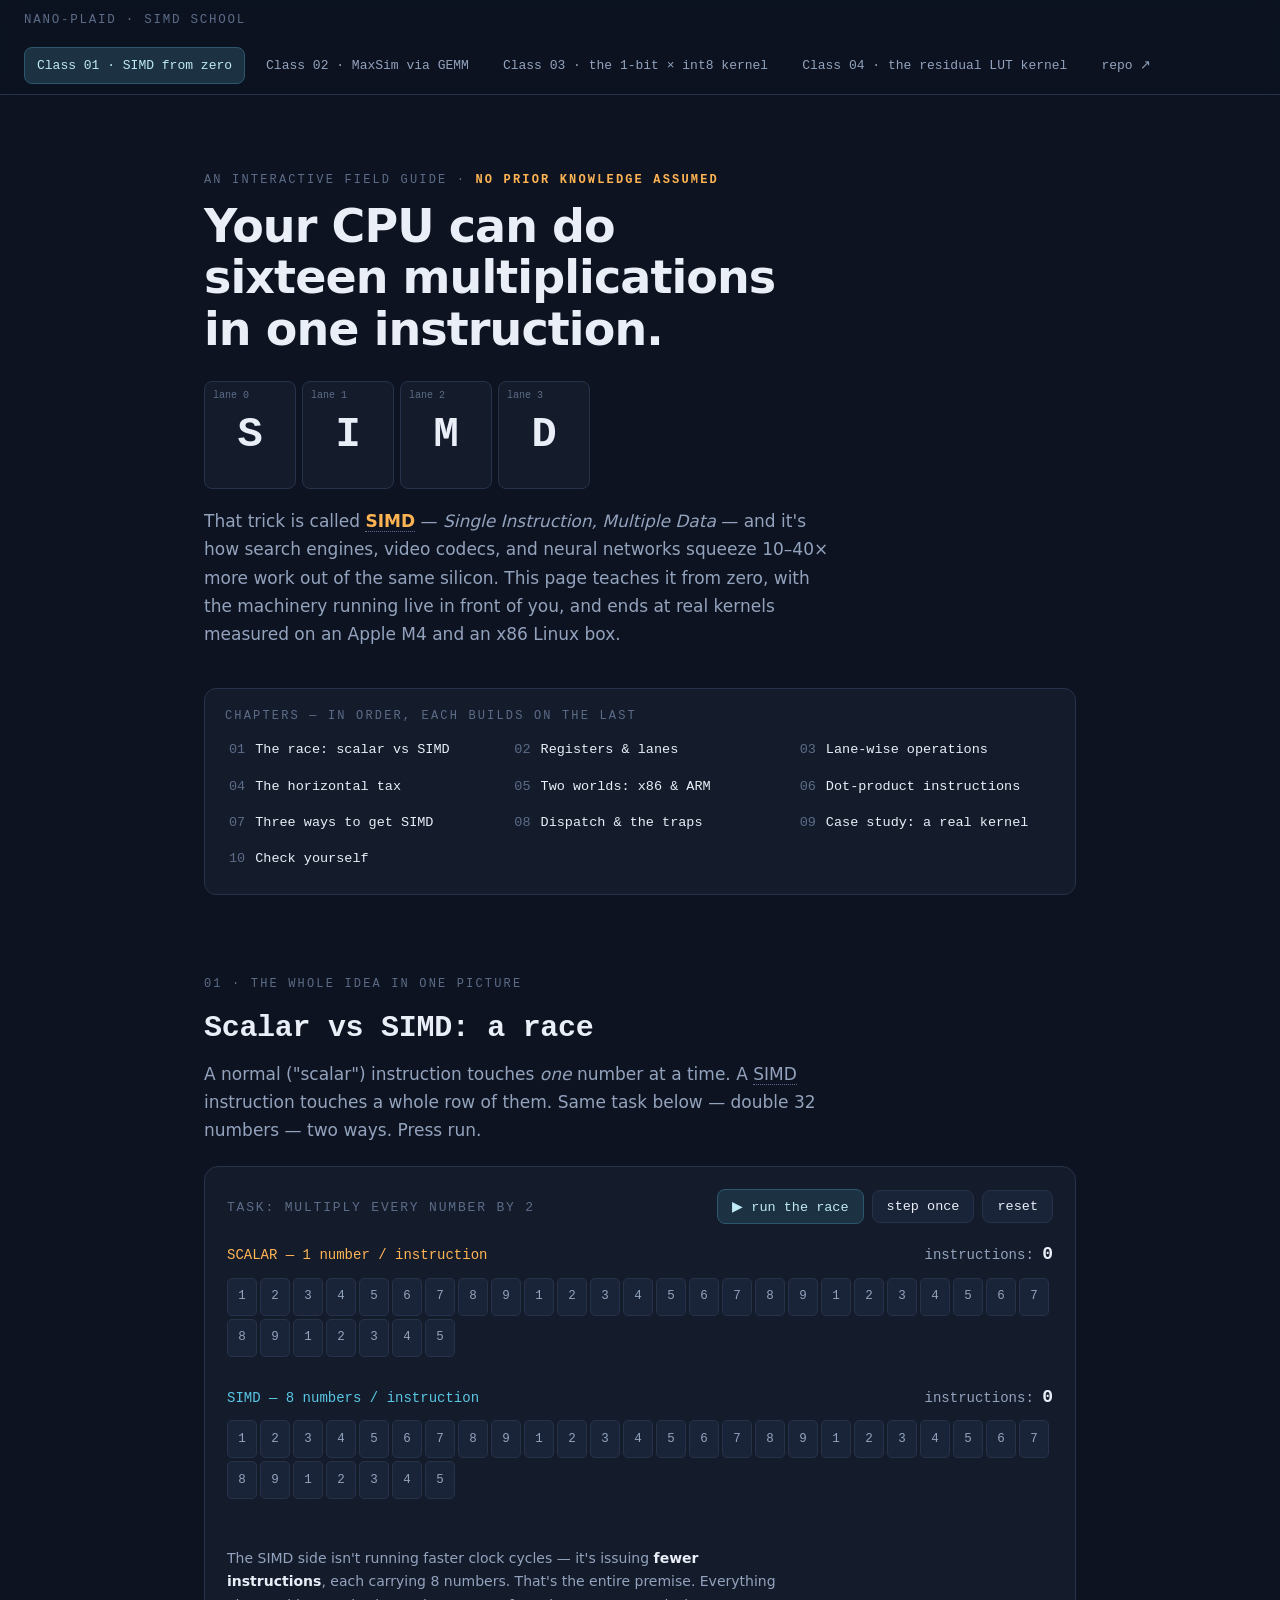
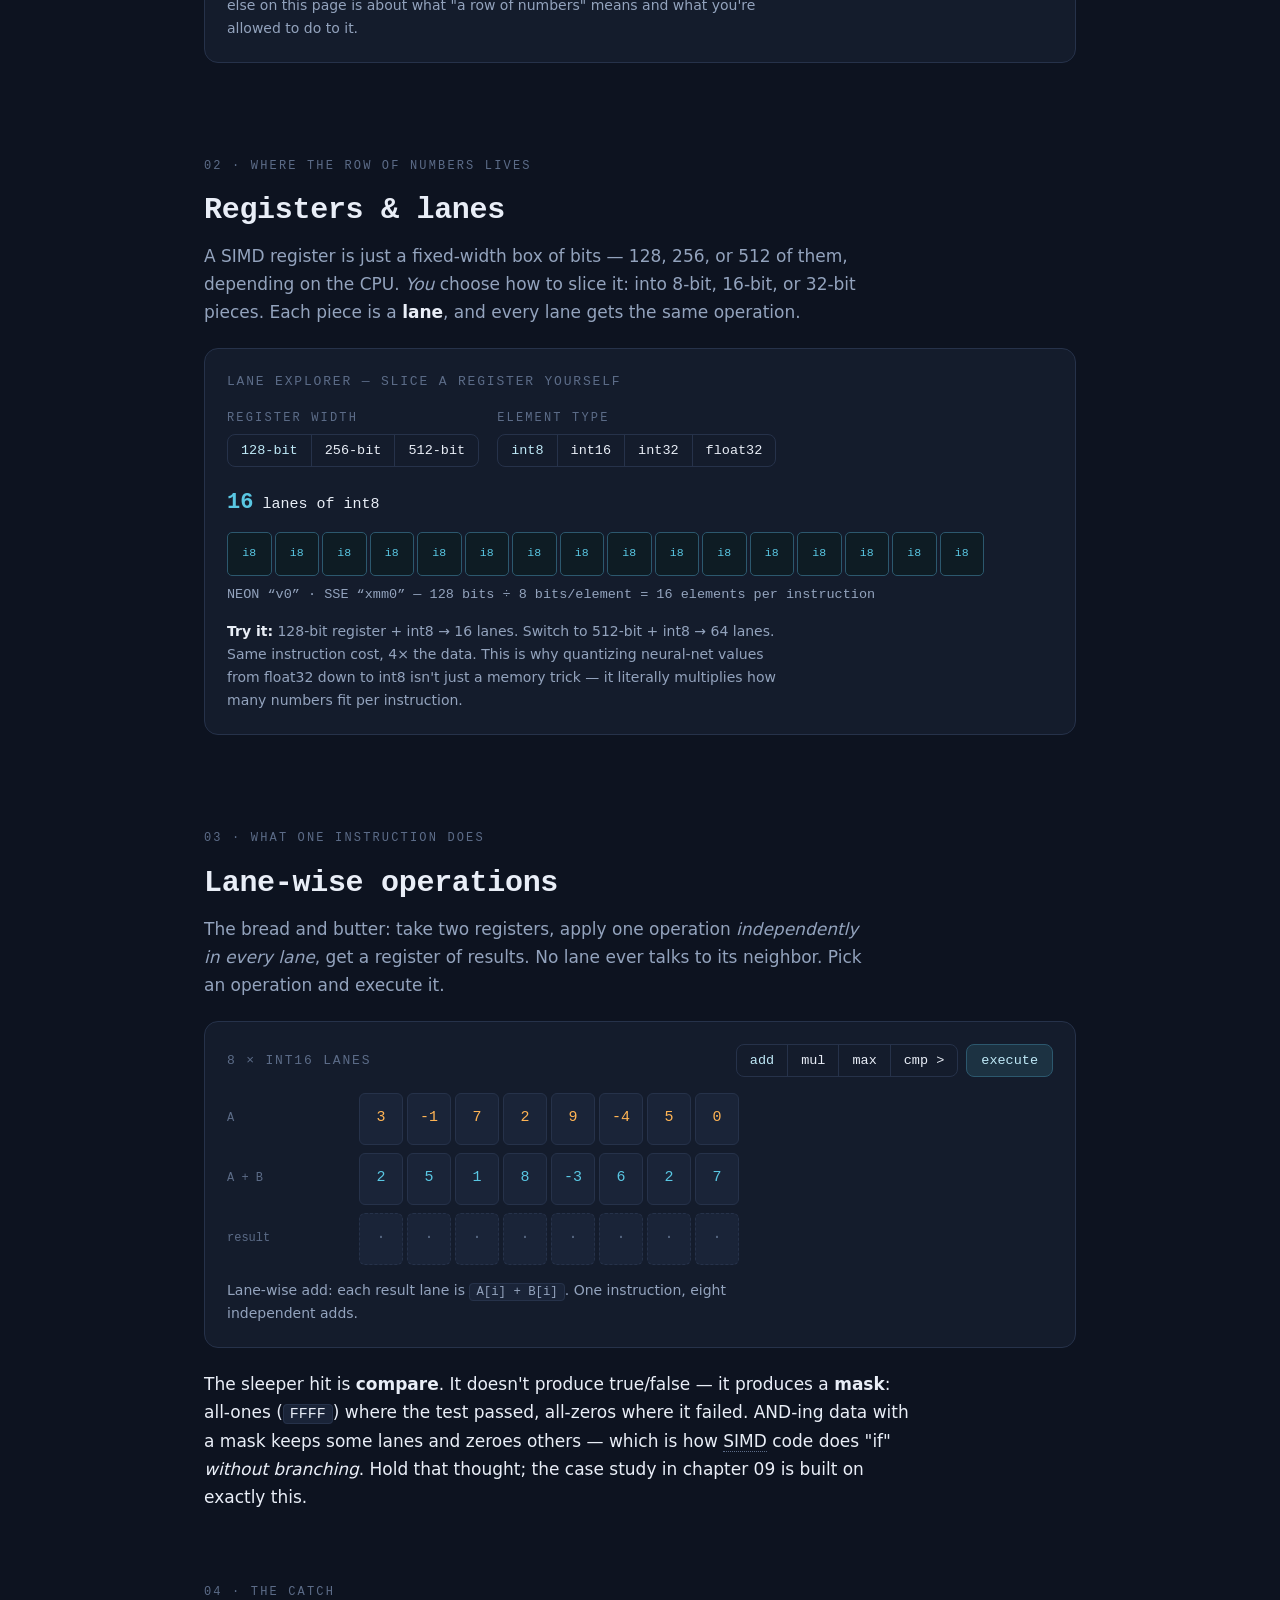
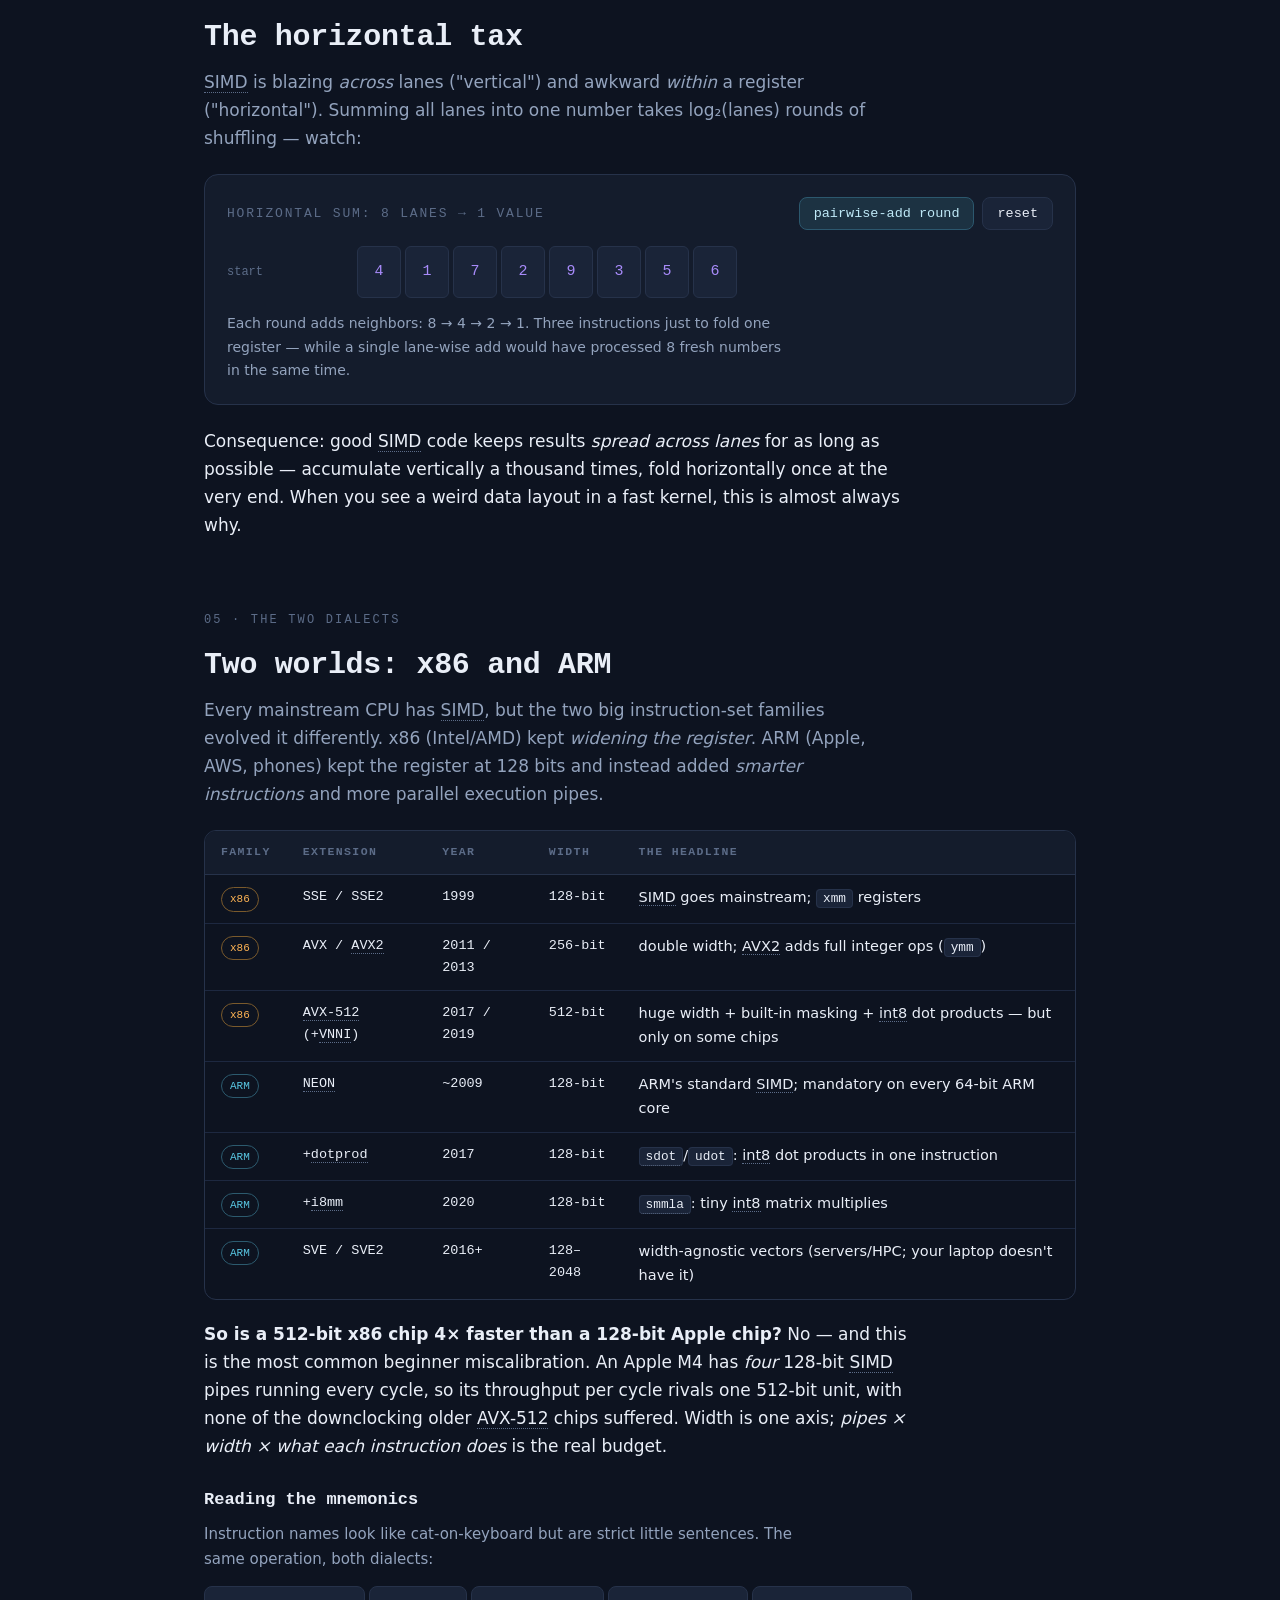
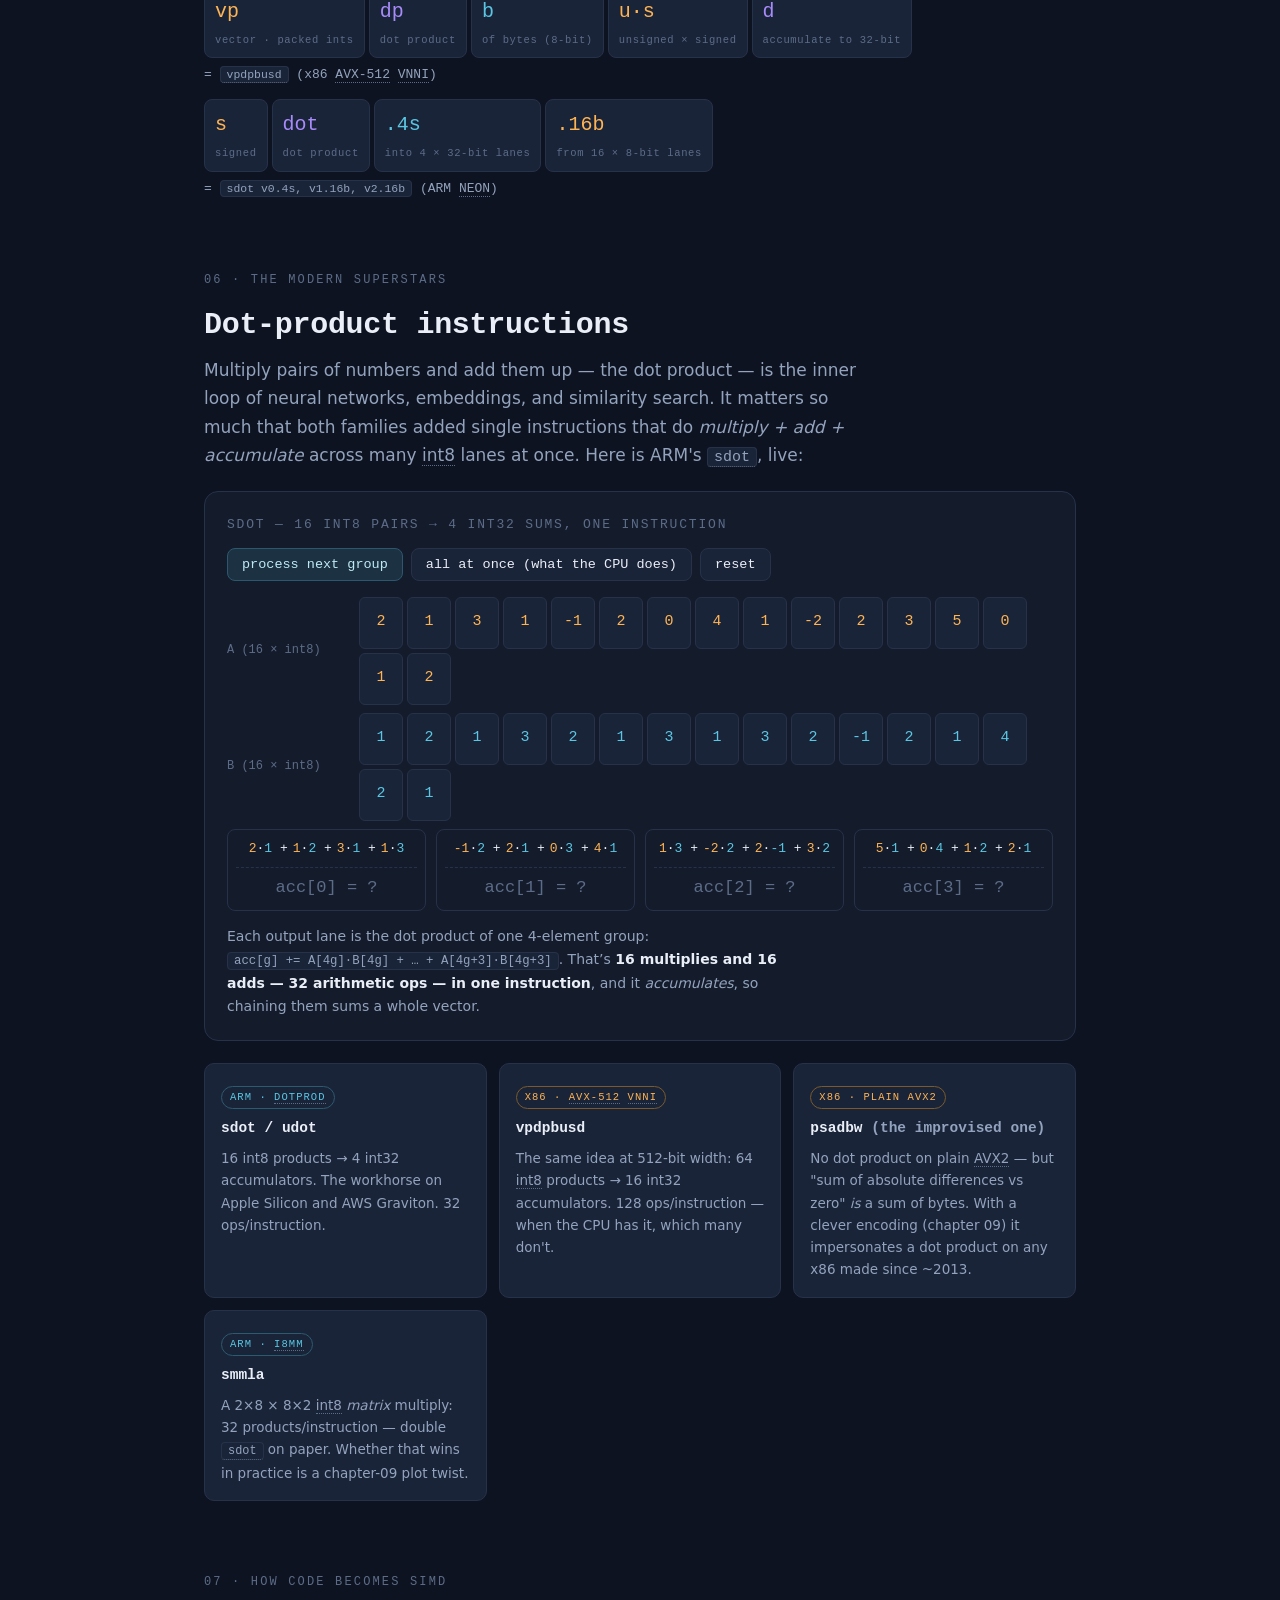
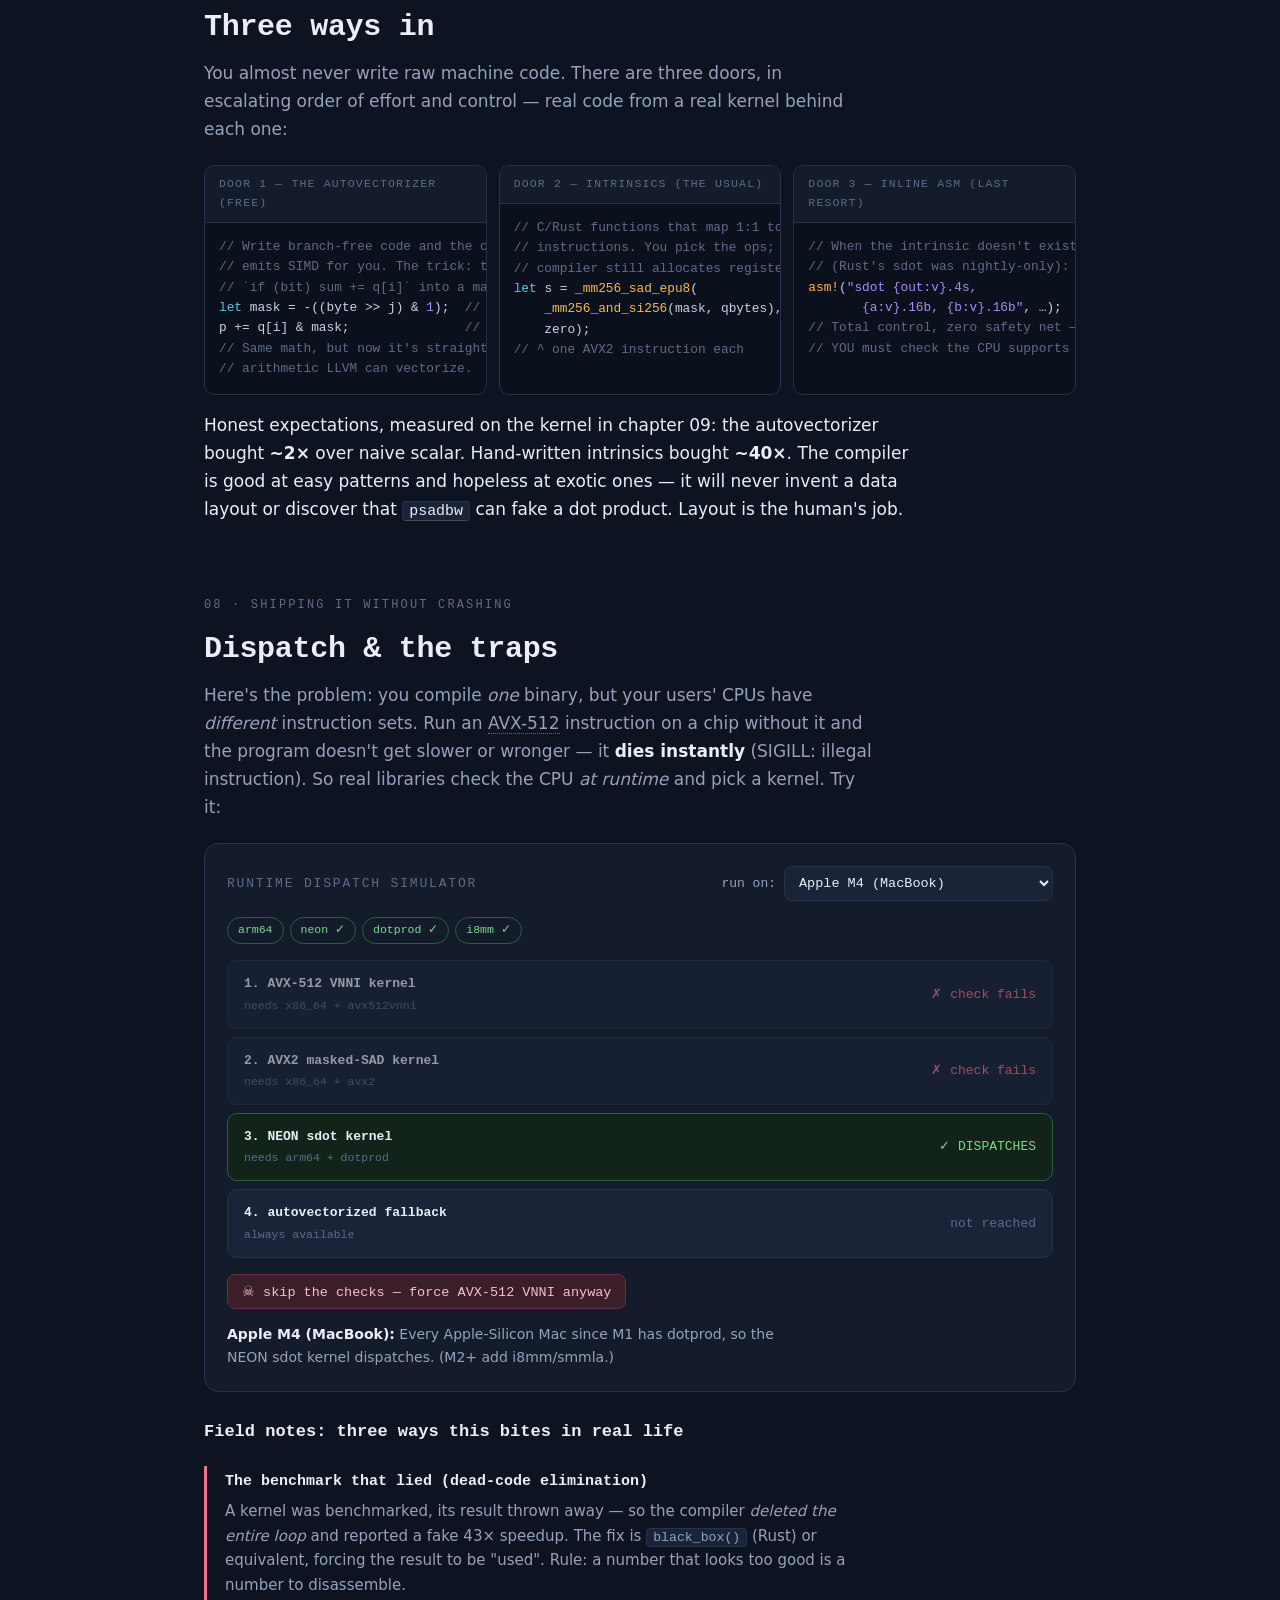
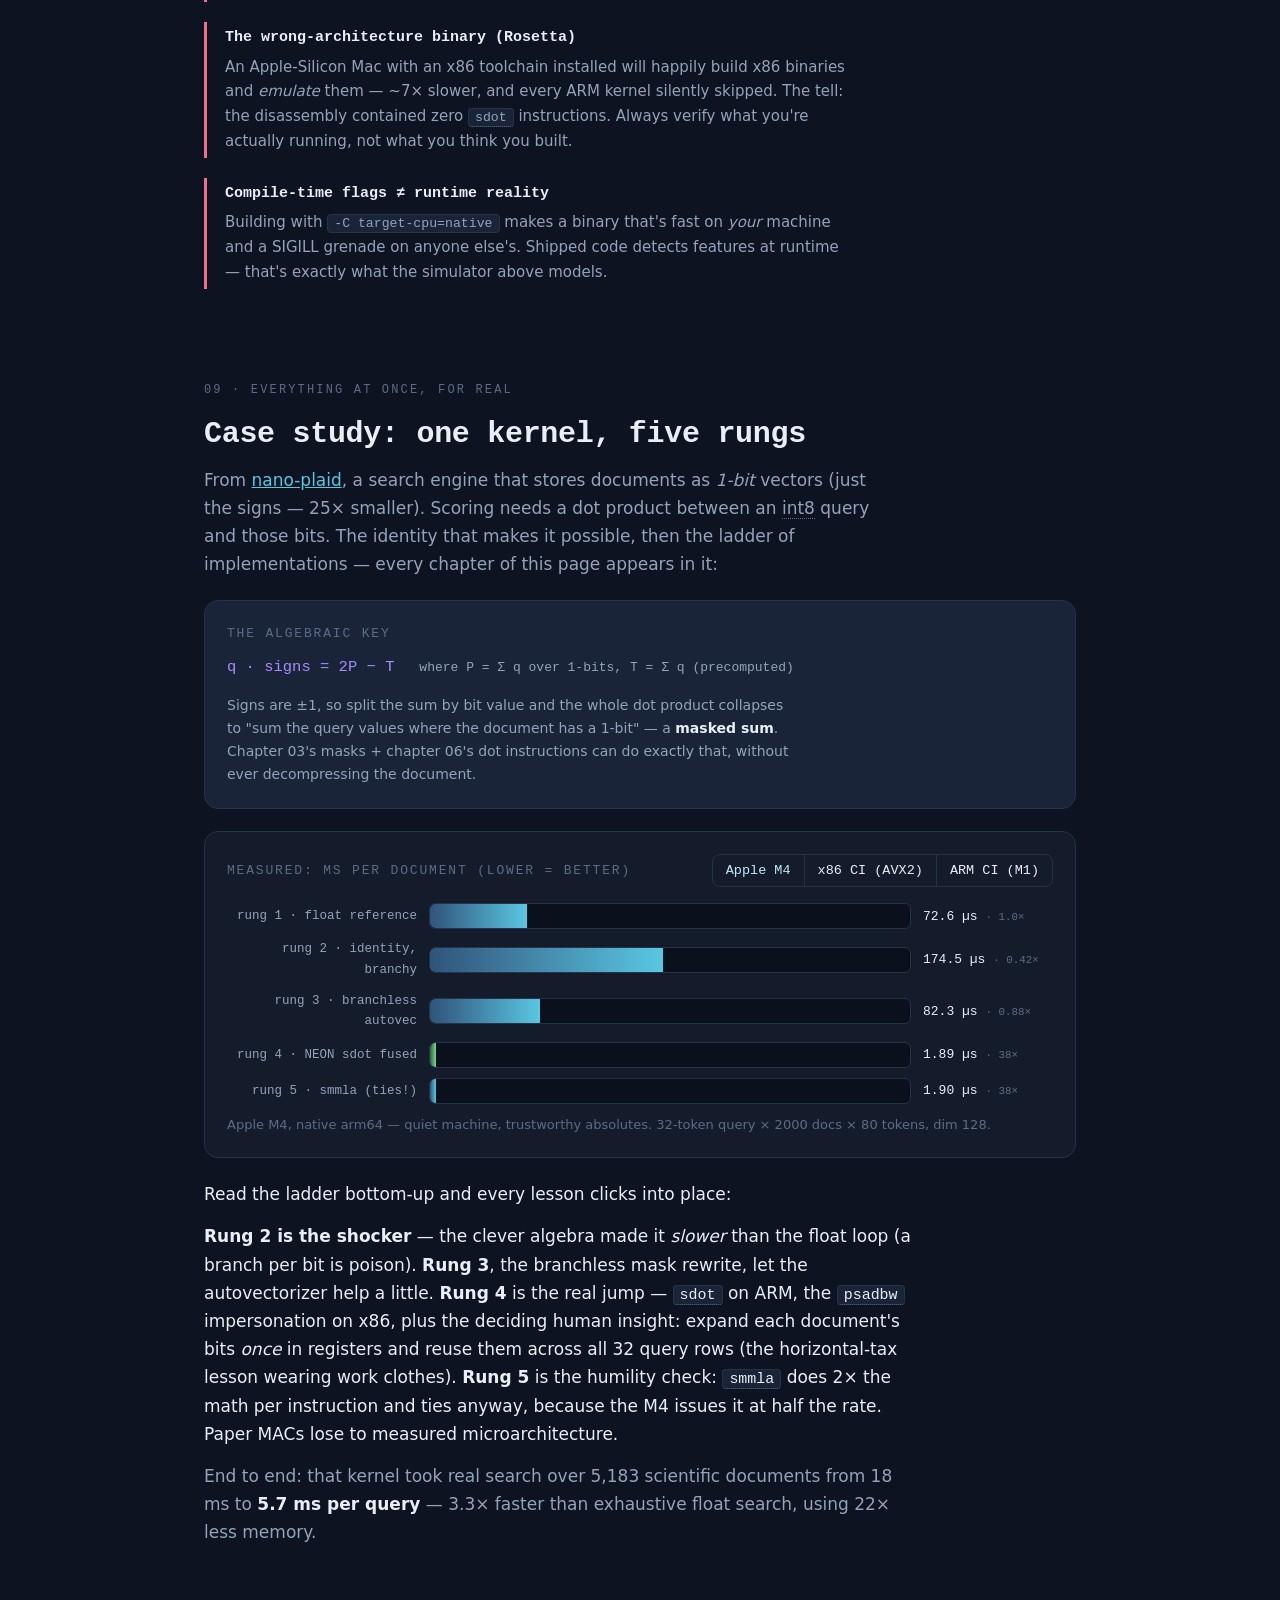
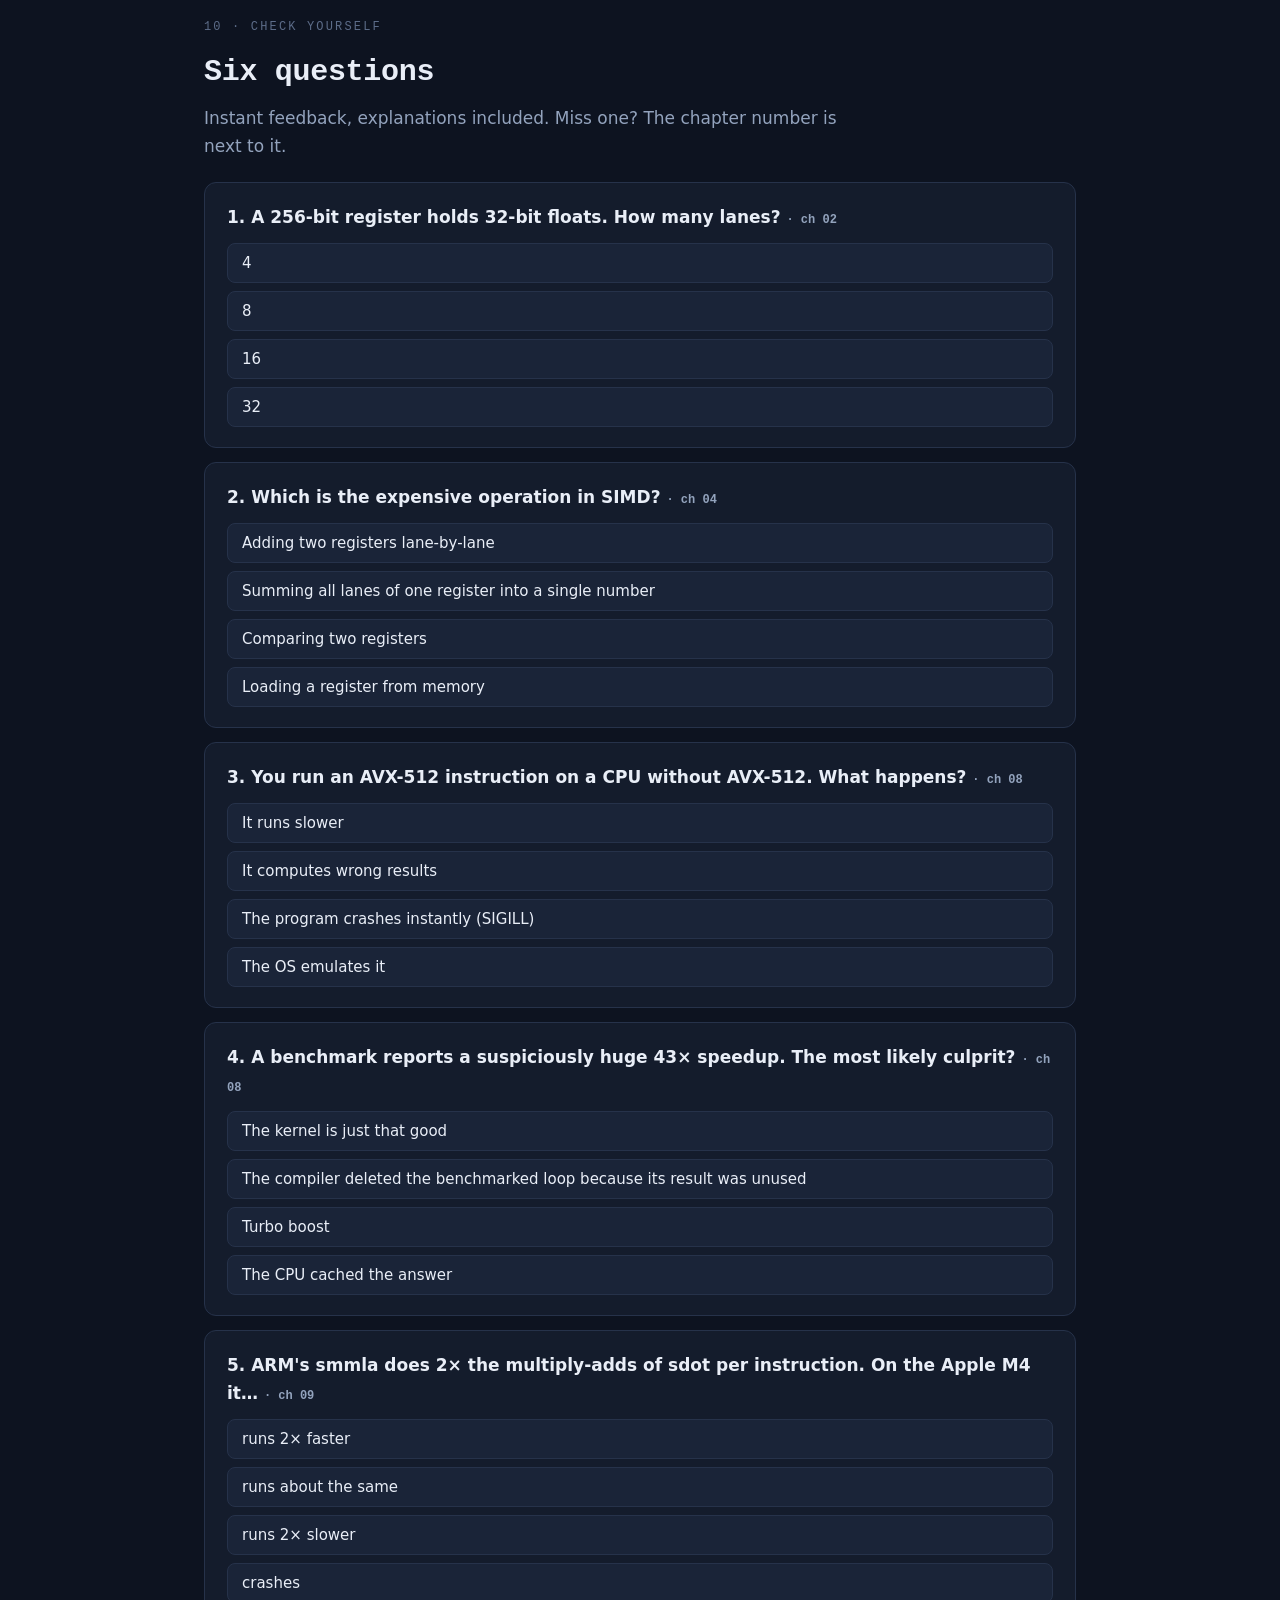
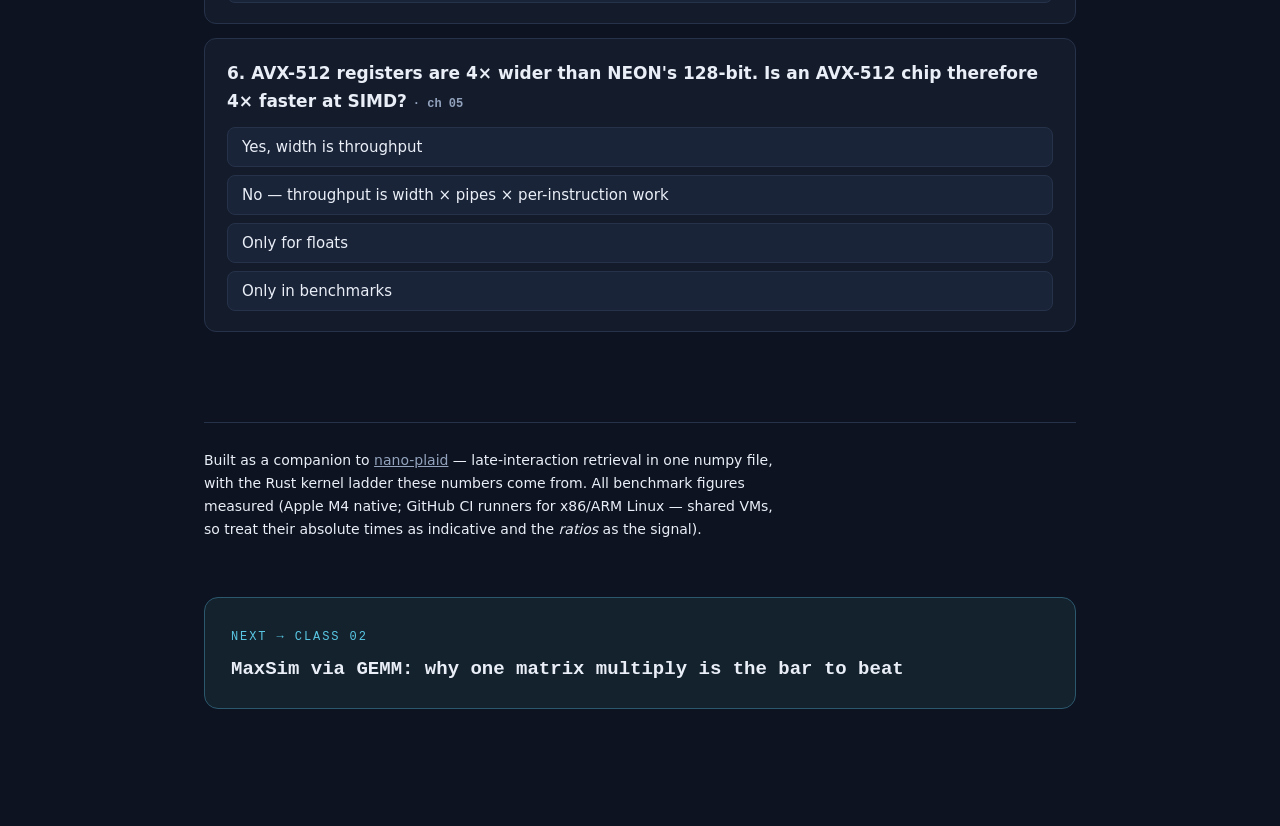
==== commit fdec4233: "docs: hover-glossary for SIMD jargon + binary row in the GEMM box Shared glossary.js decorates jargo" ====
--- a/docs/index.html
+++ b/docs/index.html
@@ -800,5 +800,6 @@
 })();
 </script>
 
+<script src="glossary.js" defer></script>
 </body>
 </html>
--- a/docs/course.css
+++ b/docs/course.css
@@ -278,3 +278,24 @@
 .next-class .t{display:block;font-family:var(--mono);font-size:19px;color:var(--ink);
   margin-top:6px;font-weight:600}
 .next-class:hover{border-color:var(--ch-b)}
+
+/* ── hover glossary (glossary.js) ─────────────────────────────────────────
+   Jargon terms get a subtle dotted underline; hover / focus / tap shows a
+   definition card. Dark-theme only, matching the course palette. */
+.gloss{border-bottom:1px dotted var(--faint);cursor:help;
+  text-underline-offset:2px}
+.gloss:hover,.gloss:focus{border-bottom-color:var(--ch-b);color:var(--ch-b)}
+code.gloss{cursor:help}                       /* keep code bg + padding */
+code.gloss:hover,code.gloss:focus{border-color:var(--ch-b);color:var(--ch-b)}
+.gloss:focus-visible{outline:none;border-radius:3px;
+  box-shadow:0 0 0 2px rgba(89,199,227,.45)}
+.gloss-tip{position:absolute;top:0;left:0;z-index:9999;max-width:320px;
+  background:var(--panel-2);border:1px solid var(--line);border-radius:8px;
+  padding:10px 13px;font-family:var(--sans);font-size:14px;line-height:1.5;
+  color:var(--ink);box-shadow:0 10px 34px rgba(0,0,0,.5);
+  opacity:0;transform:translateY(4px);pointer-events:none;
+  transition:opacity .12s ease,transform .12s ease}
+.gloss-tip.show{opacity:1;transform:none}
+.gloss-tip b{display:block;font-family:var(--mono);font-size:12.5px;
+  color:var(--ch-a);margin-bottom:5px;letter-spacing:.01em}
+@media (prefers-reduced-motion:reduce){.gloss-tip{transition:none}}
